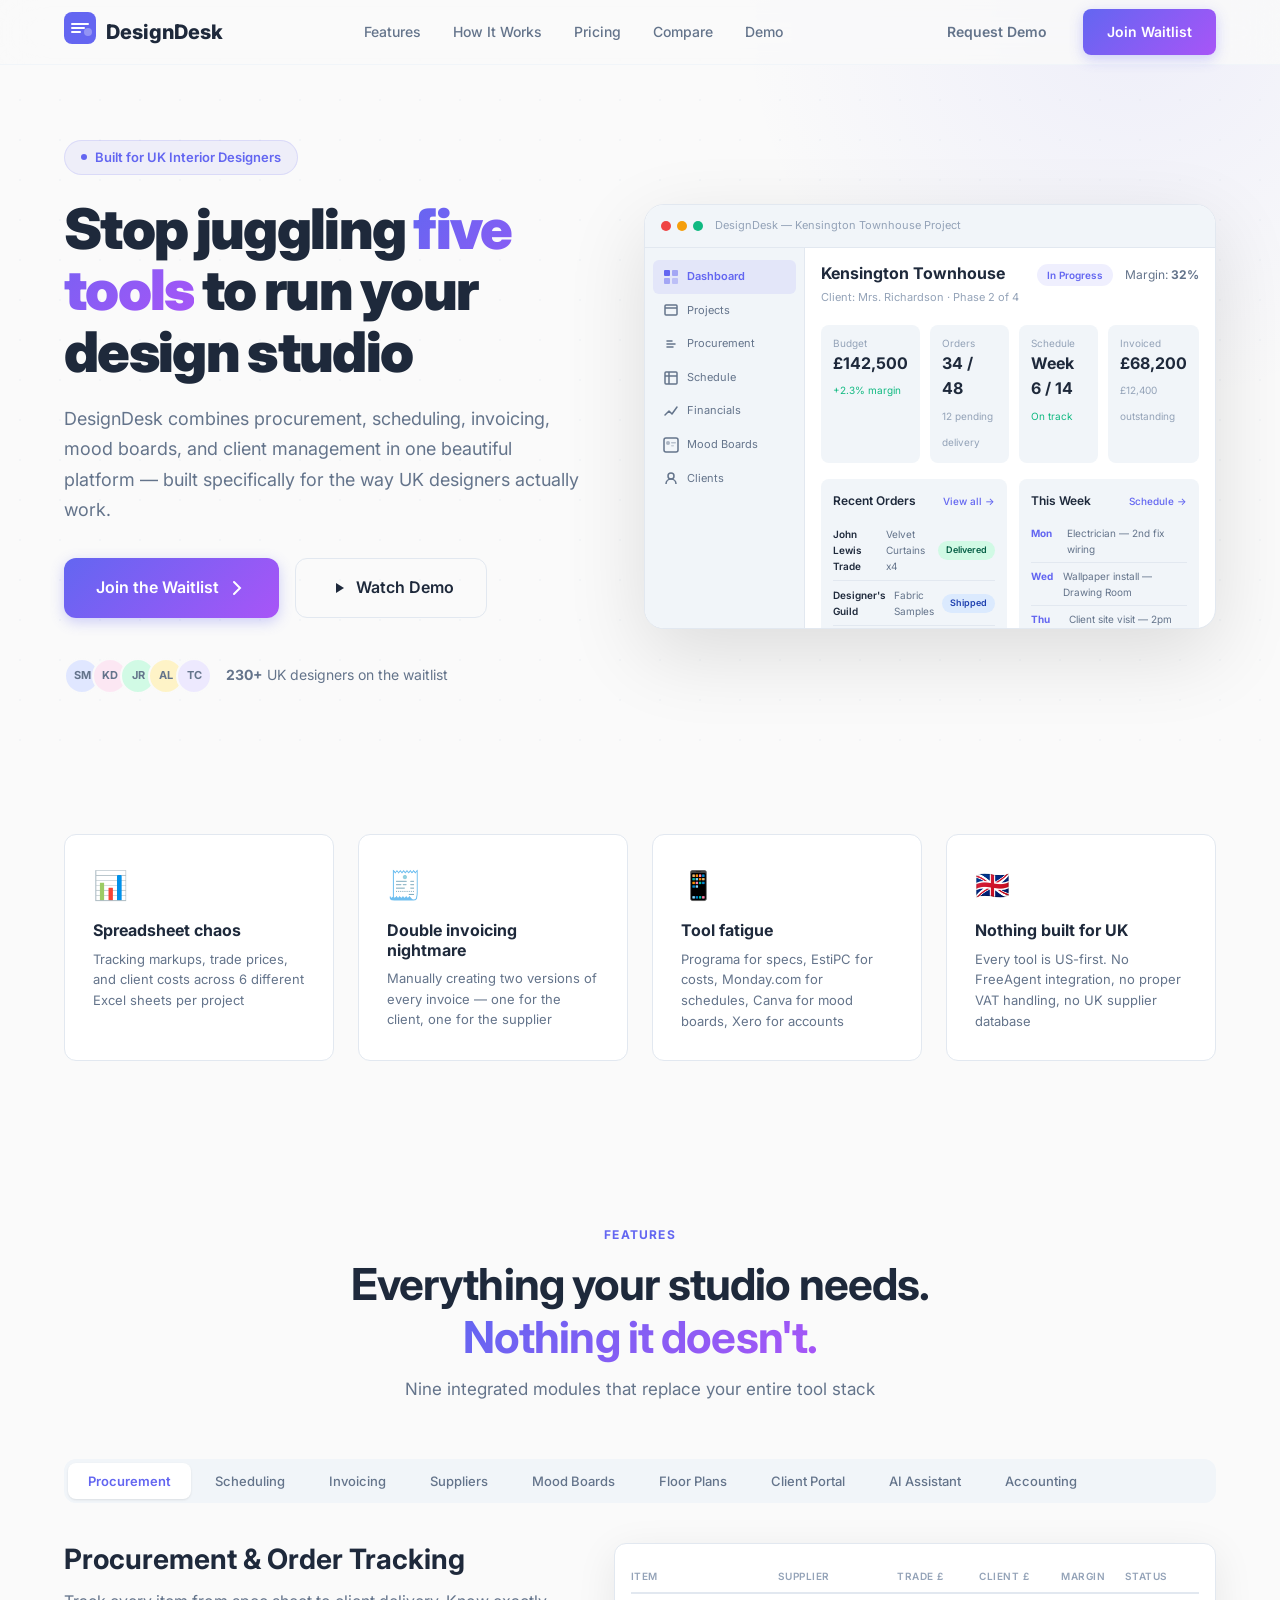
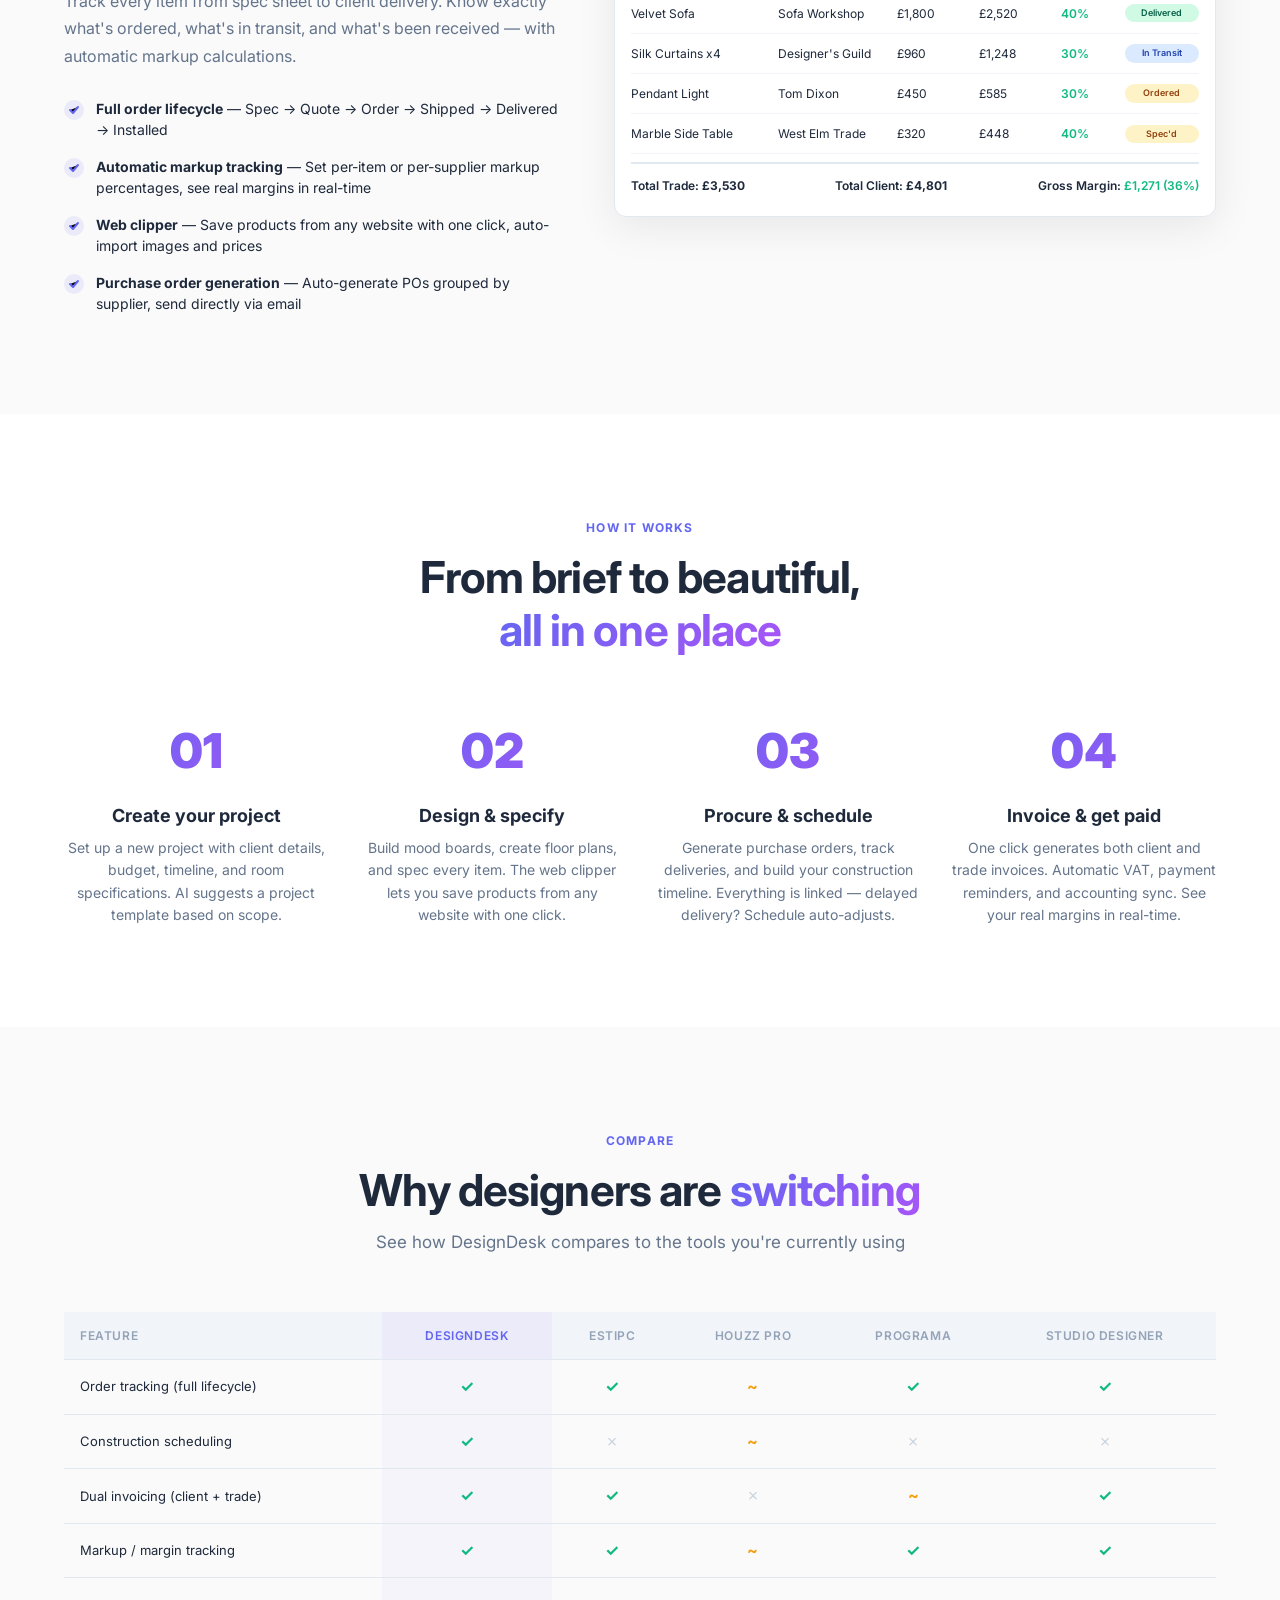
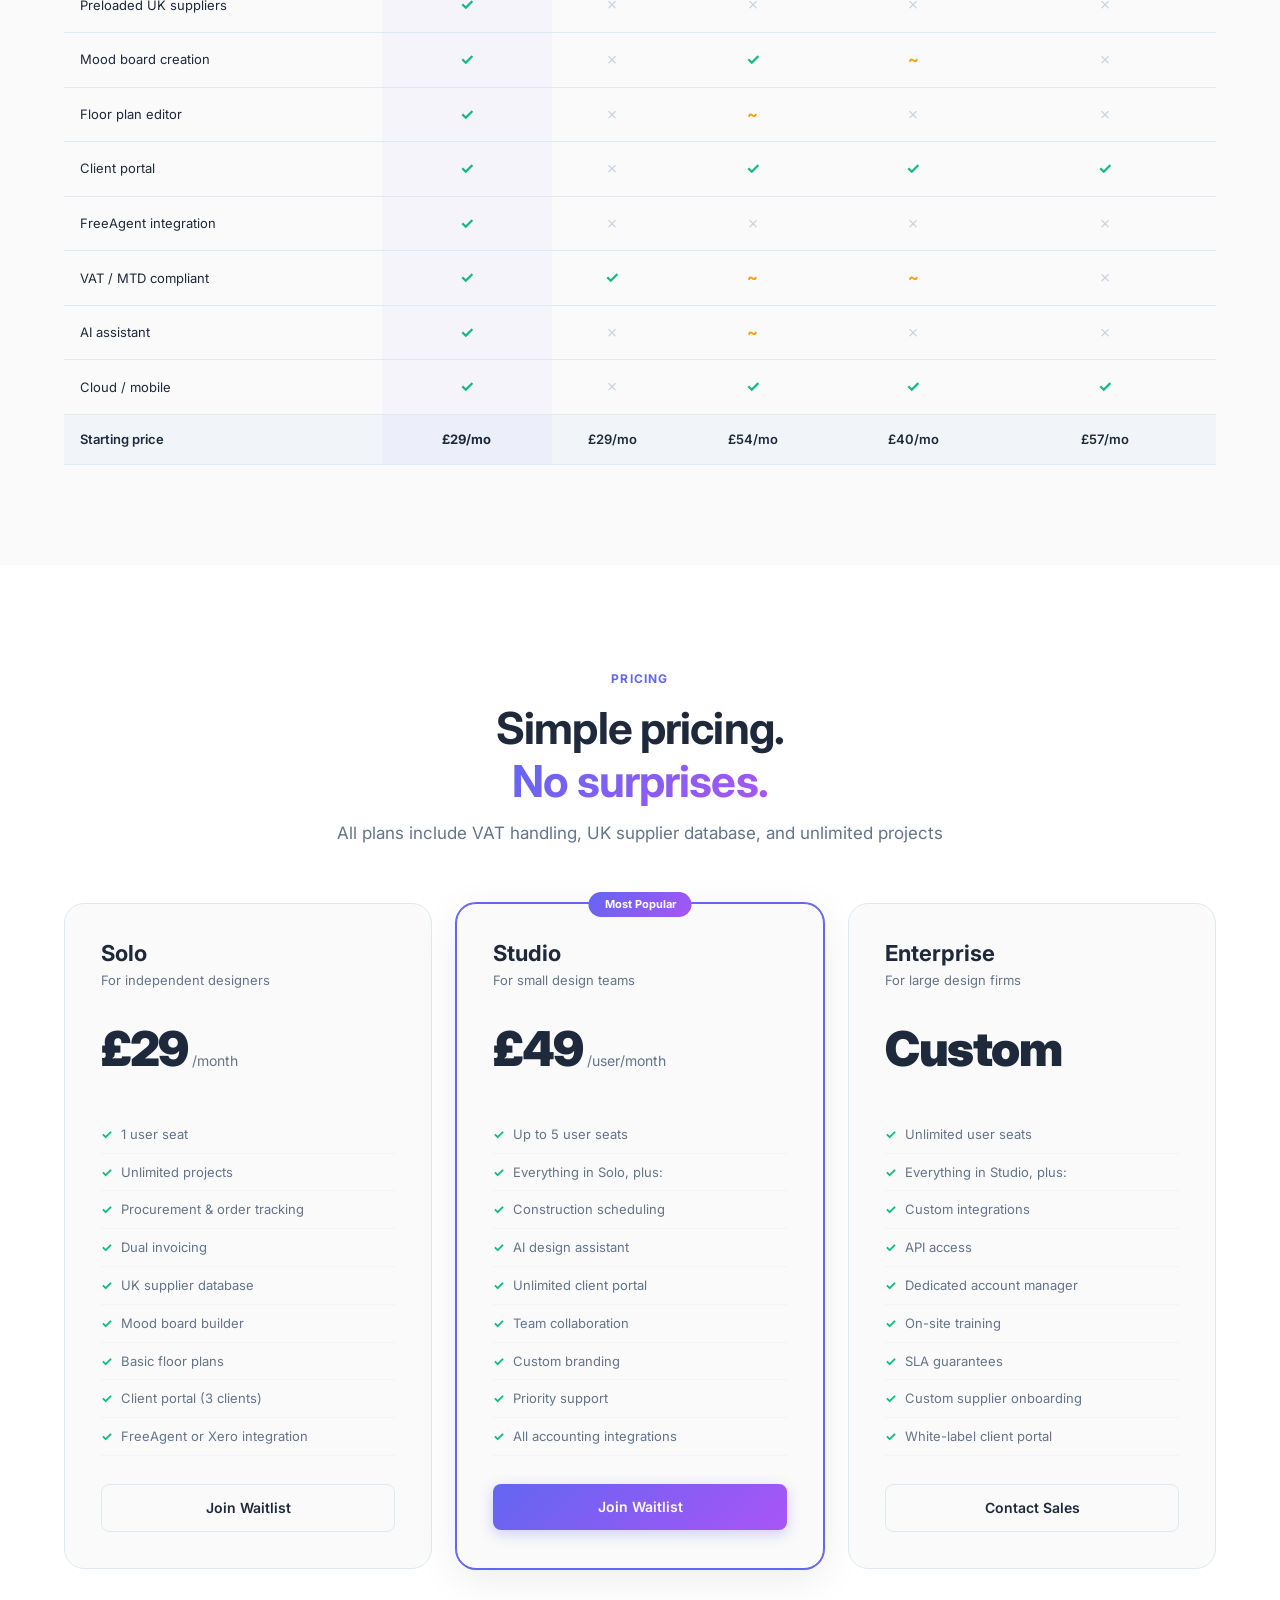
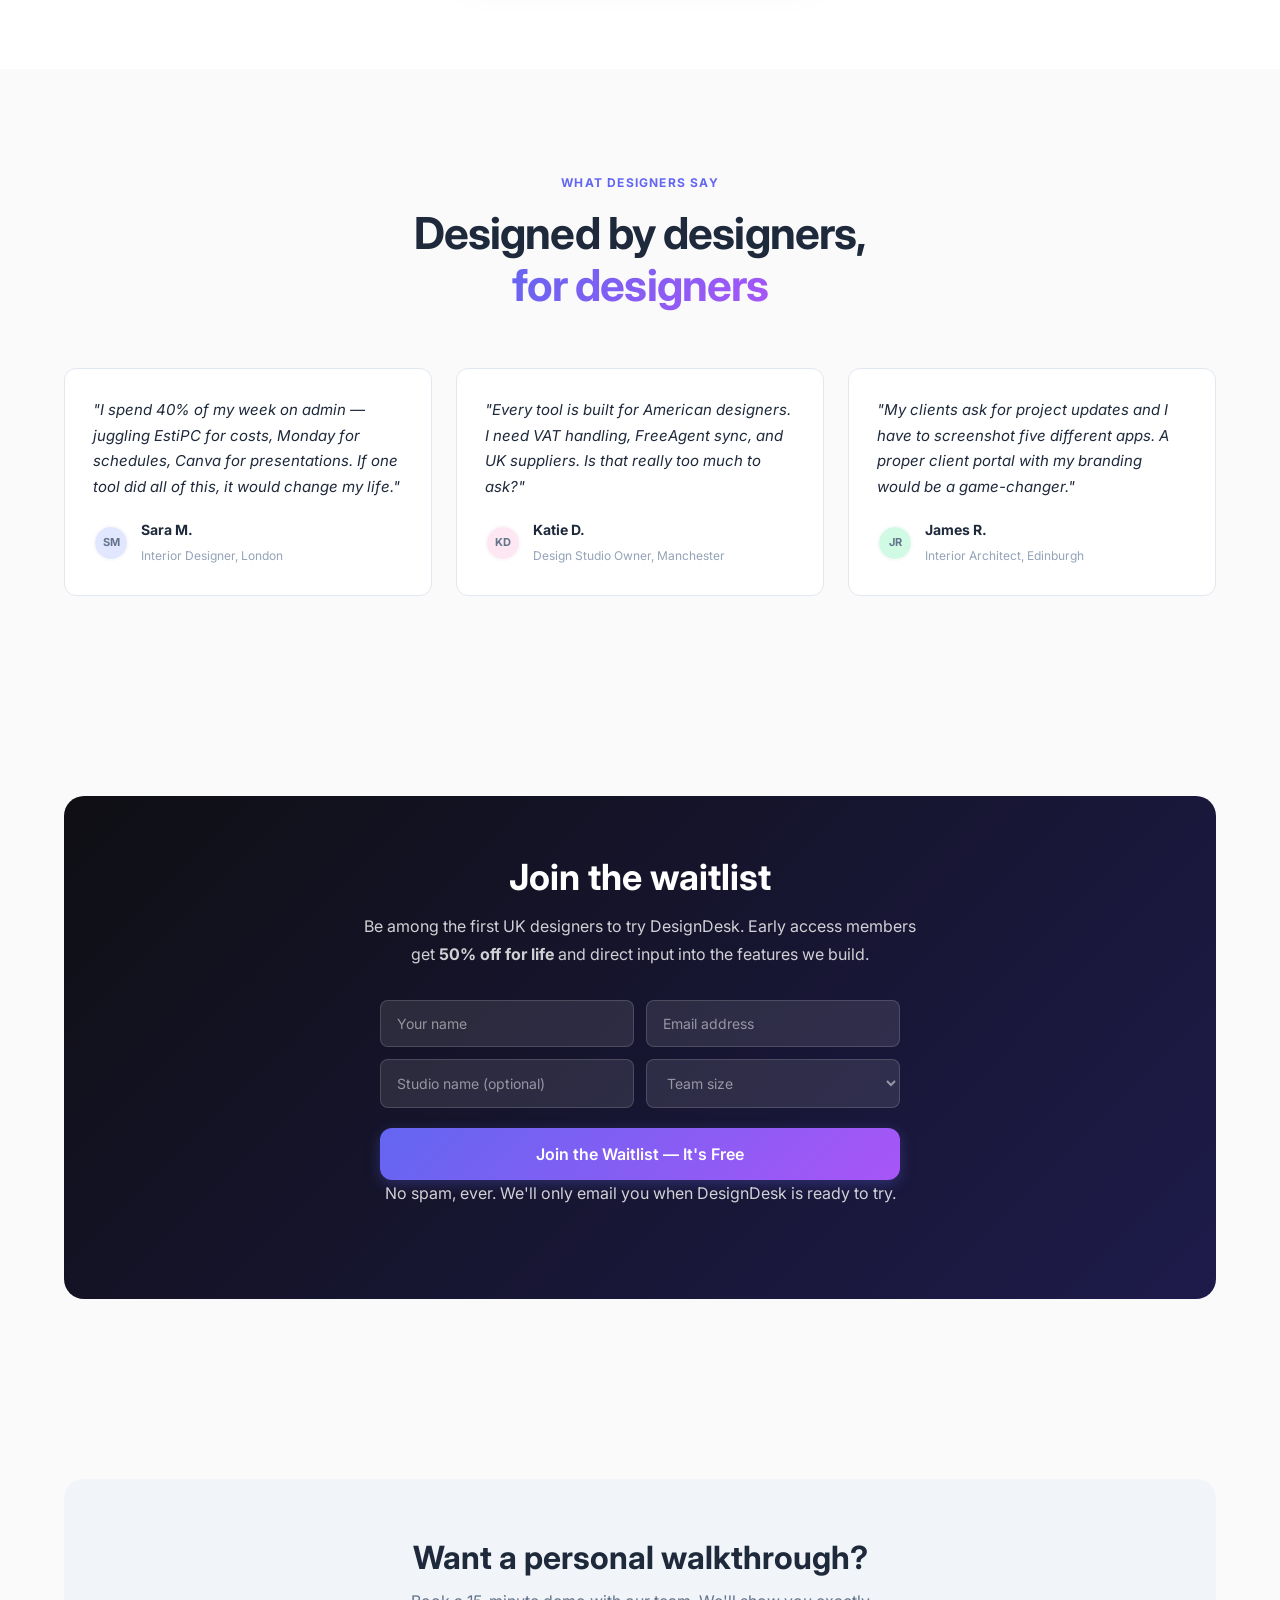
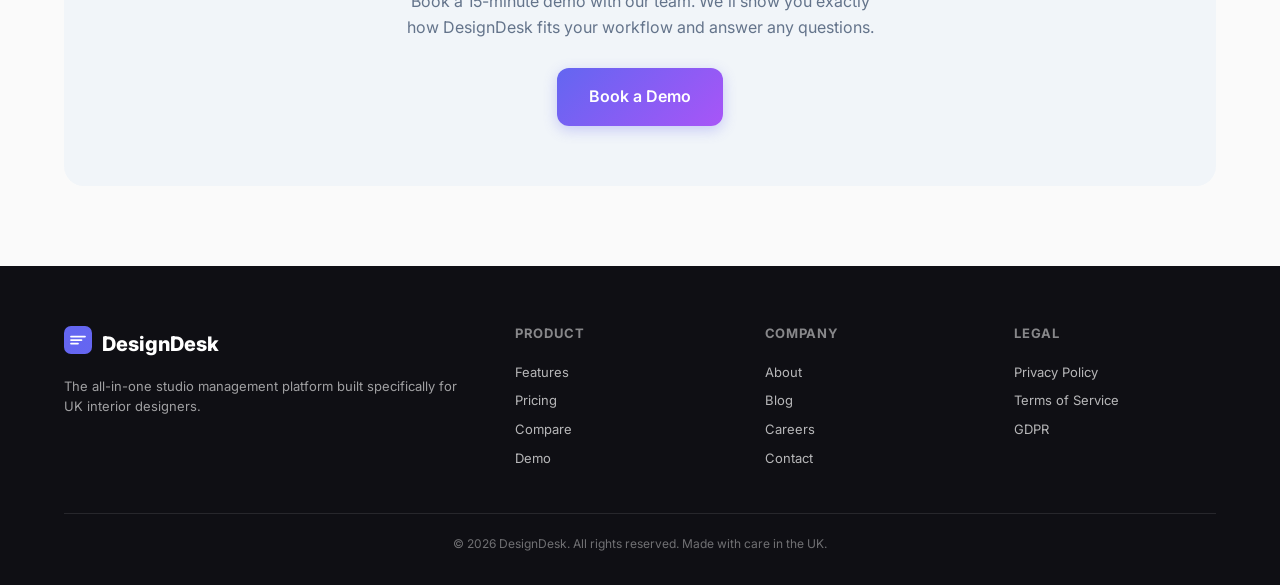
==== index.html @ 25b5c97b "Initial DesignDesk prototype — UK interior design PM SaaS Full landing page with 9 interactive featu" ====
<!DOCTYPE html>
<html lang="en">
<head>
  <meta charset="UTF-8">
  <meta name="viewport" content="width=device-width, initial-scale=1.0">
  <title>DesignDesk — The All-in-One Studio Management Platform for UK Interior Designers</title>
  <link rel="preconnect" href="https://fonts.googleapis.com">
  <link rel="preconnect" href="https://fonts.gstatic.com" crossorigin>
  <link href="https://fonts.googleapis.com/css2?family=Inter:wght@300;400;500;600;700;800;900&family=Playfair+Display:ital,wght@0,400;0,600;0,700;1,400&display=swap" rel="stylesheet">
  <link rel="stylesheet" href="styles.css">
</head>
<body>
  <!-- Navigation -->
  <nav class="nav" id="nav">
    <div class="nav-inner">
      <a href="#" class="logo">
        <div class="logo-icon">
          <svg width="32" height="32" viewBox="0 0 32 32" fill="none">
            <rect width="32" height="32" rx="8" fill="url(#logo-grad)"/>
            <path d="M8 12h16M8 16h12M8 20h8" stroke="white" stroke-width="2" stroke-linecap="round"/>
            <circle cx="24" cy="20" r="4" fill="white" fill-opacity="0.3"/>
            <defs><linearGradient id="logo-grad" x1="0" y1="0" x2="32" y2="32"><stop stop-color="#6366f1"/><stop offset="1" stop-color="#a855f7"/></linearGradient></defs>
          </svg>
        </div>
        <span class="logo-text">DesignDesk</span>
      </a>
      <div class="nav-links" id="nav-links">
        <a href="#features">Features</a>
        <a href="#how-it-works">How It Works</a>
        <a href="#pricing">Pricing</a>
        <a href="#comparison">Compare</a>
        <a href="#demo">Demo</a>
      </div>
      <div class="nav-actions">
        <a href="#demo" class="btn btn-ghost">Request Demo</a>
        <a href="#waitlist" class="btn btn-primary">Join Waitlist</a>
        <button class="mobile-menu" id="mobile-menu" aria-label="Menu">
          <span></span><span></span><span></span>
        </button>
      </div>
    </div>
  </nav>

  <!-- Hero Section -->
  <section class="hero">
    <div class="hero-bg">
      <div class="hero-gradient"></div>
      <div class="hero-grid"></div>
    </div>
    <div class="container">
      <div class="hero-content">
        <div class="hero-badge">
          <span class="badge-dot"></span>
          Built for UK Interior Designers
        </div>
        <h1 class="hero-title">
          Stop juggling <span class="gradient-text">five tools</span> to run your design studio
        </h1>
        <p class="hero-subtitle">
          DesignDesk combines procurement, scheduling, invoicing, mood boards, and client management in one beautiful platform — built specifically for the way UK designers actually work.
        </p>
        <div class="hero-cta">
          <a href="#waitlist" class="btn btn-primary btn-lg">
            Join the Waitlist
            <svg width="20" height="20" viewBox="0 0 20 20" fill="none"><path d="M7 4l6 6-6 6" stroke="currentColor" stroke-width="2" stroke-linecap="round"/></svg>
          </a>
          <a href="#demo" class="btn btn-outline btn-lg">
            <svg width="20" height="20" viewBox="0 0 20 20" fill="none"><polygon points="8,5 16,10 8,15" fill="currentColor"/></svg>
            Watch Demo
          </a>
        </div>
        <div class="hero-social-proof">
          <div class="avatar-stack">
            <div class="avatar" style="background: #e0e7ff;">SM</div>
            <div class="avatar" style="background: #fce7f3;">KD</div>
            <div class="avatar" style="background: #d1fae5;">JR</div>
            <div class="avatar" style="background: #fef3c7;">AL</div>
            <div class="avatar" style="background: #ede9fe;">TC</div>
          </div>
          <p><strong>230+</strong> UK designers on the waitlist</p>
        </div>
      </div>
      <div class="hero-visual">
        <div class="app-preview">
          <div class="app-preview-header">
            <div class="window-dots">
              <span class="dot red"></span>
              <span class="dot yellow"></span>
              <span class="dot green"></span>
            </div>
            <span class="app-preview-title">DesignDesk — Kensington Townhouse Project</span>
          </div>
          <div class="app-preview-body" id="app-dashboard">
            <!-- Interactive dashboard mockup -->
            <div class="dash-sidebar">
              <div class="dash-nav-item active"><svg width="16" height="16" viewBox="0 0 16 16" fill="none"><rect x="1" y="1" width="6" height="6" rx="1" fill="currentColor"/><rect x="9" y="1" width="6" height="6" rx="1" fill="currentColor" opacity=".5"/><rect x="1" y="9" width="6" height="6" rx="1" fill="currentColor" opacity=".5"/><rect x="9" y="9" width="6" height="6" rx="1" fill="currentColor" opacity=".3"/></svg> Dashboard</div>
              <div class="dash-nav-item"><svg width="16" height="16" viewBox="0 0 16 16" fill="none"><rect x="2" y="3" width="12" height="10" rx="1" stroke="currentColor" stroke-width="1.5"/><path d="M2 6h12" stroke="currentColor" stroke-width="1.5"/></svg> Projects</div>
              <div class="dash-nav-item"><svg width="16" height="16" viewBox="0 0 16 16" fill="none"><path d="M4 8h8M4 5h5M4 11h6" stroke="currentColor" stroke-width="1.5" stroke-linecap="round"/></svg> Procurement</div>
              <div class="dash-nav-item"><svg width="16" height="16" viewBox="0 0 16 16" fill="none"><rect x="2" y="2" width="12" height="12" rx="1" stroke="currentColor" stroke-width="1.5"/><path d="M2 6h12M6 2v12" stroke="currentColor" stroke-width="1.5"/></svg> Schedule</div>
              <div class="dash-nav-item"><svg width="16" height="16" viewBox="0 0 16 16" fill="none"><path d="M2 12l4-4 3 3 5-7" stroke="currentColor" stroke-width="1.5" stroke-linecap="round" stroke-linejoin="round"/></svg> Financials</div>
              <div class="dash-nav-item"><svg width="16" height="16" viewBox="0 0 16 16" fill="none"><rect x="1" y="1" width="14" height="14" rx="2" stroke="currentColor" stroke-width="1.5"/><circle cx="5" cy="6" r="2" fill="currentColor" opacity=".5"/><rect x="8" y="5" width="5" height="1.5" rx=".75" fill="currentColor" opacity=".4"/><rect x="8" y="8" width="3" height="1.5" rx=".75" fill="currentColor" opacity=".3"/></svg> Mood Boards</div>
              <div class="dash-nav-item"><svg width="16" height="16" viewBox="0 0 16 16" fill="none"><circle cx="8" cy="6" r="3" stroke="currentColor" stroke-width="1.5"/><path d="M3 14c0-2.8 2.2-5 5-5s5 2.2 5 5" stroke="currentColor" stroke-width="1.5"/></svg> Clients</div>
            </div>
            <div class="dash-main">
              <div class="dash-header">
                <div>
                  <h3 class="dash-title">Kensington Townhouse</h3>
                  <span class="dash-subtitle">Client: Mrs. Richardson · Phase 2 of 4</span>
                </div>
                <div class="dash-header-actions">
                  <span class="status-badge in-progress">In Progress</span>
                  <span class="dash-profit">Margin: <strong>32%</strong></span>
                </div>
              </div>
              <div class="dash-stats">
                <div class="stat-card">
                  <span class="stat-label">Budget</span>
                  <span class="stat-value">£142,500</span>
                  <span class="stat-change positive">+2.3% margin</span>
                </div>
                <div class="stat-card">
                  <span class="stat-label">Orders</span>
                  <span class="stat-value">34 / 48</span>
                  <span class="stat-change">12 pending delivery</span>
                </div>
                <div class="stat-card">
                  <span class="stat-label">Schedule</span>
                  <span class="stat-value">Week 6 / 14</span>
                  <span class="stat-change positive">On track</span>
                </div>
                <div class="stat-card">
                  <span class="stat-label">Invoiced</span>
                  <span class="stat-value">£68,200</span>
                  <span class="stat-change">£12,400 outstanding</span>
                </div>
              </div>
              <div class="dash-grid">
                <div class="dash-card">
                  <div class="dash-card-header">
                    <span>Recent Orders</span>
                    <a href="#" class="dash-card-link">View all →</a>
                  </div>
                  <div class="order-row">
                    <span class="order-supplier">John Lewis Trade</span>
                    <span class="order-item">Velvet Curtains x4</span>
                    <span class="order-status delivered">Delivered</span>
                  </div>
                  <div class="order-row">
                    <span class="order-supplier">Designer's Guild</span>
                    <span class="order-item">Fabric Samples</span>
                    <span class="order-status shipped">Shipped</span>
                  </div>
                  <div class="order-row">
                    <span class="order-supplier">Farrow & Ball</span>
                    <span class="order-item">Estate Emulsion x12</span>
                    <span class="order-status pending">Processing</span>
                  </div>
                </div>
                <div class="dash-card">
                  <div class="dash-card-header">
                    <span>This Week</span>
                    <a href="#" class="dash-card-link">Schedule →</a>
                  </div>
                  <div class="schedule-row">
                    <span class="schedule-day">Mon</span>
                    <span class="schedule-task">Electrician — 2nd fix wiring</span>
                  </div>
                  <div class="schedule-row">
                    <span class="schedule-day">Wed</span>
                    <span class="schedule-task">Wallpaper install — Drawing Room</span>
                  </div>
                  <div class="schedule-row">
                    <span class="schedule-day">Thu</span>
                    <span class="schedule-task">Client site visit — 2pm</span>
                  </div>
                  <div class="schedule-row">
                    <span class="schedule-day">Fri</span>
                    <span class="schedule-task">Curtain fitting — Master Bedroom</span>
                  </div>
                </div>
              </div>
            </div>
          </div>
        </div>
      </div>
    </div>
  </section>

  <!-- Pain Points -->
  <section class="pain-points">
    <div class="container">
      <div class="pain-grid">
        <div class="pain-card">
          <div class="pain-icon">📊</div>
          <h3>Spreadsheet chaos</h3>
          <p>Tracking markups, trade prices, and client costs across 6 different Excel sheets per project</p>
        </div>
        <div class="pain-card">
          <div class="pain-icon">🧾</div>
          <h3>Double invoicing nightmare</h3>
          <p>Manually creating two versions of every invoice — one for the client, one for the supplier</p>
        </div>
        <div class="pain-card">
          <div class="pain-icon">📱</div>
          <h3>Tool fatigue</h3>
          <p>Programa for specs, EstiPC for costs, Monday.com for schedules, Canva for mood boards, Xero for accounts</p>
        </div>
        <div class="pain-card">
          <div class="pain-icon">🇬🇧</div>
          <h3>Nothing built for UK</h3>
          <p>Every tool is US-first. No FreeAgent integration, no proper VAT handling, no UK supplier database</p>
        </div>
      </div>
    </div>
  </section>

  <!-- Features Section -->
  <section class="features" id="features">
    <div class="container">
      <div class="section-header">
        <span class="section-tag">Features</span>
        <h2 class="section-title">Everything your studio needs.<br><span class="gradient-text">Nothing it doesn't.</span></h2>
        <p class="section-subtitle">Nine integrated modules that replace your entire tool stack</p>
      </div>

      <!-- Feature Tabs -->
      <div class="feature-tabs">
        <button class="feature-tab active" data-tab="procurement">Procurement</button>
        <button class="feature-tab" data-tab="scheduling">Scheduling</button>
        <button class="feature-tab" data-tab="invoicing">Invoicing</button>
        <button class="feature-tab" data-tab="suppliers">Suppliers</button>
        <button class="feature-tab" data-tab="moodboards">Mood Boards</button>
        <button class="feature-tab" data-tab="floorplans">Floor Plans</button>
        <button class="feature-tab" data-tab="clients">Client Portal</button>
        <button class="feature-tab" data-tab="ai">AI Assistant</button>
        <button class="feature-tab" data-tab="accounting">Accounting</button>
      </div>

      <!-- Feature Panels -->
      <div class="feature-panels">
        <!-- Procurement -->
        <div class="feature-panel active" data-panel="procurement">
          <div class="feature-panel-content">
            <div class="feature-panel-text">
              <h3>Procurement & Order Tracking</h3>
              <p class="feature-desc">Track every item from spec sheet to client delivery. Know exactly what's ordered, what's in transit, and what's been received — with automatic markup calculations.</p>
              <ul class="feature-list">
                <li>
                  <svg class="check" width="20" height="20" viewBox="0 0 20 20"><circle cx="10" cy="10" r="10" fill="#6366f1" opacity=".1"/><path d="M6 10l3 3 5-6" stroke="#6366f1" stroke-width="2" stroke-linecap="round" stroke-linejoin="round"/></svg>
                  <div><strong>Full order lifecycle</strong> — Spec → Quote → Order → Shipped → Delivered → Installed</div>
                </li>
                <li>
                  <svg class="check" width="20" height="20" viewBox="0 0 20 20"><circle cx="10" cy="10" r="10" fill="#6366f1" opacity=".1"/><path d="M6 10l3 3 5-6" stroke="#6366f1" stroke-width="2" stroke-linecap="round" stroke-linejoin="round"/></svg>
                  <div><strong>Automatic markup tracking</strong> — Set per-item or per-supplier markup percentages, see real margins in real-time</div>
                </li>
                <li>
                  <svg class="check" width="20" height="20" viewBox="0 0 20 20"><circle cx="10" cy="10" r="10" fill="#6366f1" opacity=".1"/><path d="M6 10l3 3 5-6" stroke="#6366f1" stroke-width="2" stroke-linecap="round" stroke-linejoin="round"/></svg>
                  <div><strong>Web clipper</strong> — Save products from any website with one click, auto-import images and prices</div>
                </li>
                <li>
                  <svg class="check" width="20" height="20" viewBox="0 0 20 20"><circle cx="10" cy="10" r="10" fill="#6366f1" opacity=".1"/><path d="M6 10l3 3 5-6" stroke="#6366f1" stroke-width="2" stroke-linecap="round" stroke-linejoin="round"/></svg>
                  <div><strong>Purchase order generation</strong> — Auto-generate POs grouped by supplier, send directly via email</div>
                </li>
              </ul>
            </div>
            <div class="feature-panel-visual">
              <div class="mock-procurement">
                <div class="mock-table-header">
                  <span>Item</span><span>Supplier</span><span>Trade £</span><span>Client £</span><span>Margin</span><span>Status</span>
                </div>
                <div class="mock-table-row">
                  <span>Velvet Sofa</span><span>Sofa Workshop</span><span>£1,800</span><span>£2,520</span><span class="margin-good">40%</span><span class="status-tag delivered">Delivered</span>
                </div>
                <div class="mock-table-row">
                  <span>Silk Curtains x4</span><span>Designer's Guild</span><span>£960</span><span>£1,248</span><span class="margin-good">30%</span><span class="status-tag shipped">In Transit</span>
                </div>
                <div class="mock-table-row">
                  <span>Pendant Light</span><span>Tom Dixon</span><span>£450</span><span>£585</span><span class="margin-good">30%</span><span class="status-tag pending">Ordered</span>
                </div>
                <div class="mock-table-row">
                  <span>Marble Side Table</span><span>West Elm Trade</span><span>£320</span><span>£448</span><span class="margin-good">40%</span><span class="status-tag pending">Spec'd</span>
                </div>
                <div class="mock-summary">
                  <span>Total Trade: <strong>£3,530</strong></span>
                  <span>Total Client: <strong>£4,801</strong></span>
                  <span>Gross Margin: <strong class="margin-good">£1,271 (36%)</strong></span>
                </div>
              </div>
            </div>
          </div>
        </div>

        <!-- Scheduling -->
        <div class="feature-panel" data-panel="scheduling">
          <div class="feature-panel-content">
            <div class="feature-panel-text">
              <h3>Construction & Project Scheduling</h3>
              <p class="feature-desc">Visual timeline management built for interior design projects — not generic Gantt charts. Coordinate contractors, track dependencies, and keep clients informed.</p>
              <ul class="feature-list">
                <li>
                  <svg class="check" width="20" height="20" viewBox="0 0 20 20"><circle cx="10" cy="10" r="10" fill="#6366f1" opacity=".1"/><path d="M6 10l3 3 5-6" stroke="#6366f1" stroke-width="2" stroke-linecap="round" stroke-linejoin="round"/></svg>
                  <div><strong>Phase-based timeline</strong> — Design → Procurement → Construction → Installation → Snagging</div>
                </li>
                <li>
                  <svg class="check" width="20" height="20" viewBox="0 0 20 20"><circle cx="10" cy="10" r="10" fill="#6366f1" opacity=".1"/><path d="M6 10l3 3 5-6" stroke="#6366f1" stroke-width="2" stroke-linecap="round" stroke-linejoin="round"/></svg>
                  <div><strong>Contractor coordination</strong> — Assign trades, share schedules, track availability</div>
                </li>
                <li>
                  <svg class="check" width="20" height="20" viewBox="0 0 20 20"><circle cx="10" cy="10" r="10" fill="#6366f1" opacity=".1"/><path d="M6 10l3 3 5-6" stroke="#6366f1" stroke-width="2" stroke-linecap="round" stroke-linejoin="round"/></svg>
                  <div><strong>Delivery dependencies</strong> — Auto-link procurement items to installation tasks</div>
                </li>
                <li>
                  <svg class="check" width="20" height="20" viewBox="0 0 20 20"><circle cx="10" cy="10" r="10" fill="#6366f1" opacity=".1"/><path d="M6 10l3 3 5-6" stroke="#6366f1" stroke-width="2" stroke-linecap="round" stroke-linejoin="round"/></svg>
                  <div><strong>Client-facing timeline</strong> — Share a clean, branded version with clients (no cost details)</div>
                </li>
              </ul>
            </div>
            <div class="feature-panel-visual">
              <div class="mock-schedule">
                <div class="schedule-header-row">
                  <span class="schedule-phase">Phase</span>
                  <span class="schedule-months">Mar</span>
                  <span class="schedule-months">Apr</span>
                  <span class="schedule-months">May</span>
                  <span class="schedule-months">Jun</span>
                </div>
                <div class="gantt-row">
                  <span class="gantt-label">Demolition</span>
                  <div class="gantt-bar" style="width: 20%; margin-left: 5%; background: #ef4444;"></div>
                </div>
                <div class="gantt-row">
                  <span class="gantt-label">1st Fix Electric</span>
                  <div class="gantt-bar" style="width: 15%; margin-left: 20%; background: #f59e0b;"></div>
                </div>
                <div class="gantt-row">
                  <span class="gantt-label">Plastering</span>
                  <div class="gantt-bar" style="width: 15%; margin-left: 30%; background: #f59e0b;"></div>
                </div>
                <div class="gantt-row">
                  <span class="gantt-label">Painting</span>
                  <div class="gantt-bar" style="width: 20%; margin-left: 40%; background: #6366f1;"></div>
                </div>
                <div class="gantt-row">
                  <span class="gantt-label">Wallpaper</span>
                  <div class="gantt-bar" style="width: 10%; margin-left: 55%; background: #6366f1;"></div>
                </div>
                <div class="gantt-row">
                  <span class="gantt-label">Furniture Install</span>
                  <div class="gantt-bar" style="width: 15%; margin-left: 65%; background: #10b981;"></div>
                </div>
                <div class="gantt-row">
                  <span class="gantt-label">Curtain Fitting</span>
                  <div class="gantt-bar" style="width: 8%; margin-left: 75%; background: #10b981;"></div>
                </div>
                <div class="gantt-row">
                  <span class="gantt-label">Snagging</span>
                  <div class="gantt-bar" style="width: 10%; margin-left: 82%; background: #a855f7;"></div>
                </div>
                <div class="gantt-today" style="left: 42%;"><span>Today</span></div>
              </div>
            </div>
          </div>
        </div>

        <!-- Invoicing -->
        <div class="feature-panel" data-panel="invoicing">
          <div class="feature-panel-content">
            <div class="feature-panel-text">
              <h3>Dual Invoicing & Financial Management</h3>
              <p class="feature-desc">The only platform that truly separates client-facing finances from trade-side costs. Generate both versions from one data source — no manual duplication.</p>
              <ul class="feature-list">
                <li>
                  <svg class="check" width="20" height="20" viewBox="0 0 20 20"><circle cx="10" cy="10" r="10" fill="#6366f1" opacity=".1"/><path d="M6 10l3 3 5-6" stroke="#6366f1" stroke-width="2" stroke-linecap="round" stroke-linejoin="round"/></svg>
                  <div><strong>Client invoices</strong> — Beautiful, branded invoices showing client prices only (markups hidden)</div>
                </li>
                <li>
                  <svg class="check" width="20" height="20" viewBox="0 0 20 20"><circle cx="10" cy="10" r="10" fill="#6366f1" opacity=".1"/><path d="M6 10l3 3 5-6" stroke="#6366f1" stroke-width="2" stroke-linecap="round" stroke-linejoin="round"/></svg>
                  <div><strong>Trade invoices</strong> — Internal view with trade costs, margins, and supplier payment tracking</div>
                </li>
                <li>
                  <svg class="check" width="20" height="20" viewBox="0 0 20 20"><circle cx="10" cy="10" r="10" fill="#6366f1" opacity=".1"/><path d="M6 10l3 3 5-6" stroke="#6366f1" stroke-width="2" stroke-linecap="round" stroke-linejoin="round"/></svg>
                  <div><strong>VAT-ready</strong> — Automatic VAT calculations, CIS deductions, reverse charge handling</div>
                </li>
                <li>
                  <svg class="check" width="20" height="20" viewBox="0 0 20 20"><circle cx="10" cy="10" r="10" fill="#6366f1" opacity=".1"/><path d="M6 10l3 3 5-6" stroke="#6366f1" stroke-width="2" stroke-linecap="round" stroke-linejoin="round"/></svg>
                  <div><strong>Payment tracking</strong> — See who's paid, who's overdue, and send automated reminders</div>
                </li>
              </ul>
            </div>
            <div class="feature-panel-visual">
              <div class="mock-invoices">
                <div class="mock-invoice client">
                  <div class="invoice-header">
                    <span class="invoice-type">Client Invoice</span>
                    <span class="invoice-no">#INV-2026-047</span>
                  </div>
                  <div class="invoice-line"><span>Velvet Sofa</span><span>£2,520</span></div>
                  <div class="invoice-line"><span>Silk Curtains x4</span><span>£1,248</span></div>
                  <div class="invoice-line"><span>Design Fee — Phase 2</span><span>£3,500</span></div>
                  <div class="invoice-total"><span>Total (inc VAT)</span><span>£8,721.60</span></div>
                  <div class="invoice-footer">Beautifully branded · Markup hidden</div>
                </div>
                <div class="mock-invoice trade">
                  <div class="invoice-header">
                    <span class="invoice-type">Trade View</span>
                    <span class="invoice-no">Internal Only</span>
                  </div>
                  <div class="invoice-line"><span>Velvet Sofa</span><span>£1,800 → £2,520 <em class="margin-tag">+40%</em></span></div>
                  <div class="invoice-line"><span>Silk Curtains x4</span><span>£960 → £1,248 <em class="margin-tag">+30%</em></span></div>
                  <div class="invoice-line"><span>Design Fee</span><span>£3,500 <em class="margin-tag">100%</em></span></div>
                  <div class="invoice-total"><span>Gross Margin</span><span class="margin-good">£4,508 (52%)</span></div>
                  <div class="invoice-footer">Trade costs · Margin analysis · Supplier payments</div>
                </div>
              </div>
            </div>
          </div>
        </div>

        <!-- Suppliers -->
        <div class="feature-panel" data-panel="suppliers">
          <div class="feature-panel-content">
            <div class="feature-panel-text">
              <h3>UK Supplier Database</h3>
              <p class="feature-desc">The first interior design platform with a preloaded database of UK trade suppliers. Search, compare, and order directly — no more hunting through bookmarks and email threads.</p>
              <ul class="feature-list">
                <li>
                  <svg class="check" width="20" height="20" viewBox="0 0 20 20"><circle cx="10" cy="10" r="10" fill="#6366f1" opacity=".1"/><path d="M6 10l3 3 5-6" stroke="#6366f1" stroke-width="2" stroke-linecap="round" stroke-linejoin="round"/></svg>
                  <div><strong>2,000+ UK suppliers</strong> — Fabric houses, furniture makers, lighting, tiles, paint, wallpaper, hardware</div>
                </li>
                <li>
                  <svg class="check" width="20" height="20" viewBox="0 0 20 20"><circle cx="10" cy="10" r="10" fill="#6366f1" opacity=".1"/><path d="M6 10l3 3 5-6" stroke="#6366f1" stroke-width="2" stroke-linecap="round" stroke-linejoin="round"/></svg>
                  <div><strong>Trade account management</strong> — Store your trade account numbers, discount tiers, and contacts</div>
                </li>
                <li>
                  <svg class="check" width="20" height="20" viewBox="0 0 20 20"><circle cx="10" cy="10" r="10" fill="#6366f1" opacity=".1"/><path d="M6 10l3 3 5-6" stroke="#6366f1" stroke-width="2" stroke-linecap="round" stroke-linejoin="round"/></svg>
                  <div><strong>Quick reorder</strong> — One-click reorder from previous projects, with price history tracking</div>
                </li>
                <li>
                  <svg class="check" width="20" height="20" viewBox="0 0 20 20"><circle cx="10" cy="10" r="10" fill="#6366f1" opacity=".1"/><path d="M6 10l3 3 5-6" stroke="#6366f1" stroke-width="2" stroke-linecap="round" stroke-linejoin="round"/></svg>
                  <div><strong>Community ratings</strong> — See reviews from other UK designers on delivery times and quality</div>
                </li>
              </ul>
            </div>
            <div class="feature-panel-visual">
              <div class="mock-suppliers">
                <div class="supplier-search">
                  <svg width="16" height="16" viewBox="0 0 16 16" fill="none"><circle cx="7" cy="7" r="5" stroke="#94a3b8" stroke-width="1.5"/><path d="M11 11l3 3" stroke="#94a3b8" stroke-width="1.5" stroke-linecap="round"/></svg>
                  <span>Search suppliers: "velvet fabric"</span>
                </div>
                <div class="supplier-card">
                  <div class="supplier-name">Designer's Guild<span class="supplier-tag">Trade Account</span></div>
                  <div class="supplier-meta">Fabric & Wallpaper · London · Lead time: 5-7 days</div>
                  <div class="supplier-rating">★★★★★ <span>4.8 (124 reviews)</span></div>
                </div>
                <div class="supplier-card">
                  <div class="supplier-name">GP & J Baker<span class="supplier-tag new">New</span></div>
                  <div class="supplier-meta">Fabric & Trimmings · Chelsea · Lead time: 7-10 days</div>
                  <div class="supplier-rating">★★★★☆ <span>4.5 (89 reviews)</span></div>
                </div>
                <div class="supplier-card">
                  <div class="supplier-name">Zoffany</div>
                  <div class="supplier-meta">Fabric, Wallpaper & Paint · London · Lead time: 5-14 days</div>
                  <div class="supplier-rating">★★★★★ <span>4.7 (201 reviews)</span></div>
                </div>
              </div>
            </div>
          </div>
        </div>

        <!-- Mood Boards -->
        <div class="feature-panel" data-panel="moodboards">
          <div class="feature-panel-content">
            <div class="feature-panel-text">
              <h3>Mood Board & Visual Presentations</h3>
              <p class="feature-desc">Create stunning mood boards and client presentations without leaving the platform. Drag products directly from your spec sheet — prices and suppliers link automatically.</p>
              <ul class="feature-list">
                <li>
                  <svg class="check" width="20" height="20" viewBox="0 0 20 20"><circle cx="10" cy="10" r="10" fill="#6366f1" opacity=".1"/><path d="M6 10l3 3 5-6" stroke="#6366f1" stroke-width="2" stroke-linecap="round" stroke-linejoin="round"/></svg>
                  <div><strong>Drag-and-drop builder</strong> — Freeform canvas with auto-layout options</div>
                </li>
                <li>
                  <svg class="check" width="20" height="20" viewBox="0 0 20 20"><circle cx="10" cy="10" r="10" fill="#6366f1" opacity=".1"/><path d="M6 10l3 3 5-6" stroke="#6366f1" stroke-width="2" stroke-linecap="round" stroke-linejoin="round"/></svg>
                  <div><strong>Connected to procurement</strong> — Items on mood boards auto-link to specs and orders</div>
                </li>
                <li>
                  <svg class="check" width="20" height="20" viewBox="0 0 20 20"><circle cx="10" cy="10" r="10" fill="#6366f1" opacity=".1"/><path d="M6 10l3 3 5-6" stroke="#6366f1" stroke-width="2" stroke-linecap="round" stroke-linejoin="round"/></svg>
                  <div><strong>Client presentations</strong> — One-click export to PDF or share via client portal</div>
                </li>
                <li>
                  <svg class="check" width="20" height="20" viewBox="0 0 20 20"><circle cx="10" cy="10" r="10" fill="#6366f1" opacity=".1"/><path d="M6 10l3 3 5-6" stroke="#6366f1" stroke-width="2" stroke-linecap="round" stroke-linejoin="round"/></svg>
                  <div><strong>Background remover</strong> — AI-powered cutouts for product images</div>
                </li>
              </ul>
            </div>
            <div class="feature-panel-visual">
              <div class="mock-moodboard">
                <div class="moodboard-canvas">
                  <div class="mb-item" style="top:5%;left:5%;width:45%;height:50%;background:linear-gradient(135deg,#d4a574,#c4956a);">
                    <span class="mb-label">Velvet Sofa — £2,520</span>
                  </div>
                  <div class="mb-item" style="top:5%;left:53%;width:22%;height:25%;background:linear-gradient(135deg,#8b7355,#6b5945);">
                    <span class="mb-label">Pendant</span>
                  </div>
                  <div class="mb-item" style="top:5%;left:78%;width:18%;height:25%;background:linear-gradient(135deg,#c9b8a8,#b5a498);">
                    <span class="mb-label">Paint</span>
                  </div>
                  <div class="mb-item" style="top:33%;left:53%;width:43%;height:22%;background:linear-gradient(135deg,#7c6f64,#5d524a);">
                    <span class="mb-label">Curtain Fabric — Designer's Guild</span>
                  </div>
                  <div class="mb-item" style="top:58%;left:5%;width:30%;height:38%;background:linear-gradient(135deg,#e8ddd3,#d5c8bc);">
                    <span class="mb-label">Marble Table</span>
                  </div>
                  <div class="mb-item" style="top:58%;left:38%;width:25%;height:38%;background:linear-gradient(135deg,#9b8b7a,#8a7a69);">
                    <span class="mb-label">Wallpaper</span>
                  </div>
                  <div class="mb-item" style="top:58%;left:66%;width:30%;height:38%;background:linear-gradient(135deg,#b8a898,#a09080);">
                    <span class="mb-label">Rug — £1,850</span>
                  </div>
                </div>
                <div class="moodboard-toolbar">
                  <span>Drawing Room — Kensington Townhouse</span>
                  <div class="mb-actions">
                    <span class="mb-action">Share</span>
                    <span class="mb-action">Export PDF</span>
                  </div>
                </div>
              </div>
            </div>
          </div>
        </div>

        <!-- Floor Plans -->
        <div class="feature-panel" data-panel="floorplans">
          <div class="feature-panel-content">
            <div class="feature-panel-text">
              <h3>Floor Plans & Space Planning</h3>
              <p class="feature-desc">Create basic floor plans and furniture layouts without expensive CAD software. Perfect for initial concepts and client approvals — not meant to replace AutoCAD for construction drawings.</p>
              <ul class="feature-list">
                <li>
                  <svg class="check" width="20" height="20" viewBox="0 0 20 20"><circle cx="10" cy="10" r="10" fill="#6366f1" opacity=".1"/><path d="M6 10l3 3 5-6" stroke="#6366f1" stroke-width="2" stroke-linecap="round" stroke-linejoin="round"/></svg>
                  <div><strong>2D floor plan editor</strong> — Draw walls, doors, windows with snap-to-grid precision</div>
                </li>
                <li>
                  <svg class="check" width="20" height="20" viewBox="0 0 20 20"><circle cx="10" cy="10" r="10" fill="#6366f1" opacity=".1"/><path d="M6 10l3 3 5-6" stroke="#6366f1" stroke-width="2" stroke-linecap="round" stroke-linejoin="round"/></svg>
                  <div><strong>Furniture library</strong> — Drag scaled furniture pieces onto your plans</div>
                </li>
                <li>
                  <svg class="check" width="20" height="20" viewBox="0 0 20 20"><circle cx="10" cy="10" r="10" fill="#6366f1" opacity=".1"/><path d="M6 10l3 3 5-6" stroke="#6366f1" stroke-width="2" stroke-linecap="round" stroke-linejoin="round"/></svg>
                  <div><strong>Room measurements</strong> — Auto-calculate room dimensions and square footage</div>
                </li>
                <li>
                  <svg class="check" width="20" height="20" viewBox="0 0 20 20"><circle cx="10" cy="10" r="10" fill="#6366f1" opacity=".1"/><path d="M6 10l3 3 5-6" stroke="#6366f1" stroke-width="2" stroke-linecap="round" stroke-linejoin="round"/></svg>
                  <div><strong>Client shareable</strong> — Export as PDF or share interactive version via client portal</div>
                </li>
              </ul>
            </div>
            <div class="feature-panel-visual">
              <div class="mock-floorplan">
                <svg viewBox="0 0 400 300" class="floorplan-svg">
                  <!-- Walls -->
                  <rect x="20" y="20" width="360" height="260" fill="none" stroke="#1e293b" stroke-width="4"/>
                  <line x1="200" y1="20" x2="200" y2="180" stroke="#1e293b" stroke-width="3"/>
                  <line x1="20" y1="180" x2="280" y2="180" stroke="#1e293b" stroke-width="3"/>
                  <!-- Door arcs -->
                  <path d="M200 160 Q220 160 220 180" fill="none" stroke="#6366f1" stroke-width="1.5" stroke-dasharray="4"/>
                  <path d="M160 180 Q160 200 180 200" fill="none" stroke="#6366f1" stroke-width="1.5" stroke-dasharray="4"/>
                  <!-- Windows -->
                  <line x1="60" y1="20" x2="130" y2="20" stroke="#38bdf8" stroke-width="5"/>
                  <line x1="250" y1="20" x2="340" y2="20" stroke="#38bdf8" stroke-width="5"/>
                  <!-- Furniture -->
                  <rect x="45" y="55" width="80" height="45" rx="6" fill="#6366f1" opacity=".15" stroke="#6366f1" stroke-width="1.5"/>
                  <text x="85" y="82" text-anchor="middle" fill="#6366f1" font-size="10" font-family="Inter">Sofa</text>
                  <rect x="55" y="115" width="50" height="35" rx="4" fill="#a855f7" opacity=".12" stroke="#a855f7" stroke-width="1.5"/>
                  <text x="80" y="137" text-anchor="middle" fill="#a855f7" font-size="9" font-family="Inter">Coffee Table</text>
                  <rect x="235" y="50" width="110" height="60" rx="4" fill="#10b981" opacity=".12" stroke="#10b981" stroke-width="1.5"/>
                  <text x="290" y="85" text-anchor="middle" fill="#10b981" font-size="10" font-family="Inter">Dining Table</text>
                  <rect x="50" y="210" width="70" height="50" rx="4" fill="#f59e0b" opacity=".12" stroke="#f59e0b" stroke-width="1.5"/>
                  <text x="85" y="240" text-anchor="middle" fill="#f59e0b" font-size="10" font-family="Inter">Desk</text>
                  <!-- Dimensions -->
                  <text x="110" y="15" text-anchor="middle" fill="#64748b" font-size="9" font-family="Inter">4.2m</text>
                  <text x="14" y="150" text-anchor="middle" fill="#64748b" font-size="9" font-family="Inter" transform="rotate(-90 14 150)">3.8m</text>
                  <!-- Room labels -->
                  <text x="85" y="42" text-anchor="middle" fill="#334155" font-size="11" font-weight="600" font-family="Inter">Living Room</text>
                  <text x="290" y="42" text-anchor="middle" fill="#334155" font-size="11" font-weight="600" font-family="Inter">Dining Room</text>
                  <text x="100" y="200" text-anchor="middle" fill="#334155" font-size="11" font-weight="600" font-family="Inter">Home Office</text>
                </svg>
              </div>
            </div>
          </div>
        </div>

        <!-- Clients -->
        <div class="feature-panel" data-panel="clients">
          <div class="feature-panel-content">
            <div class="feature-panel-text">
              <h3>Client Portal & Communication</h3>
              <p class="feature-desc">Give your clients a branded, professional window into their project. They see what you want them to see — schedules, mood boards, invoices — without the trade details.</p>
              <ul class="feature-list">
                <li>
                  <svg class="check" width="20" height="20" viewBox="0 0 20 20"><circle cx="10" cy="10" r="10" fill="#6366f1" opacity=".1"/><path d="M6 10l3 3 5-6" stroke="#6366f1" stroke-width="2" stroke-linecap="round" stroke-linejoin="round"/></svg>
                  <div><strong>Branded portal</strong> — Your logo, your colours, your domain</div>
                </li>
                <li>
                  <svg class="check" width="20" height="20" viewBox="0 0 20 20"><circle cx="10" cy="10" r="10" fill="#6366f1" opacity=".1"/><path d="M6 10l3 3 5-6" stroke="#6366f1" stroke-width="2" stroke-linecap="round" stroke-linejoin="round"/></svg>
                  <div><strong>Approval workflows</strong> — Clients approve mood boards, specs, and invoices in-app</div>
                </li>
                <li>
                  <svg class="check" width="20" height="20" viewBox="0 0 20 20"><circle cx="10" cy="10" r="10" fill="#6366f1" opacity=".1"/><path d="M6 10l3 3 5-6" stroke="#6366f1" stroke-width="2" stroke-linecap="round" stroke-linejoin="round"/></svg>
                  <div><strong>Online payments</strong> — Accept payments via Stripe, bank transfer, or standing order</div>
                </li>
                <li>
                  <svg class="check" width="20" height="20" viewBox="0 0 20 20"><circle cx="10" cy="10" r="10" fill="#6366f1" opacity=".1"/><path d="M6 10l3 3 5-6" stroke="#6366f1" stroke-width="2" stroke-linecap="round" stroke-linejoin="round"/></svg>
                  <div><strong>Messaging & docs</strong> — Centralized communication thread, shared documents, progress photos</div>
                </li>
              </ul>
            </div>
            <div class="feature-panel-visual">
              <div class="mock-client-portal">
                <div class="portal-header">
                  <span class="portal-logo">Sara Mansoor Interiors</span>
                  <span class="portal-client">Welcome, Mrs. Richardson</span>
                </div>
                <div class="portal-nav">
                  <span class="portal-tab active">Overview</span>
                  <span class="portal-tab">Mood Boards</span>
                  <span class="portal-tab">Schedule</span>
                  <span class="portal-tab">Invoices</span>
                  <span class="portal-tab">Messages</span>
                </div>
                <div class="portal-content">
                  <div class="portal-card">
                    <h4>Project Progress</h4>
                    <div class="progress-bar"><div class="progress-fill" style="width: 42%"></div></div>
                    <span class="progress-label">Phase 2 of 4 — Construction</span>
                  </div>
                  <div class="portal-card">
                    <h4>Pending Approvals <span class="badge-count">2</span></h4>
                    <div class="approval-item">Drawing Room Mood Board <button class="approve-btn">Review</button></div>
                    <div class="approval-item">Invoice #047 — £8,721.60 <button class="approve-btn">Pay</button></div>
                  </div>
                  <div class="portal-card">
                    <h4>Next Milestone</h4>
                    <p class="milestone-text">Wallpaper installation — 15 Mar 2026</p>
                  </div>
                </div>
              </div>
            </div>
          </div>
        </div>

        <!-- AI -->
        <div class="feature-panel" data-panel="ai">
          <div class="feature-panel-content">
            <div class="feature-panel-text">
              <h3>AI-Powered Design Assistant</h3>
              <p class="feature-desc">Your intelligent studio assistant that learns your style, predicts project needs, and automates the tedious work — so you can focus on designing.</p>
              <ul class="feature-list">
                <li>
                  <svg class="check" width="20" height="20" viewBox="0 0 20 20"><circle cx="10" cy="10" r="10" fill="#6366f1" opacity=".1"/><path d="M6 10l3 3 5-6" stroke="#6366f1" stroke-width="2" stroke-linecap="round" stroke-linejoin="round"/></svg>
                  <div><strong>Smart supplier matching</strong> — AI suggests the best supplier based on your project specs, budget, and past orders</div>
                </li>
                <li>
                  <svg class="check" width="20" height="20" viewBox="0 0 20 20"><circle cx="10" cy="10" r="10" fill="#6366f1" opacity=".1"/><path d="M6 10l3 3 5-6" stroke="#6366f1" stroke-width="2" stroke-linecap="round" stroke-linejoin="round"/></svg>
                  <div><strong>Auto-spec from mood boards</strong> — Drop a mood board and AI generates an initial spec sheet with suggested products</div>
                </li>
                <li>
                  <svg class="check" width="20" height="20" viewBox="0 0 20 20"><circle cx="10" cy="10" r="10" fill="#6366f1" opacity=".1"/><path d="M6 10l3 3 5-6" stroke="#6366f1" stroke-width="2" stroke-linecap="round" stroke-linejoin="round"/></svg>
                  <div><strong>Predictive scheduling</strong> — AI estimates timelines based on your historical project data</div>
                </li>
                <li>
                  <svg class="check" width="20" height="20" viewBox="0 0 20 20"><circle cx="10" cy="10" r="10" fill="#6366f1" opacity=".1"/><path d="M6 10l3 3 5-6" stroke="#6366f1" stroke-width="2" stroke-linecap="round" stroke-linejoin="round"/></svg>
                  <div><strong>Document generation</strong> — Auto-create proposals, contracts, and project briefs from templates</div>
                </li>
              </ul>
            </div>
            <div class="feature-panel-visual">
              <div class="mock-ai">
                <div class="ai-chat">
                  <div class="ai-msg user">I need velvet fabric for the master bedroom curtains, budget around £60/m, something that matches the Farrow & Ball Hague Blue walls</div>
                  <div class="ai-msg assistant">
                    <div class="ai-avatar">AI</div>
                    <div class="ai-text">
                      Based on your colour palette and budget, here are my top picks:
                      <div class="ai-suggestion">
                        <strong>1. Designer's Guild — Varese Velvet</strong><br>
                        £58/m · Deep navy · Your trade account gets 15% off → £49.30/m<br>
                        <em>Previously used in Hampstead Garden project — client loved it</em>
                      </div>
                      <div class="ai-suggestion">
                        <strong>2. Zoffany — Curzon Velvet</strong><br>
                        £62/m · Midnight teal · Lead time: 7 days<br>
                        <em>Complements Hague Blue beautifully — rich but not competing</em>
                      </div>
                      Shall I add either to your spec sheet and generate a quote?
                    </div>
                  </div>
                </div>
              </div>
            </div>
          </div>
        </div>

        <!-- Accounting -->
        <div class="feature-panel" data-panel="accounting">
          <div class="feature-panel-content">
            <div class="feature-panel-text">
              <h3>UK Accounting Integrations</h3>
              <p class="feature-desc">First-class integration with the tools UK businesses actually use. Not just a QuickBooks afterthought — proper, deep integrations with FreeAgent, Xero, and Sage.</p>
              <ul class="feature-list">
                <li>
                  <svg class="check" width="20" height="20" viewBox="0 0 20 20"><circle cx="10" cy="10" r="10" fill="#6366f1" opacity=".1"/><path d="M6 10l3 3 5-6" stroke="#6366f1" stroke-width="2" stroke-linecap="round" stroke-linejoin="round"/></svg>
                  <div><strong>FreeAgent</strong> — Auto-sync invoices, expenses, bank reconciliation (first in any design tool!)</div>
                </li>
                <li>
                  <svg class="check" width="20" height="20" viewBox="0 0 20 20"><circle cx="10" cy="10" r="10" fill="#6366f1" opacity=".1"/><path d="M6 10l3 3 5-6" stroke="#6366f1" stroke-width="2" stroke-linecap="round" stroke-linejoin="round"/></svg>
                  <div><strong>Xero</strong> — Two-way sync with automatic invoice matching and payment tracking</div>
                </li>
                <li>
                  <svg class="check" width="20" height="20" viewBox="0 0 20 20"><circle cx="10" cy="10" r="10" fill="#6366f1" opacity=".1"/><path d="M6 10l3 3 5-6" stroke="#6366f1" stroke-width="2" stroke-linecap="round" stroke-linejoin="round"/></svg>
                  <div><strong>VAT & MTD</strong> — Making Tax Digital compliant, automatic VAT returns preparation</div>
                </li>
                <li>
                  <svg class="check" width="20" height="20" viewBox="0 0 20 20"><circle cx="10" cy="10" r="10" fill="#6366f1" opacity=".1"/><path d="M6 10l3 3 5-6" stroke="#6366f1" stroke-width="2" stroke-linecap="round" stroke-linejoin="round"/></svg>
                  <div><strong>Sage</strong> — Export-ready reports in Sage-compatible formats</div>
                </li>
              </ul>
            </div>
            <div class="feature-panel-visual">
              <div class="mock-accounting">
                <div class="accounting-integrations">
                  <div class="integration-card connected">
                    <div class="integration-logo">FA</div>
                    <div class="integration-info">
                      <strong>FreeAgent</strong>
                      <span class="integration-status connected">Connected</span>
                    </div>
                    <span class="integration-sync">Last sync: 2 min ago</span>
                  </div>
                  <div class="integration-card connected">
                    <div class="integration-logo xero">X</div>
                    <div class="integration-info">
                      <strong>Xero</strong>
                      <span class="integration-status connected">Connected</span>
                    </div>
                    <span class="integration-sync">Last sync: 5 min ago</span>
                  </div>
                  <div class="integration-card">
                    <div class="integration-logo sage">S</div>
                    <div class="integration-info">
                      <strong>Sage</strong>
                      <span class="integration-status">Available</span>
                    </div>
                    <span class="integration-sync">Connect →</span>
                  </div>
                  <div class="integration-card">
                    <div class="integration-logo qb">QB</div>
                    <div class="integration-info">
                      <strong>QuickBooks</strong>
                      <span class="integration-status">Available</span>
                    </div>
                    <span class="integration-sync">Connect →</span>
                  </div>
                </div>
                <div class="vat-summary">
                  <h4>VAT Summary — Q1 2026</h4>
                  <div class="vat-line"><span>Output VAT (sales)</span><span>£14,820</span></div>
                  <div class="vat-line"><span>Input VAT (purchases)</span><span>£8,640</span></div>
                  <div class="vat-line total"><span>VAT payable</span><span>£6,180</span></div>
                  <span class="vat-status">MTD Ready — Submit to HMRC →</span>
                </div>
              </div>
            </div>
          </div>
        </div>
      </div>
    </div>
  </section>

  <!-- How It Works -->
  <section class="how-it-works" id="how-it-works">
    <div class="container">
      <div class="section-header">
        <span class="section-tag">How It Works</span>
        <h2 class="section-title">From brief to beautiful,<br><span class="gradient-text">all in one place</span></h2>
      </div>
      <div class="steps">
        <div class="step">
          <div class="step-number">01</div>
          <h3>Create your project</h3>
          <p>Set up a new project with client details, budget, timeline, and room specifications. AI suggests a project template based on scope.</p>
        </div>
        <div class="step">
          <div class="step-number">02</div>
          <h3>Design & specify</h3>
          <p>Build mood boards, create floor plans, and spec every item. The web clipper lets you save products from any website with one click.</p>
        </div>
        <div class="step">
          <div class="step-number">03</div>
          <h3>Procure & schedule</h3>
          <p>Generate purchase orders, track deliveries, and build your construction timeline. Everything is linked — delayed delivery? Schedule auto-adjusts.</p>
        </div>
        <div class="step">
          <div class="step-number">04</div>
          <h3>Invoice & get paid</h3>
          <p>One click generates both client and trade invoices. Automatic VAT, payment reminders, and accounting sync. See your real margins in real-time.</p>
        </div>
      </div>
    </div>
  </section>

  <!-- Comparison Table -->
  <section class="comparison" id="comparison">
    <div class="container">
      <div class="section-header">
        <span class="section-tag">Compare</span>
        <h2 class="section-title">Why designers are <span class="gradient-text">switching</span></h2>
        <p class="section-subtitle">See how DesignDesk compares to the tools you're currently using</p>
      </div>
      <div class="comparison-table-wrapper">
        <table class="comparison-table">
          <thead>
            <tr>
              <th>Feature</th>
              <th class="highlight">DesignDesk</th>
              <th>EstiPC</th>
              <th>Houzz Pro</th>
              <th>Programa</th>
              <th>Studio Designer</th>
            </tr>
          </thead>
          <tbody>
            <tr>
              <td>Order tracking (full lifecycle)</td>
              <td class="highlight"><span class="check-mark">✓</span></td>
              <td><span class="check-mark">✓</span></td>
              <td><span class="partial">~</span></td>
              <td><span class="check-mark">✓</span></td>
              <td><span class="check-mark">✓</span></td>
            </tr>
            <tr>
              <td>Construction scheduling</td>
              <td class="highlight"><span class="check-mark">✓</span></td>
              <td><span class="x-mark">✗</span></td>
              <td><span class="partial">~</span></td>
              <td><span class="x-mark">✗</span></td>
              <td><span class="x-mark">✗</span></td>
            </tr>
            <tr>
              <td>Dual invoicing (client + trade)</td>
              <td class="highlight"><span class="check-mark">✓</span></td>
              <td><span class="check-mark">✓</span></td>
              <td><span class="x-mark">✗</span></td>
              <td><span class="partial">~</span></td>
              <td><span class="check-mark">✓</span></td>
            </tr>
            <tr>
              <td>Markup / margin tracking</td>
              <td class="highlight"><span class="check-mark">✓</span></td>
              <td><span class="check-mark">✓</span></td>
              <td><span class="partial">~</span></td>
              <td><span class="check-mark">✓</span></td>
              <td><span class="check-mark">✓</span></td>
            </tr>
            <tr>
              <td>Preloaded UK suppliers</td>
              <td class="highlight"><span class="check-mark">✓</span></td>
              <td><span class="x-mark">✗</span></td>
              <td><span class="x-mark">✗</span></td>
              <td><span class="x-mark">✗</span></td>
              <td><span class="x-mark">✗</span></td>
            </tr>
            <tr>
              <td>Mood board creation</td>
              <td class="highlight"><span class="check-mark">✓</span></td>
              <td><span class="x-mark">✗</span></td>
              <td><span class="check-mark">✓</span></td>
              <td><span class="partial">~</span></td>
              <td><span class="x-mark">✗</span></td>
            </tr>
            <tr>
              <td>Floor plan editor</td>
              <td class="highlight"><span class="check-mark">✓</span></td>
              <td><span class="x-mark">✗</span></td>
              <td><span class="partial">~</span></td>
              <td><span class="x-mark">✗</span></td>
              <td><span class="x-mark">✗</span></td>
            </tr>
            <tr>
              <td>Client portal</td>
              <td class="highlight"><span class="check-mark">✓</span></td>
              <td><span class="x-mark">✗</span></td>
              <td><span class="check-mark">✓</span></td>
              <td><span class="check-mark">✓</span></td>
              <td><span class="check-mark">✓</span></td>
            </tr>
            <tr>
              <td>FreeAgent integration</td>
              <td class="highlight"><span class="check-mark">✓</span></td>
              <td><span class="x-mark">✗</span></td>
              <td><span class="x-mark">✗</span></td>
              <td><span class="x-mark">✗</span></td>
              <td><span class="x-mark">✗</span></td>
            </tr>
            <tr>
              <td>VAT / MTD compliant</td>
              <td class="highlight"><span class="check-mark">✓</span></td>
              <td><span class="check-mark">✓</span></td>
              <td><span class="partial">~</span></td>
              <td><span class="partial">~</span></td>
              <td><span class="x-mark">✗</span></td>
            </tr>
            <tr>
              <td>AI assistant</td>
              <td class="highlight"><span class="check-mark">✓</span></td>
              <td><span class="x-mark">✗</span></td>
              <td><span class="partial">~</span></td>
              <td><span class="x-mark">✗</span></td>
              <td><span class="x-mark">✗</span></td>
            </tr>
            <tr>
              <td>Cloud / mobile</td>
              <td class="highlight"><span class="check-mark">✓</span></td>
              <td><span class="x-mark">✗</span></td>
              <td><span class="check-mark">✓</span></td>
              <td><span class="check-mark">✓</span></td>
              <td><span class="check-mark">✓</span></td>
            </tr>
            <tr class="price-row">
              <td>Starting price</td>
              <td class="highlight"><strong>£29/mo</strong></td>
              <td>£29/mo</td>
              <td>£54/mo</td>
              <td>£40/mo</td>
              <td>£57/mo</td>
            </tr>
          </tbody>
        </table>
      </div>
    </div>
  </section>

  <!-- Pricing -->
  <section class="pricing" id="pricing">
    <div class="container">
      <div class="section-header">
        <span class="section-tag">Pricing</span>
        <h2 class="section-title">Simple pricing.<br><span class="gradient-text">No surprises.</span></h2>
        <p class="section-subtitle">All plans include VAT handling, UK supplier database, and unlimited projects</p>
      </div>
      <div class="pricing-grid">
        <div class="pricing-card">
          <div class="pricing-header">
            <h3>Solo</h3>
            <p class="pricing-desc">For independent designers</p>
          </div>
          <div class="pricing-price">
            <span class="price-amount">£29</span>
            <span class="price-period">/month</span>
          </div>
          <ul class="pricing-features">
            <li>1 user seat</li>
            <li>Unlimited projects</li>
            <li>Procurement & order tracking</li>
            <li>Dual invoicing</li>
            <li>UK supplier database</li>
            <li>Mood board builder</li>
            <li>Basic floor plans</li>
            <li>Client portal (3 clients)</li>
            <li>FreeAgent or Xero integration</li>
          </ul>
          <a href="#waitlist" class="btn btn-outline btn-block">Join Waitlist</a>
        </div>
        <div class="pricing-card popular">
          <div class="popular-badge">Most Popular</div>
          <div class="pricing-header">
            <h3>Studio</h3>
            <p class="pricing-desc">For small design teams</p>
          </div>
          <div class="pricing-price">
            <span class="price-amount">£49</span>
            <span class="price-period">/user/month</span>
          </div>
          <ul class="pricing-features">
            <li>Up to 5 user seats</li>
            <li>Everything in Solo, plus:</li>
            <li>Construction scheduling</li>
            <li>AI design assistant</li>
            <li>Unlimited client portal</li>
            <li>Team collaboration</li>
            <li>Custom branding</li>
            <li>Priority support</li>
            <li>All accounting integrations</li>
          </ul>
          <a href="#waitlist" class="btn btn-primary btn-block">Join Waitlist</a>
        </div>
        <div class="pricing-card">
          <div class="pricing-header">
            <h3>Enterprise</h3>
            <p class="pricing-desc">For large design firms</p>
          </div>
          <div class="pricing-price">
            <span class="price-amount">Custom</span>
            <span class="price-period">&nbsp;</span>
          </div>
          <ul class="pricing-features">
            <li>Unlimited user seats</li>
            <li>Everything in Studio, plus:</li>
            <li>Custom integrations</li>
            <li>API access</li>
            <li>Dedicated account manager</li>
            <li>On-site training</li>
            <li>SLA guarantees</li>
            <li>Custom supplier onboarding</li>
            <li>White-label client portal</li>
          </ul>
          <a href="#demo" class="btn btn-outline btn-block">Contact Sales</a>
        </div>
      </div>
    </div>
  </section>

  <!-- Testimonials / Social Proof -->
  <section class="testimonials">
    <div class="container">
      <div class="section-header">
        <span class="section-tag">What Designers Say</span>
        <h2 class="section-title">Designed by designers,<br><span class="gradient-text">for designers</span></h2>
      </div>
      <div class="testimonial-grid">
        <div class="testimonial-card">
          <p>"I spend 40% of my week on admin — juggling EstiPC for costs, Monday for schedules, Canva for presentations. If one tool did all of this, it would change my life."</p>
          <div class="testimonial-author">
            <div class="avatar" style="background: #e0e7ff;">SM</div>
            <div>
              <strong>Sara M.</strong>
              <span>Interior Designer, London</span>
            </div>
          </div>
        </div>
        <div class="testimonial-card">
          <p>"Every tool is built for American designers. I need VAT handling, FreeAgent sync, and UK suppliers. Is that really too much to ask?"</p>
          <div class="testimonial-author">
            <div class="avatar" style="background: #fce7f3;">KD</div>
            <div>
              <strong>Katie D.</strong>
              <span>Design Studio Owner, Manchester</span>
            </div>
          </div>
        </div>
        <div class="testimonial-card">
          <p>"My clients ask for project updates and I have to screenshot five different apps. A proper client portal with my branding would be a game-changer."</p>
          <div class="testimonial-author">
            <div class="avatar" style="background: #d1fae5;">JR</div>
            <div>
              <strong>James R.</strong>
              <span>Interior Architect, Edinburgh</span>
            </div>
          </div>
        </div>
      </div>
    </div>
  </section>

  <!-- Waitlist / CTA -->
  <section class="waitlist" id="waitlist">
    <div class="container">
      <div class="waitlist-card">
        <h2>Join the waitlist</h2>
        <p>Be among the first UK designers to try DesignDesk. Early access members get <strong>50% off for life</strong> and direct input into the features we build.</p>
        <form class="waitlist-form" id="waitlist-form">
          <div class="form-row">
            <input type="text" placeholder="Your name" required>
            <input type="email" placeholder="Email address" required>
          </div>
          <div class="form-row">
            <input type="text" placeholder="Studio name (optional)">
            <select>
              <option value="">Team size</option>
              <option>Just me</option>
              <option>2-5</option>
              <option>6-10</option>
              <option>10+</option>
            </select>
          </div>
          <button type="submit" class="btn btn-primary btn-lg btn-block">Join the Waitlist — It's Free</button>
          <p class="form-note">No spam, ever. We'll only email you when DesignDesk is ready to try.</p>
        </form>
      </div>
    </div>
  </section>

  <!-- Demo Section -->
  <section class="demo" id="demo">
    <div class="container">
      <div class="demo-content">
        <h2>Want a personal walkthrough?</h2>
        <p>Book a 15-minute demo with our team. We'll show you exactly how DesignDesk fits your workflow and answer any questions.</p>
        <a href="#" class="btn btn-primary btn-lg">Book a Demo</a>
      </div>
    </div>
  </section>

  <!-- Footer -->
  <footer class="footer">
    <div class="container">
      <div class="footer-grid">
        <div class="footer-brand">
          <a href="#" class="logo">
            <div class="logo-icon">
              <svg width="28" height="28" viewBox="0 0 32 32" fill="none">
                <rect width="32" height="32" rx="8" fill="url(#logo-grad2)"/>
                <path d="M8 12h16M8 16h12M8 20h8" stroke="white" stroke-width="2" stroke-linecap="round"/>
                <defs><linearGradient id="logo-grad2" x1="0" y1="0" x2="32" y2="32"><stop stop-color="#6366f1"/><stop offset="1" stop-color="#a855f7"/></linearGradient></defs>
              </svg>
            </div>
            <span class="logo-text">DesignDesk</span>
          </a>
          <p>The all-in-one studio management platform built specifically for UK interior designers.</p>
        </div>
        <div class="footer-links">
          <h4>Product</h4>
          <a href="#features">Features</a>
          <a href="#pricing">Pricing</a>
          <a href="#comparison">Compare</a>
          <a href="#demo">Demo</a>
        </div>
        <div class="footer-links">
          <h4>Company</h4>
          <a href="#">About</a>
          <a href="#">Blog</a>
          <a href="#">Careers</a>
          <a href="#">Contact</a>
        </div>
        <div class="footer-links">
          <h4>Legal</h4>
          <a href="#">Privacy Policy</a>
          <a href="#">Terms of Service</a>
          <a href="#">GDPR</a>
        </div>
      </div>
      <div class="footer-bottom">
        <p>&copy; 2026 DesignDesk. All rights reserved. Made with care in the UK.</p>
      </div>
    </div>
  </footer>

  <script src="script.js"></script>
</body>
</html>
---- styles.css ----
/* DesignDesk — Styles */

:root {
  --primary: #6366f1;
  --primary-light: #818cf8;
  --primary-dark: #4f46e5;
  --accent: #a855f7;
  --bg: #fafafa;
  --bg-dark: #0f0f14;
  --surface: #ffffff;
  --surface-dark: #18181b;
  --text: #1e293b;
  --text-secondary: #64748b;
  --text-muted: #94a3b8;
  --border: #e2e8f0;
  --border-light: #f1f5f9;
  --success: #10b981;
  --warning: #f59e0b;
  --error: #ef4444;
  --radius: 12px;
  --radius-lg: 20px;
  --radius-sm: 8px;
  --shadow: 0 1px 3px rgba(0,0,0,.06), 0 1px 2px rgba(0,0,0,.04);
  --shadow-lg: 0 10px 40px rgba(0,0,0,.08);
  --shadow-xl: 0 25px 80px rgba(0,0,0,.12);
}

*, *::before, *::after { margin: 0; padding: 0; box-sizing: border-box; }

html { scroll-behavior: smooth; }

body {
  font-family: 'Inter', -apple-system, sans-serif;
  color: var(--text);
  background: var(--bg);
  line-height: 1.6;
  -webkit-font-smoothing: antialiased;
}

.container { max-width: 1200px; margin: 0 auto; padding: 0 24px; }

/* Typography */
h1, h2, h3, h4 { line-height: 1.2; font-weight: 700; }
.gradient-text {
  background: linear-gradient(135deg, var(--primary), var(--accent));
  -webkit-background-clip: text;
  -webkit-text-fill-color: transparent;
  background-clip: text;
}

/* Buttons */
.btn {
  display: inline-flex;
  align-items: center;
  gap: 8px;
  padding: 12px 24px;
  border-radius: var(--radius-sm);
  font-weight: 600;
  font-size: 14px;
  text-decoration: none;
  transition: all .2s;
  cursor: pointer;
  border: none;
  font-family: inherit;
}
.btn-primary {
  background: linear-gradient(135deg, var(--primary), var(--accent));
  color: white;
  box-shadow: 0 4px 14px rgba(99,102,241,.3);
}
.btn-primary:hover { box-shadow: 0 6px 20px rgba(99,102,241,.4); transform: translateY(-1px); }
.btn-outline {
  background: transparent;
  color: var(--text);
  border: 1.5px solid var(--border);
}
.btn-outline:hover { border-color: var(--primary); color: var(--primary); }
.btn-ghost { background: transparent; color: var(--text-secondary); }
.btn-ghost:hover { color: var(--primary); }
.btn-lg { padding: 16px 32px; font-size: 16px; border-radius: var(--radius); }
.btn-block { width: 100%; justify-content: center; }

/* Navigation */
.nav {
  position: fixed;
  top: 0;
  left: 0;
  right: 0;
  z-index: 100;
  background: rgba(250,250,250,.85);
  backdrop-filter: blur(20px);
  border-bottom: 1px solid var(--border-light);
  transition: all .3s;
}
.nav.scrolled { box-shadow: var(--shadow); }
.nav-inner {
  display: flex;
  align-items: center;
  justify-content: space-between;
  max-width: 1200px;
  margin: 0 auto;
  padding: 0 24px;
  height: 64px;
}
.logo { display: flex; align-items: center; gap: 10px; text-decoration: none; }
.logo-text { font-weight: 800; font-size: 20px; color: var(--text); }
.nav-links { display: flex; gap: 32px; }
.nav-links a {
  text-decoration: none;
  color: var(--text-secondary);
  font-size: 14px;
  font-weight: 500;
  transition: color .2s;
}
.nav-links a:hover { color: var(--primary); }
.nav-actions { display: flex; align-items: center; gap: 12px; }
.mobile-menu { display: none; background: none; border: none; cursor: pointer; padding: 8px; }
.mobile-menu span { display: block; width: 20px; height: 2px; background: var(--text); margin: 4px 0; transition: all .3s; }

/* Hero */
.hero {
  position: relative;
  padding: 140px 0 80px;
  overflow: hidden;
}
.hero-bg {
  position: absolute;
  inset: 0;
  z-index: 0;
}
.hero-gradient {
  position: absolute;
  top: -50%;
  right: -20%;
  width: 800px;
  height: 800px;
  background: radial-gradient(circle, rgba(99,102,241,.08) 0%, transparent 70%);
  border-radius: 50%;
}
.hero-grid {
  position: absolute;
  inset: 0;
  background-image: radial-gradient(circle, var(--border) 1px, transparent 1px);
  background-size: 40px 40px;
  opacity: .3;
}
.hero .container {
  position: relative;
  z-index: 1;
  display: grid;
  grid-template-columns: 1fr 1.1fr;
  gap: 60px;
  align-items: center;
}
.hero-badge {
  display: inline-flex;
  align-items: center;
  gap: 8px;
  padding: 6px 16px;
  background: rgba(99,102,241,.08);
  border: 1px solid rgba(99,102,241,.15);
  border-radius: 100px;
  font-size: 13px;
  font-weight: 600;
  color: var(--primary);
  margin-bottom: 24px;
}
.badge-dot {
  width: 6px;
  height: 6px;
  background: var(--primary);
  border-radius: 50%;
  animation: pulse 2s ease infinite;
}
@keyframes pulse { 0%, 100% { opacity: 1; } 50% { opacity: .4; } }
.hero-title {
  font-size: clamp(36px, 5vw, 56px);
  font-weight: 900;
  letter-spacing: -.03em;
  margin-bottom: 20px;
  line-height: 1.1;
}
.hero-subtitle {
  font-size: 18px;
  color: var(--text-secondary);
  max-width: 520px;
  margin-bottom: 32px;
  line-height: 1.7;
}
.hero-cta { display: flex; gap: 16px; margin-bottom: 40px; }
.hero-social-proof { display: flex; align-items: center; gap: 14px; }
.avatar-stack { display: flex; }
.avatar {
  width: 36px;
  height: 36px;
  border-radius: 50%;
  display: flex;
  align-items: center;
  justify-content: center;
  font-size: 11px;
  font-weight: 700;
  color: var(--text-secondary);
  border: 2px solid var(--bg);
  margin-left: -8px;
}
.avatar:first-child { margin-left: 0; }
.hero-social-proof p { font-size: 14px; color: var(--text-secondary); }

/* App Preview */
.app-preview {
  background: var(--surface);
  border-radius: var(--radius-lg);
  box-shadow: var(--shadow-xl);
  overflow: hidden;
  border: 1px solid var(--border);
}
.app-preview-header {
  display: flex;
  align-items: center;
  gap: 12px;
  padding: 12px 16px;
  background: var(--border-light);
  border-bottom: 1px solid var(--border);
}
.window-dots { display: flex; gap: 6px; }
.dot { width: 10px; height: 10px; border-radius: 50%; }
.dot.red { background: #ef4444; }
.dot.yellow { background: #f59e0b; }
.dot.green { background: #10b981; }
.app-preview-title { font-size: 11px; color: var(--text-muted); }
.app-preview-body { display: flex; height: 380px; overflow: hidden; }

/* Dashboard Sidebar */
.dash-sidebar {
  width: 160px;
  flex-shrink: 0;
  padding: 12px 8px;
  border-right: 1px solid var(--border);
  background: var(--border-light);
}
.dash-nav-item {
  display: flex;
  align-items: center;
  gap: 8px;
  padding: 8px 10px;
  font-size: 11px;
  color: var(--text-secondary);
  border-radius: 6px;
  cursor: pointer;
  transition: all .15s;
}
.dash-nav-item:hover { background: rgba(99,102,241,.05); color: var(--text); }
.dash-nav-item.active { background: rgba(99,102,241,.1); color: var(--primary); font-weight: 600; }

/* Dashboard Main */
.dash-main { flex: 1; padding: 16px; overflow: hidden; }
.dash-header { display: flex; justify-content: space-between; align-items: flex-start; margin-bottom: 16px; }
.dash-title { font-size: 16px; font-weight: 700; }
.dash-subtitle { font-size: 11px; color: var(--text-muted); }
.dash-header-actions { display: flex; align-items: center; gap: 12px; }
.status-badge {
  font-size: 10px;
  font-weight: 600;
  padding: 3px 10px;
  border-radius: 100px;
}
.status-badge.in-progress { background: rgba(99,102,241,.1); color: var(--primary); }
.dash-profit { font-size: 12px; color: var(--text-secondary); }

/* Stats */
.dash-stats { display: grid; grid-template-columns: repeat(4, 1fr); gap: 10px; margin-bottom: 16px; }
.stat-card {
  background: var(--border-light);
  padding: 10px 12px;
  border-radius: var(--radius-sm);
}
.stat-label { font-size: 10px; color: var(--text-muted); display: block; }
.stat-value { font-size: 16px; font-weight: 700; display: block; }
.stat-change { font-size: 10px; color: var(--text-muted); }
.stat-change.positive { color: var(--success); }

/* Dashboard Cards */
.dash-grid { display: grid; grid-template-columns: 1fr 1fr; gap: 12px; }
.dash-card {
  background: var(--border-light);
  border-radius: var(--radius-sm);
  padding: 12px;
}
.dash-card-header {
  display: flex;
  justify-content: space-between;
  align-items: center;
  font-size: 12px;
  font-weight: 600;
  margin-bottom: 10px;
}
.dash-card-link { font-size: 10px; color: var(--primary); text-decoration: none; font-weight: 500; }

/* Orders */
.order-row {
  display: grid;
  grid-template-columns: 1fr 1fr auto;
  gap: 8px;
  padding: 6px 0;
  font-size: 10px;
  border-bottom: 1px solid var(--border);
  align-items: center;
}
.order-row:last-child { border: none; }
.order-supplier { font-weight: 600; }
.order-item { color: var(--text-secondary); }
.order-status {
  font-size: 9px;
  font-weight: 600;
  padding: 2px 8px;
  border-radius: 100px;
}
.order-status.delivered { background: #d1fae5; color: #065f46; }
.order-status.shipped { background: #dbeafe; color: #1e40af; }
.order-status.pending { background: #fef3c7; color: #92400e; }

/* Schedule */
.schedule-row {
  display: flex;
  gap: 10px;
  padding: 5px 0;
  font-size: 10px;
  border-bottom: 1px solid var(--border);
}
.schedule-row:last-child { border: none; }
.schedule-day { font-weight: 700; color: var(--primary); width: 28px; }
.schedule-task { color: var(--text-secondary); }

/* Pain Points */
.pain-points { padding: 60px 0; }
.pain-grid { display: grid; grid-template-columns: repeat(4, 1fr); gap: 24px; }
.pain-card {
  padding: 28px;
  background: var(--surface);
  border: 1px solid var(--border);
  border-radius: var(--radius);
  transition: all .2s;
}
.pain-card:hover { box-shadow: var(--shadow-lg); transform: translateY(-2px); }
.pain-icon { font-size: 28px; margin-bottom: 14px; }
.pain-card h3 { font-size: 16px; margin-bottom: 8px; }
.pain-card p { font-size: 13px; color: var(--text-secondary); line-height: 1.6; }

/* Section Headers */
.section-header { text-align: center; margin-bottom: 56px; }
.section-tag {
  display: inline-block;
  font-size: 12px;
  font-weight: 700;
  text-transform: uppercase;
  letter-spacing: .1em;
  color: var(--primary);
  margin-bottom: 14px;
}
.section-title { font-size: clamp(28px, 4vw, 44px); letter-spacing: -.02em; }
.section-subtitle { font-size: 17px; color: var(--text-secondary); margin-top: 12px; }

/* Features */
.features { padding: 100px 0; }

/* Feature Tabs */
.feature-tabs {
  display: flex;
  gap: 4px;
  padding: 4px;
  background: var(--border-light);
  border-radius: var(--radius);
  margin-bottom: 40px;
  overflow-x: auto;
  -webkit-overflow-scrolling: touch;
}
.feature-tab {
  padding: 10px 20px;
  border: none;
  background: none;
  font-family: inherit;
  font-size: 13px;
  font-weight: 500;
  color: var(--text-secondary);
  border-radius: var(--radius-sm);
  cursor: pointer;
  white-space: nowrap;
  transition: all .2s;
}
.feature-tab:hover { color: var(--text); }
.feature-tab.active {
  background: var(--surface);
  color: var(--primary);
  font-weight: 600;
  box-shadow: var(--shadow);
}

/* Feature Panels */
.feature-panel { display: none; }
.feature-panel.active { display: block; animation: fadeIn .3s ease; }
@keyframes fadeIn { from { opacity: 0; transform: translateY(8px); } to { opacity: 1; transform: translateY(0); } }
.feature-panel-content {
  display: grid;
  grid-template-columns: 1fr 1.2fr;
  gap: 48px;
  align-items: start;
}
.feature-panel-text h3 { font-size: 28px; margin-bottom: 12px; }
.feature-desc { color: var(--text-secondary); margin-bottom: 28px; line-height: 1.7; }
.feature-list { list-style: none; display: flex; flex-direction: column; gap: 16px; }
.feature-list li { display: flex; gap: 12px; align-items: flex-start; font-size: 14px; line-height: 1.5; }
.feature-list li .check { flex-shrink: 0; margin-top: 2px; }

/* Mock UIs */
.feature-panel-visual {
  background: var(--surface);
  border: 1px solid var(--border);
  border-radius: var(--radius);
  overflow: hidden;
  box-shadow: var(--shadow-lg);
}

/* Mock Procurement */
.mock-procurement { padding: 16px; font-size: 12px; }
.mock-table-header {
  display: grid;
  grid-template-columns: 1.5fr 1.2fr 0.8fr 0.8fr 0.6fr 0.8fr;
  gap: 8px;
  padding: 8px 0;
  border-bottom: 2px solid var(--border);
  font-weight: 600;
  color: var(--text-muted);
  font-size: 10px;
  text-transform: uppercase;
  letter-spacing: .05em;
}
.mock-table-row {
  display: grid;
  grid-template-columns: 1.5fr 1.2fr 0.8fr 0.8fr 0.6fr 0.8fr;
  gap: 8px;
  padding: 10px 0;
  border-bottom: 1px solid var(--border-light);
  align-items: center;
}
.margin-good { color: var(--success); font-weight: 600; }
.status-tag {
  font-size: 9px;
  font-weight: 600;
  padding: 2px 8px;
  border-radius: 100px;
  text-align: center;
}
.status-tag.delivered { background: #d1fae5; color: #065f46; }
.status-tag.shipped { background: #dbeafe; color: #1e40af; }
.status-tag.pending { background: #fef3c7; color: #92400e; }
.mock-summary {
  display: flex;
  justify-content: space-between;
  padding: 12px 0 4px;
  margin-top: 8px;
  border-top: 2px solid var(--border);
  font-size: 12px;
  font-weight: 600;
}

/* Mock Schedule */
.mock-schedule { padding: 20px; position: relative; }
.schedule-header-row {
  display: grid;
  grid-template-columns: 120px repeat(4, 1fr);
  font-size: 11px;
  font-weight: 600;
  color: var(--text-muted);
  padding-bottom: 12px;
  border-bottom: 1px solid var(--border);
}
.gantt-row {
  display: grid;
  grid-template-columns: 120px 1fr;
  align-items: center;
  padding: 6px 0;
}
.gantt-label { font-size: 11px; font-weight: 500; }
.gantt-bar {
  height: 20px;
  border-radius: 4px;
  opacity: .8;
}
.gantt-today {
  position: absolute;
  top: 42px;
  bottom: 10px;
  width: 2px;
  background: var(--primary);
}
.gantt-today span {
  position: absolute;
  top: -16px;
  left: -14px;
  font-size: 8px;
  font-weight: 700;
  color: var(--primary);
}

/* Mock Invoices */
.mock-invoices { display: grid; grid-template-columns: 1fr 1fr; gap: 0; }
.mock-invoice { padding: 20px; font-size: 12px; }
.mock-invoice.client { background: var(--surface); }
.mock-invoice.trade { background: var(--border-light); }
.invoice-header { display: flex; justify-content: space-between; margin-bottom: 16px; }
.invoice-type { font-weight: 700; font-size: 14px; }
.invoice-no { color: var(--text-muted); font-size: 11px; }
.invoice-line { display: flex; justify-content: space-between; padding: 6px 0; border-bottom: 1px solid var(--border); }
.invoice-total {
  display: flex;
  justify-content: space-between;
  padding: 10px 0 6px;
  font-weight: 700;
  border-top: 2px solid var(--text);
  margin-top: 4px;
}
.invoice-footer { font-size: 10px; color: var(--text-muted); margin-top: 12px; font-style: italic; }
.margin-tag { color: var(--success); font-style: normal; font-weight: 600; font-size: 10px; }

/* Mock Suppliers */
.mock-suppliers { padding: 20px; }
.supplier-search {
  display: flex;
  align-items: center;
  gap: 8px;
  padding: 10px 14px;
  background: var(--border-light);
  border-radius: var(--radius-sm);
  font-size: 12px;
  color: var(--text-muted);
  margin-bottom: 16px;
}
.supplier-card {
  padding: 14px;
  border: 1px solid var(--border);
  border-radius: var(--radius-sm);
  margin-bottom: 10px;
  transition: all .2s;
}
.supplier-card:hover { border-color: var(--primary); box-shadow: var(--shadow); }
.supplier-name { font-weight: 600; font-size: 13px; display: flex; align-items: center; gap: 8px; }
.supplier-tag {
  font-size: 9px;
  padding: 2px 8px;
  border-radius: 100px;
  background: rgba(99,102,241,.1);
  color: var(--primary);
  font-weight: 600;
}
.supplier-tag.new { background: rgba(16,185,129,.1); color: var(--success); }
.supplier-meta { font-size: 11px; color: var(--text-muted); margin-top: 4px; }
.supplier-rating { font-size: 11px; color: #f59e0b; margin-top: 6px; }
.supplier-rating span { color: var(--text-muted); }

/* Mock Mood Board */
.mock-moodboard { }
.moodboard-canvas {
  position: relative;
  height: 320px;
  background: #f8f6f3;
  overflow: hidden;
}
.mb-item {
  position: absolute;
  border-radius: 6px;
  display: flex;
  align-items: flex-end;
  padding: 8px;
  transition: all .2s;
  cursor: pointer;
}
.mb-item:hover { transform: scale(1.02); box-shadow: 0 8px 24px rgba(0,0,0,.15); z-index: 2; }
.mb-label {
  font-size: 9px;
  color: white;
  font-weight: 600;
  text-shadow: 0 1px 3px rgba(0,0,0,.4);
}
.moodboard-toolbar {
  display: flex;
  justify-content: space-between;
  align-items: center;
  padding: 10px 16px;
  border-top: 1px solid var(--border);
  font-size: 11px;
  font-weight: 500;
}
.mb-actions { display: flex; gap: 12px; }
.mb-action { color: var(--primary); font-weight: 600; cursor: pointer; font-size: 11px; }

/* Mock Floor Plan */
.mock-floorplan { padding: 16px; background: #fafaf8; }
.floorplan-svg { width: 100%; height: auto; }

/* Mock Client Portal */
.mock-client-portal { font-size: 12px; }
.portal-header {
  display: flex;
  justify-content: space-between;
  align-items: center;
  padding: 12px 16px;
  background: linear-gradient(135deg, #1e293b, #334155);
  color: white;
}
.portal-logo { font-family: 'Playfair Display', serif; font-weight: 600; font-size: 14px; }
.portal-client { font-size: 11px; opacity: .8; }
.portal-nav { display: flex; gap: 0; border-bottom: 1px solid var(--border); }
.portal-tab {
  padding: 10px 16px;
  font-size: 11px;
  font-weight: 500;
  color: var(--text-secondary);
  cursor: pointer;
}
.portal-tab.active { color: var(--primary); border-bottom: 2px solid var(--primary); }
.portal-content { padding: 16px; }
.portal-card { background: var(--border-light); border-radius: var(--radius-sm); padding: 14px; margin-bottom: 10px; }
.portal-card h4 { font-size: 12px; margin-bottom: 8px; display: flex; align-items: center; gap: 8px; }
.badge-count {
  font-size: 10px;
  background: var(--primary);
  color: white;
  padding: 1px 7px;
  border-radius: 100px;
}
.progress-bar { height: 6px; background: var(--border); border-radius: 100px; overflow: hidden; }
.progress-fill { height: 100%; background: linear-gradient(90deg, var(--primary), var(--accent)); border-radius: 100px; }
.progress-label { font-size: 10px; color: var(--text-muted); margin-top: 4px; display: block; }
.approval-item {
  display: flex;
  justify-content: space-between;
  align-items: center;
  padding: 6px 0;
  font-size: 11px;
  border-bottom: 1px solid var(--border);
}
.approval-item:last-child { border: none; }
.approve-btn {
  padding: 3px 12px;
  background: var(--primary);
  color: white;
  border: none;
  border-radius: 4px;
  font-size: 10px;
  font-weight: 600;
  cursor: pointer;
}
.milestone-text { font-size: 13px; font-weight: 600; color: var(--text); }

/* Mock AI */
.mock-ai { padding: 20px; }
.ai-chat { display: flex; flex-direction: column; gap: 14px; }
.ai-msg { max-width: 100%; }
.ai-msg.user {
  background: var(--border-light);
  padding: 12px 16px;
  border-radius: 12px 12px 4px 12px;
  font-size: 12px;
  line-height: 1.5;
  align-self: flex-end;
}
.ai-msg.assistant {
  display: flex;
  gap: 10px;
}
.ai-avatar {
  width: 28px;
  height: 28px;
  background: linear-gradient(135deg, var(--primary), var(--accent));
  border-radius: 8px;
  display: flex;
  align-items: center;
  justify-content: center;
  color: white;
  font-size: 10px;
  font-weight: 800;
  flex-shrink: 0;
}
.ai-text { font-size: 12px; line-height: 1.5; }
.ai-suggestion {
  background: var(--border-light);
  padding: 10px 14px;
  border-radius: var(--radius-sm);
  margin: 8px 0;
  border-left: 3px solid var(--primary);
  font-size: 11px;
}
.ai-suggestion em { color: var(--text-muted); font-size: 10px; }

/* Mock Accounting */
.mock-accounting { padding: 20px; }
.accounting-integrations { display: grid; grid-template-columns: 1fr 1fr; gap: 10px; margin-bottom: 16px; }
.integration-card {
  display: flex;
  align-items: center;
  gap: 10px;
  padding: 12px;
  border: 1px solid var(--border);
  border-radius: var(--radius-sm);
}
.integration-card.connected { border-color: var(--success); background: rgba(16,185,129,.03); }
.integration-logo {
  width: 36px;
  height: 36px;
  background: #0f8045;
  border-radius: 8px;
  display: flex;
  align-items: center;
  justify-content: center;
  color: white;
  font-weight: 800;
  font-size: 12px;
}
.integration-logo.xero { background: #13B5EA; }
.integration-logo.sage { background: #00D639; }
.integration-logo.qb { background: #2CA01C; }
.integration-info { flex: 1; }
.integration-info strong { font-size: 12px; display: block; }
.integration-status { font-size: 10px; color: var(--text-muted); }
.integration-status.connected { color: var(--success); }
.integration-sync { font-size: 10px; color: var(--text-muted); }
.vat-summary { background: var(--border-light); border-radius: var(--radius-sm); padding: 16px; }
.vat-summary h4 { font-size: 13px; margin-bottom: 10px; }
.vat-line { display: flex; justify-content: space-between; padding: 5px 0; font-size: 12px; border-bottom: 1px solid var(--border); }
.vat-line.total { font-weight: 700; border-top: 2px solid var(--text); border-bottom: none; padding-top: 8px; }
.vat-status { display: block; margin-top: 8px; font-size: 10px; color: var(--success); font-weight: 600; }

/* How It Works */
.how-it-works { padding: 100px 0; background: var(--surface); }
.steps { display: grid; grid-template-columns: repeat(4, 1fr); gap: 32px; }
.step { text-align: center; }
.step-number {
  font-size: 48px;
  font-weight: 900;
  background: linear-gradient(135deg, var(--primary), var(--accent));
  -webkit-background-clip: text;
  -webkit-text-fill-color: transparent;
  background-clip: text;
  margin-bottom: 16px;
}
.step h3 { font-size: 18px; margin-bottom: 10px; }
.step p { font-size: 14px; color: var(--text-secondary); line-height: 1.6; }

/* Comparison */
.comparison { padding: 100px 0; }
.comparison-table-wrapper { overflow-x: auto; }
.comparison-table {
  width: 100%;
  border-collapse: collapse;
  font-size: 13px;
}
.comparison-table th, .comparison-table td {
  padding: 14px 16px;
  text-align: center;
  border-bottom: 1px solid var(--border);
}
.comparison-table th {
  font-size: 12px;
  font-weight: 600;
  text-transform: uppercase;
  letter-spacing: .05em;
  color: var(--text-muted);
  background: var(--border-light);
}
.comparison-table th:first-child, .comparison-table td:first-child { text-align: left; }
.comparison-table th.highlight, .comparison-table td.highlight {
  background: rgba(99,102,241,.04);
}
.comparison-table th.highlight { background: rgba(99,102,241,.1); color: var(--primary); }
.check-mark { color: var(--success); font-weight: 700; font-size: 16px; }
.x-mark { color: #cbd5e1; font-size: 16px; }
.partial { color: var(--warning); font-weight: 700; font-size: 16px; }
.price-row { font-weight: 600; background: var(--border-light); }

/* Pricing */
.pricing { padding: 100px 0; background: var(--surface); }
.pricing-grid { display: grid; grid-template-columns: repeat(3, 1fr); gap: 24px; }
.pricing-card {
  background: var(--bg);
  border: 1px solid var(--border);
  border-radius: var(--radius-lg);
  padding: 36px;
  position: relative;
  transition: all .2s;
}
.pricing-card:hover { box-shadow: var(--shadow-lg); transform: translateY(-4px); }
.pricing-card.popular {
  border-color: var(--primary);
  box-shadow: 0 0 0 1px var(--primary), var(--shadow-lg);
}
.popular-badge {
  position: absolute;
  top: -12px;
  left: 50%;
  transform: translateX(-50%);
  background: linear-gradient(135deg, var(--primary), var(--accent));
  color: white;
  padding: 4px 16px;
  border-radius: 100px;
  font-size: 11px;
  font-weight: 700;
}
.pricing-header { margin-bottom: 20px; }
.pricing-header h3 { font-size: 22px; }
.pricing-desc { font-size: 13px; color: var(--text-secondary); margin-top: 4px; }
.pricing-price { margin-bottom: 28px; }
.price-amount { font-size: 48px; font-weight: 900; letter-spacing: -.03em; }
.price-period { font-size: 14px; color: var(--text-secondary); }
.pricing-features { list-style: none; margin-bottom: 28px; }
.pricing-features li {
  padding: 8px 0;
  font-size: 13px;
  color: var(--text-secondary);
  border-bottom: 1px solid var(--border-light);
  padding-left: 20px;
  position: relative;
}
.pricing-features li::before {
  content: '✓';
  position: absolute;
  left: 0;
  color: var(--success);
  font-weight: 700;
}

/* Testimonials */
.testimonials { padding: 100px 0; }
.testimonial-grid { display: grid; grid-template-columns: repeat(3, 1fr); gap: 24px; }
.testimonial-card {
  background: var(--surface);
  border: 1px solid var(--border);
  border-radius: var(--radius);
  padding: 28px;
}
.testimonial-card p {
  font-size: 15px;
  line-height: 1.7;
  color: var(--text);
  font-style: italic;
  margin-bottom: 20px;
}
.testimonial-author { display: flex; align-items: center; gap: 12px; }
.testimonial-author strong { display: block; font-size: 14px; }
.testimonial-author span { font-size: 12px; color: var(--text-muted); }

/* Waitlist */
.waitlist { padding: 100px 0; }
.waitlist-card {
  background: linear-gradient(135deg, var(--bg-dark), #1e1b4b);
  border-radius: var(--radius-lg);
  padding: 60px;
  text-align: center;
  color: white;
}
.waitlist-card h2 { font-size: 36px; margin-bottom: 14px; }
.waitlist-card p { font-size: 16px; opacity: .8; max-width: 560px; margin: 0 auto 32px; line-height: 1.7; }
.waitlist-form { max-width: 520px; margin: 0 auto; }
.form-row { display: grid; grid-template-columns: 1fr 1fr; gap: 12px; margin-bottom: 12px; }
.waitlist-form input, .waitlist-form select {
  padding: 14px 16px;
  background: rgba(255,255,255,.1);
  border: 1px solid rgba(255,255,255,.15);
  border-radius: var(--radius-sm);
  color: white;
  font-family: inherit;
  font-size: 14px;
  width: 100%;
}
.waitlist-form input::placeholder, .waitlist-form select { color: rgba(255,255,255,.5); }
.waitlist-form select option { color: var(--text); background: var(--surface); }
.waitlist-form .btn { margin-top: 8px; }
.form-note { font-size: 12px; opacity: .5; margin-top: 12px; }

/* Demo */
.demo { padding: 80px 0; }
.demo-content {
  text-align: center;
  background: var(--border-light);
  border-radius: var(--radius-lg);
  padding: 60px;
}
.demo-content h2 { font-size: 32px; margin-bottom: 12px; }
.demo-content p { font-size: 16px; color: var(--text-secondary); margin-bottom: 28px; max-width: 480px; margin-left: auto; margin-right: auto; }

/* Footer */
.footer { padding: 60px 0 32px; background: var(--bg-dark); color: white; }
.footer-grid { display: grid; grid-template-columns: 2fr 1fr 1fr 1fr; gap: 48px; margin-bottom: 40px; }
.footer-brand p { font-size: 13px; opacity: .6; margin-top: 14px; line-height: 1.6; }
.footer-brand .logo-text { color: white; }
.footer-links h4 { font-size: 13px; font-weight: 700; margin-bottom: 16px; opacity: .5; text-transform: uppercase; letter-spacing: .05em; }
.footer-links a { display: block; font-size: 13px; color: rgba(255,255,255,.7); text-decoration: none; padding: 4px 0; transition: color .2s; }
.footer-links a:hover { color: white; }
.footer-bottom { border-top: 1px solid rgba(255,255,255,.1); padding-top: 20px; text-align: center; }
.footer-bottom p { font-size: 12px; opacity: .4; }

/* Responsive */
@media (max-width: 1024px) {
  .hero .container { grid-template-columns: 1fr; }
  .hero-visual { display: none; }
  .pain-grid { grid-template-columns: repeat(2, 1fr); }
  .feature-panel-content { grid-template-columns: 1fr; }
  .steps { grid-template-columns: repeat(2, 1fr); }
  .pricing-grid { grid-template-columns: 1fr; max-width: 420px; margin: 0 auto; }
  .testimonial-grid { grid-template-columns: 1fr; }
  .footer-grid { grid-template-columns: 1fr 1fr; }
}
@media (max-width: 768px) {
  .nav-links { display: none; }
  .mobile-menu { display: block; }
  .nav-links.open {
    display: flex;
    flex-direction: column;
    position: absolute;
    top: 64px;
    left: 0;
    right: 0;
    background: var(--surface);
    padding: 24px;
    border-bottom: 1px solid var(--border);
    box-shadow: var(--shadow-lg);
  }
  .hero { padding: 100px 0 60px; }
  .hero-cta { flex-direction: column; }
  .pain-grid { grid-template-columns: 1fr; }
  .feature-tabs { gap: 0; }
  .comparison-table { font-size: 11px; }
  .comparison-table th, .comparison-table td { padding: 10px 8px; }
  .steps { grid-template-columns: 1fr; }
  .waitlist-card { padding: 36px 24px; }
  .form-row { grid-template-columns: 1fr; }
  .footer-grid { grid-template-columns: 1fr; gap: 32px; }
}
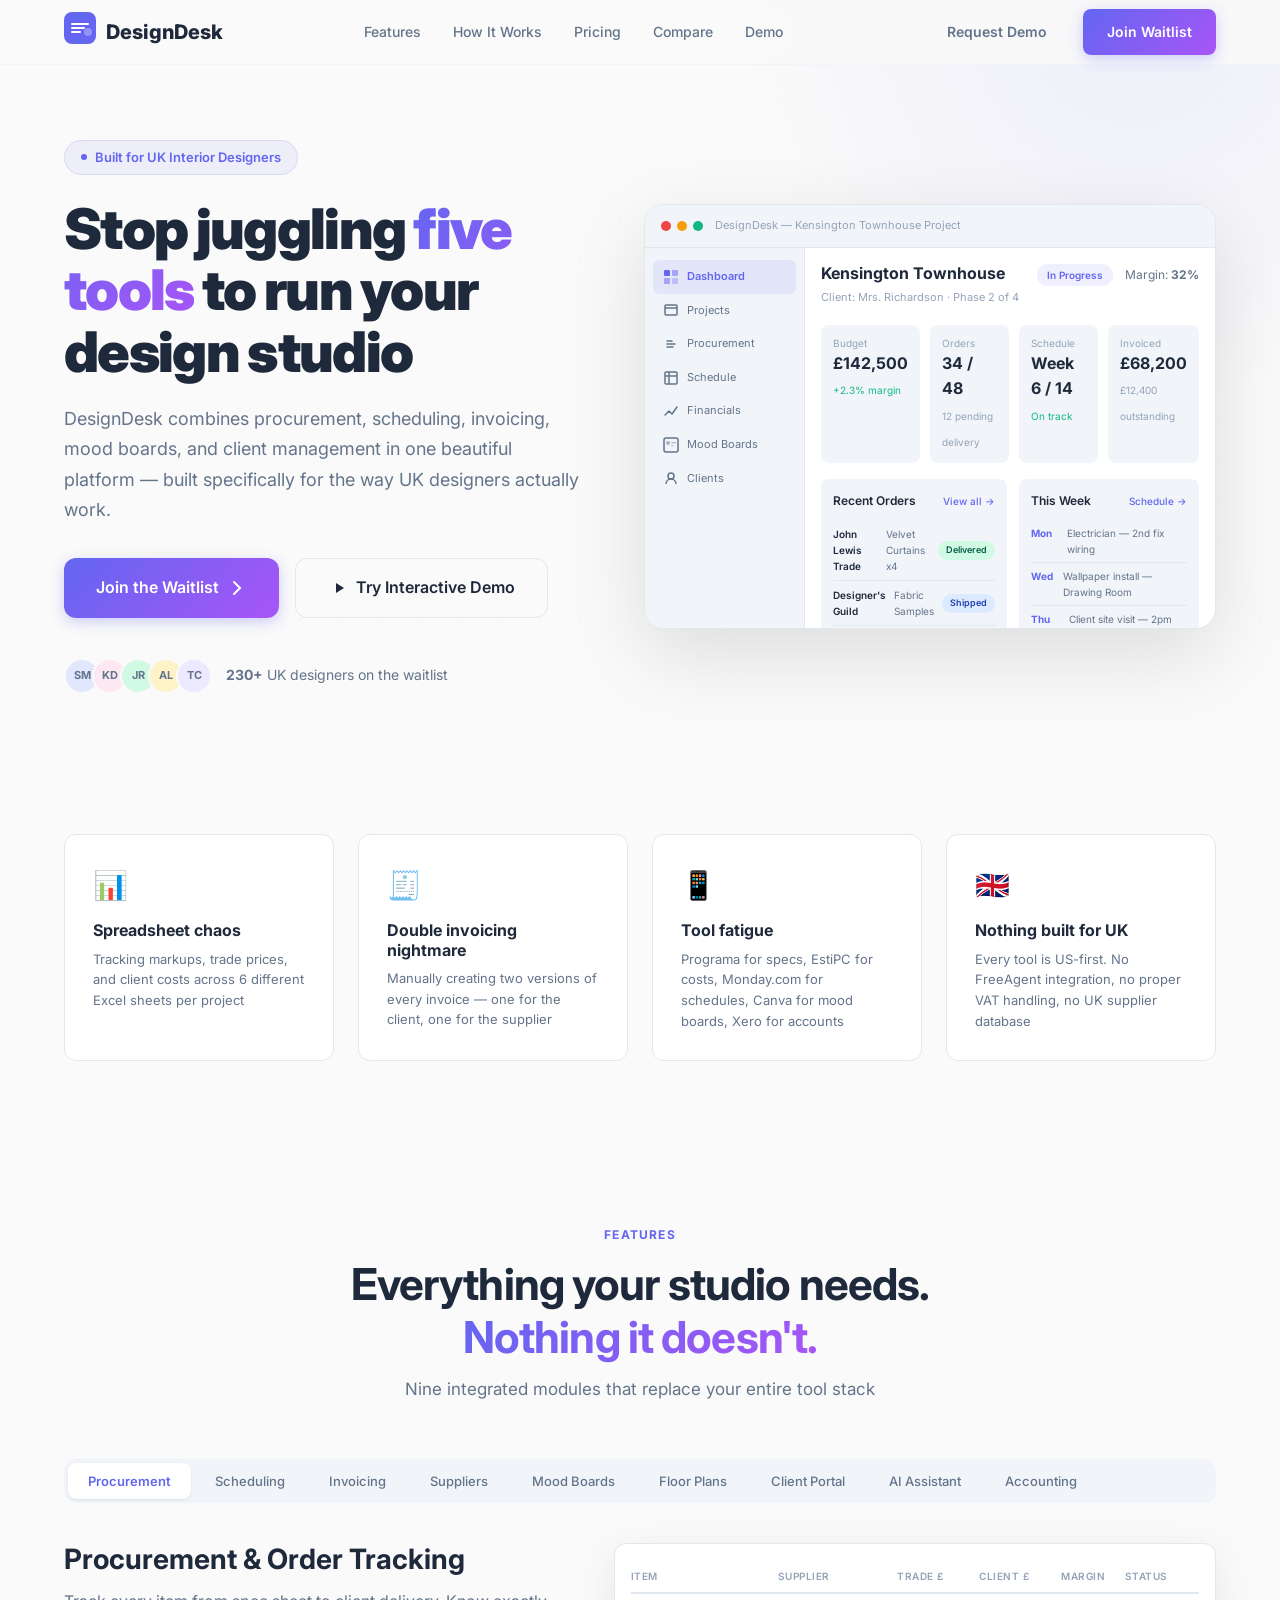
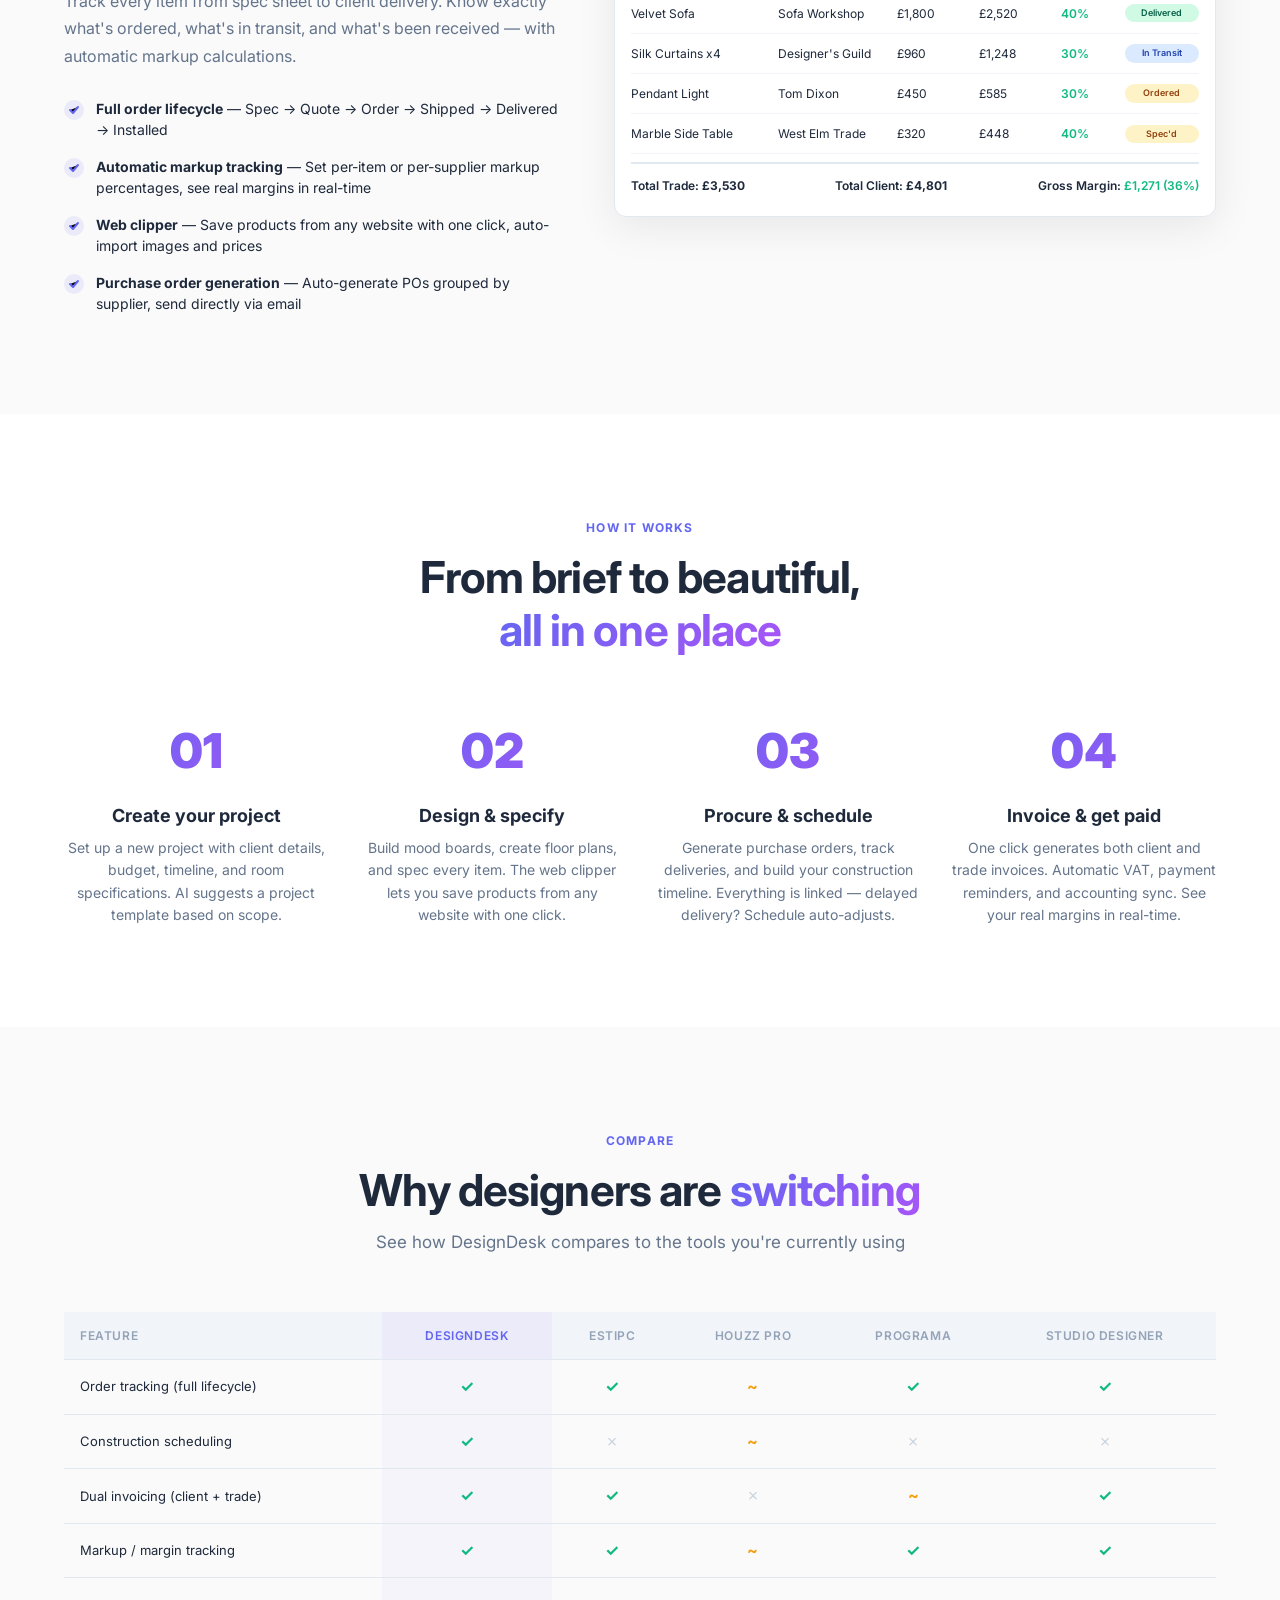
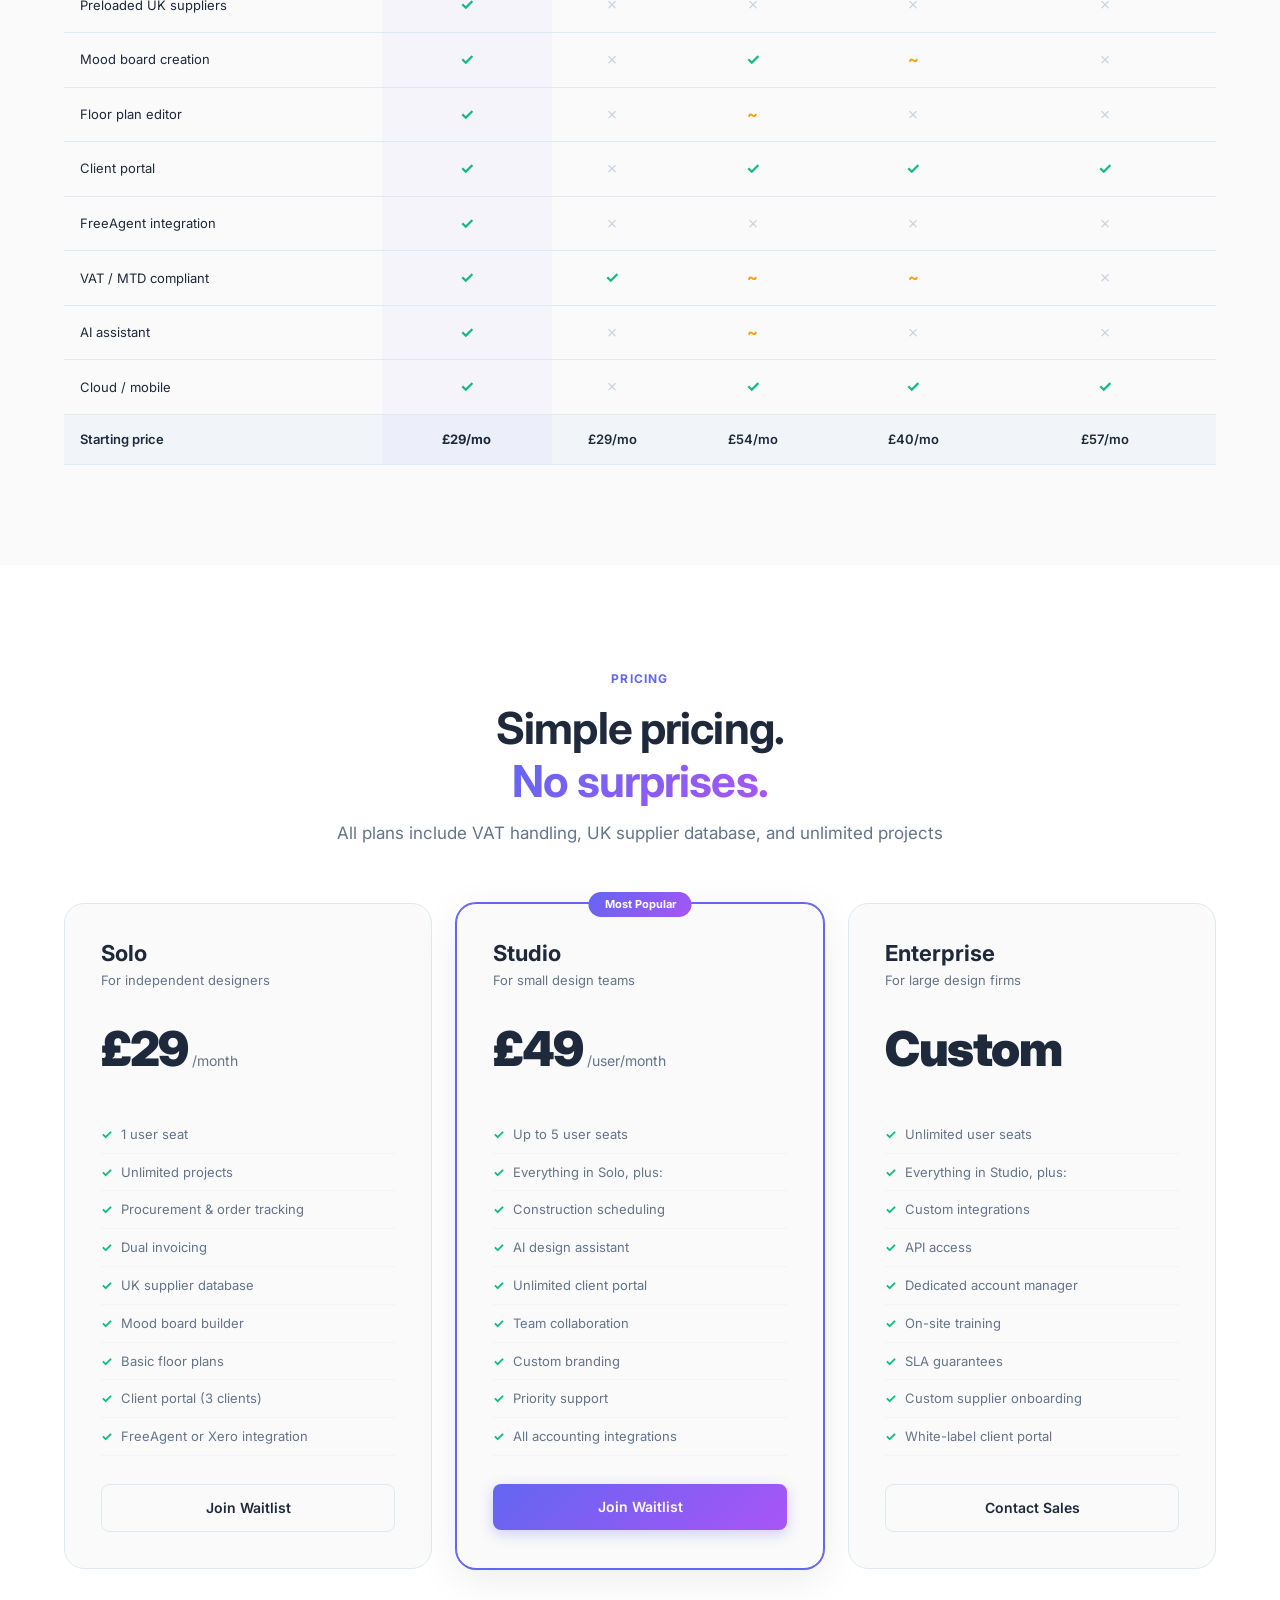
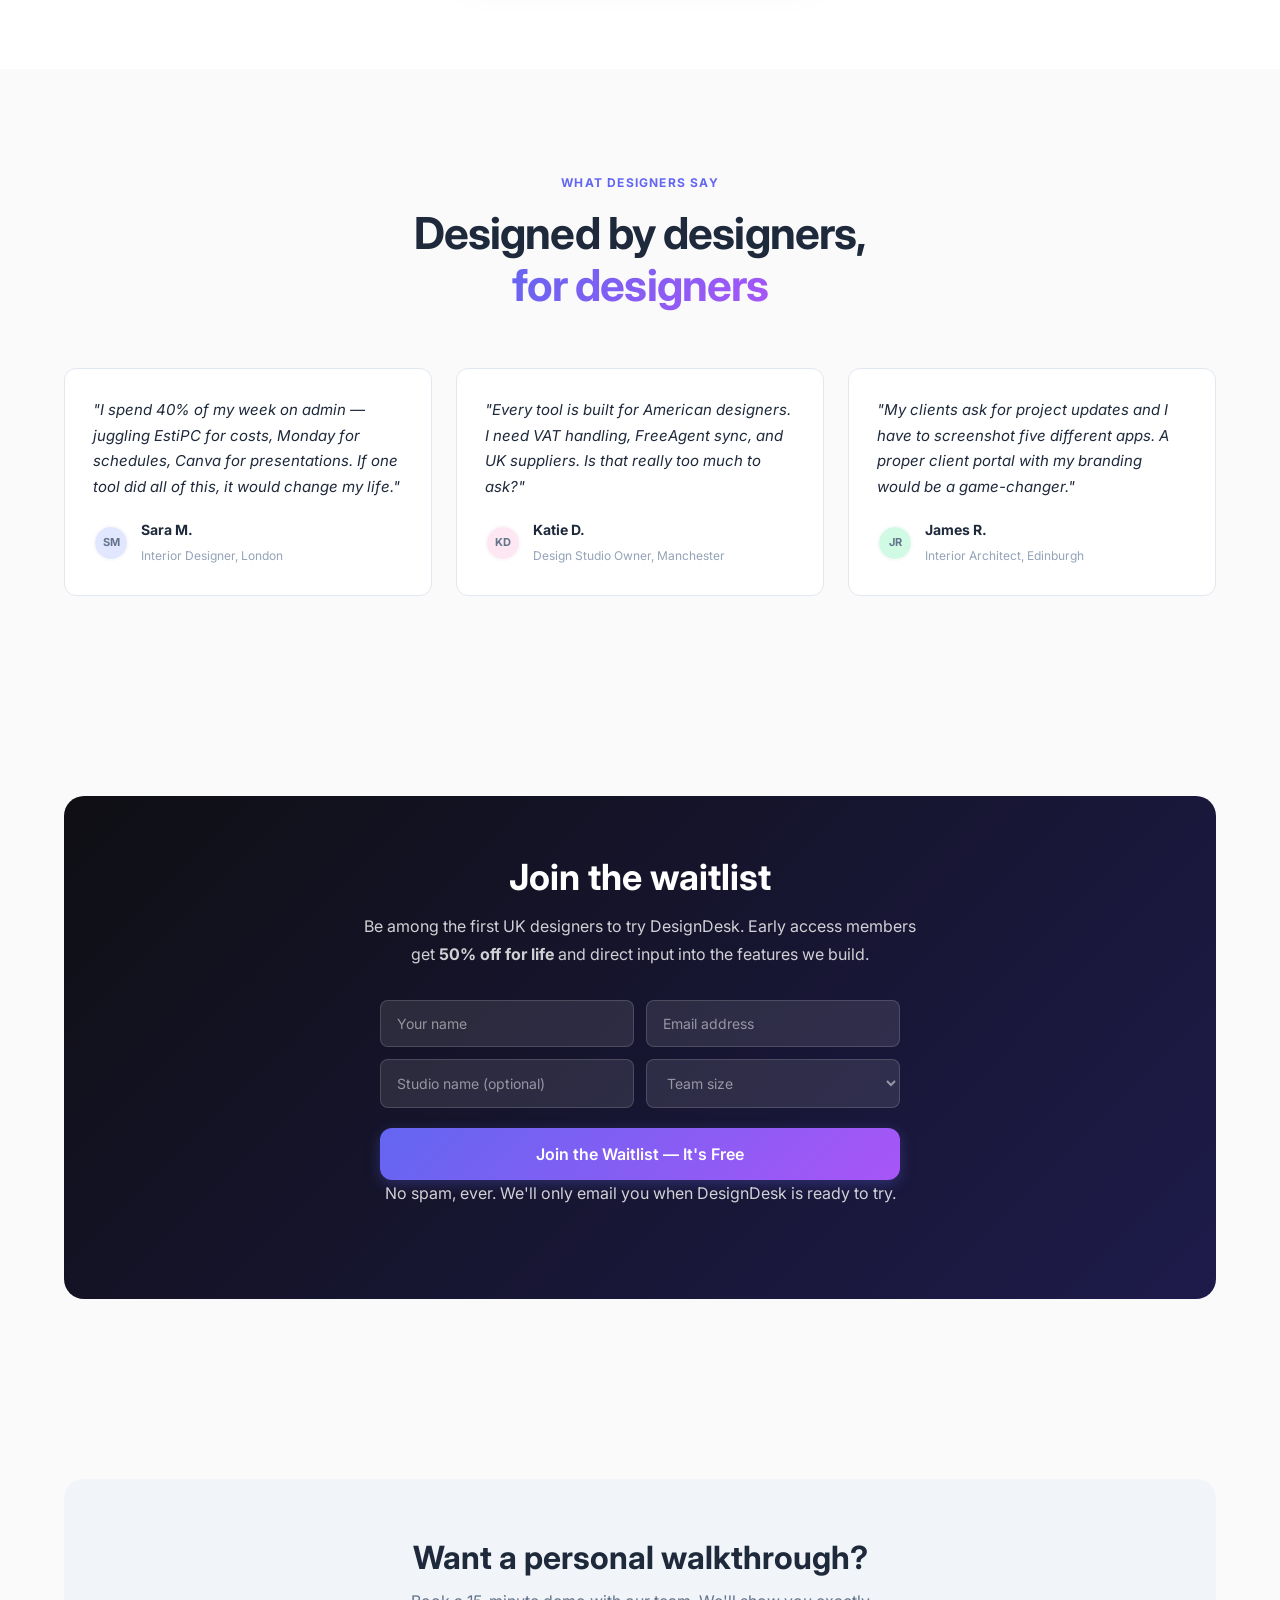
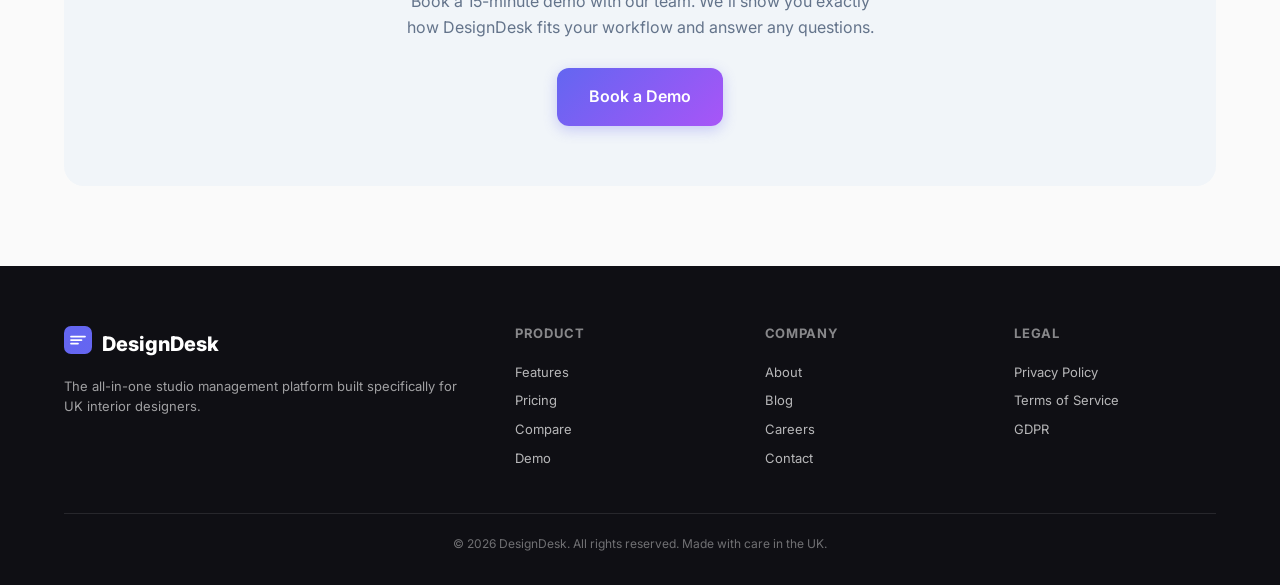
==== commit d7a916a4: "Add fully interactive DesignDesk demo SPA — 11 working modules Complete interactive demo alongside t" ====
--- a/index.html
+++ b/index.html
@@ -64,9 +64,9 @@
             Join the Waitlist
             <svg width="20" height="20" viewBox="0 0 20 20" fill="none"><path d="M7 4l6 6-6 6" stroke="currentColor" stroke-width="2" stroke-linecap="round"/></svg>
           </a>
-          <a href="#demo" class="btn btn-outline btn-lg">
+          <a href="app.html" class="btn btn-outline btn-lg">
             <svg width="20" height="20" viewBox="0 0 20 20" fill="none"><polygon points="8,5 16,10 8,15" fill="currentColor"/></svg>
-            Watch Demo
+            Try Interactive Demo
           </a>
         </div>
         <div class="hero-social-proof">
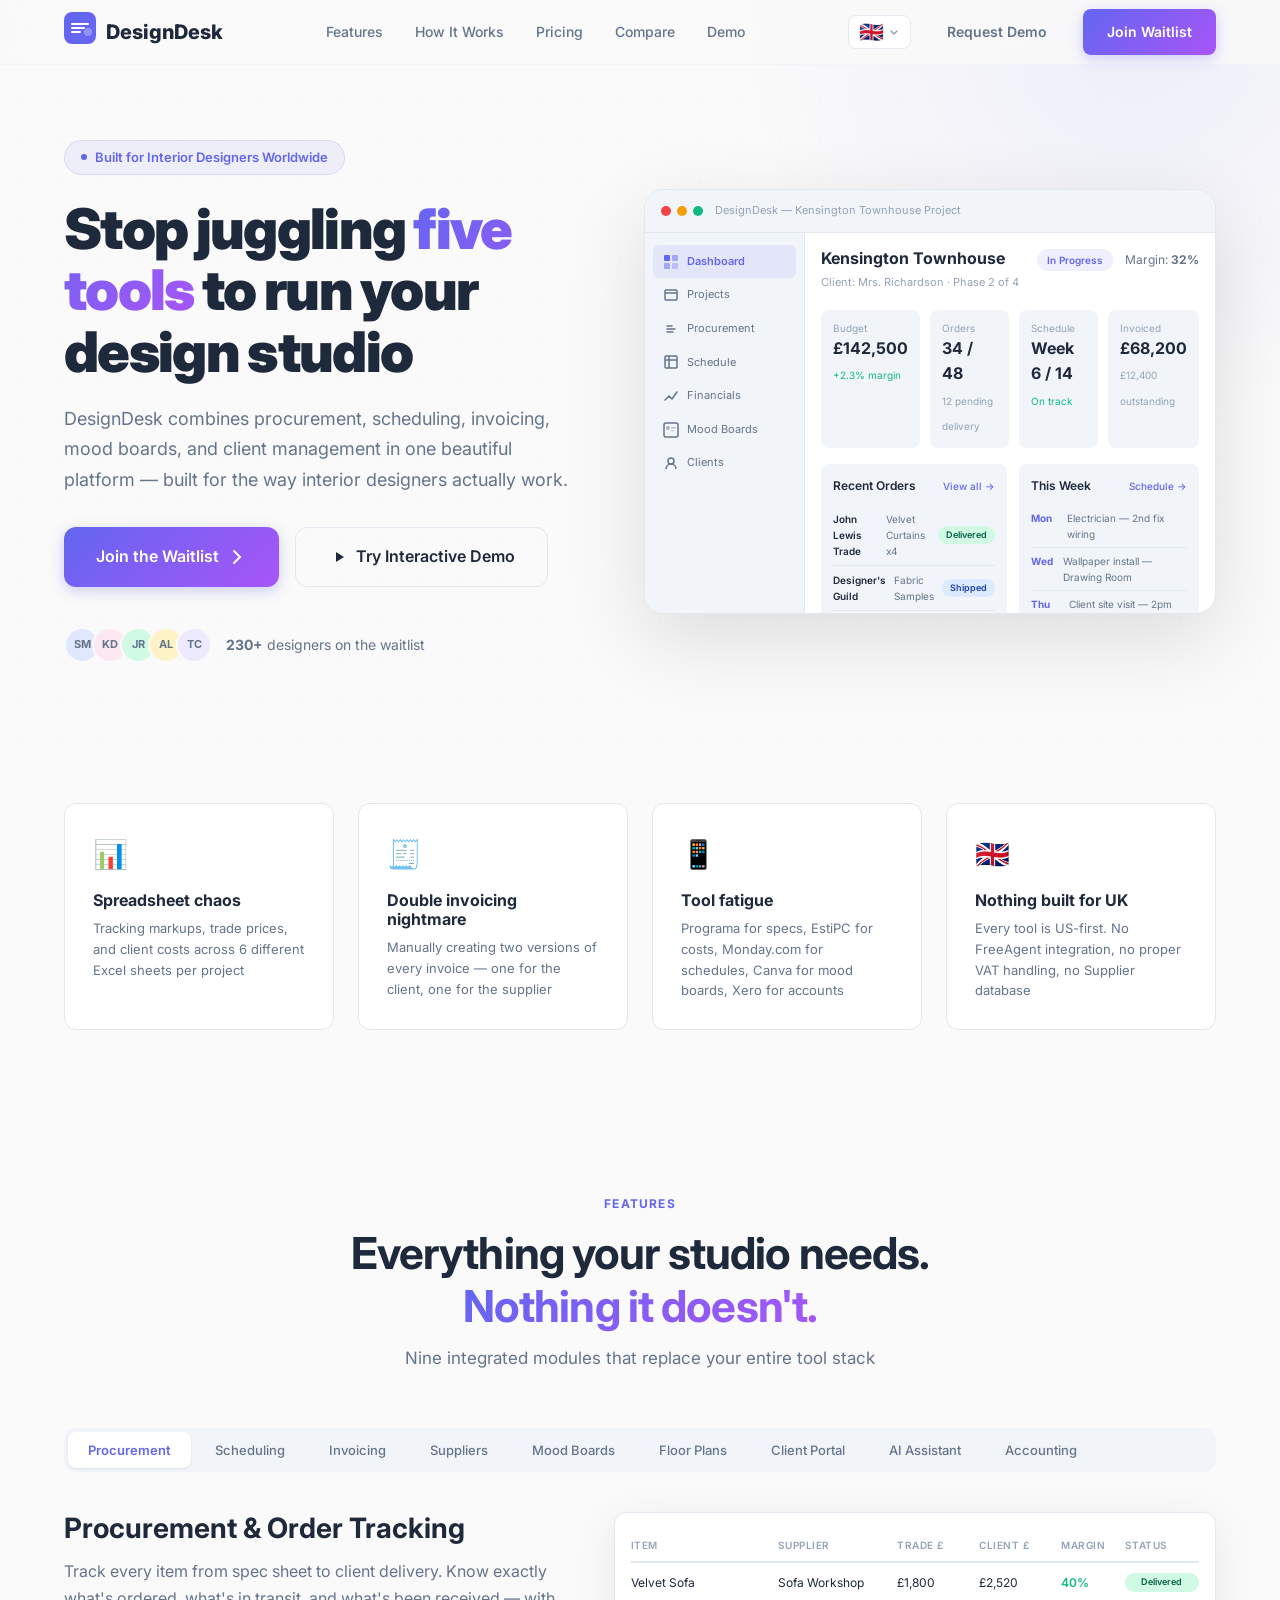
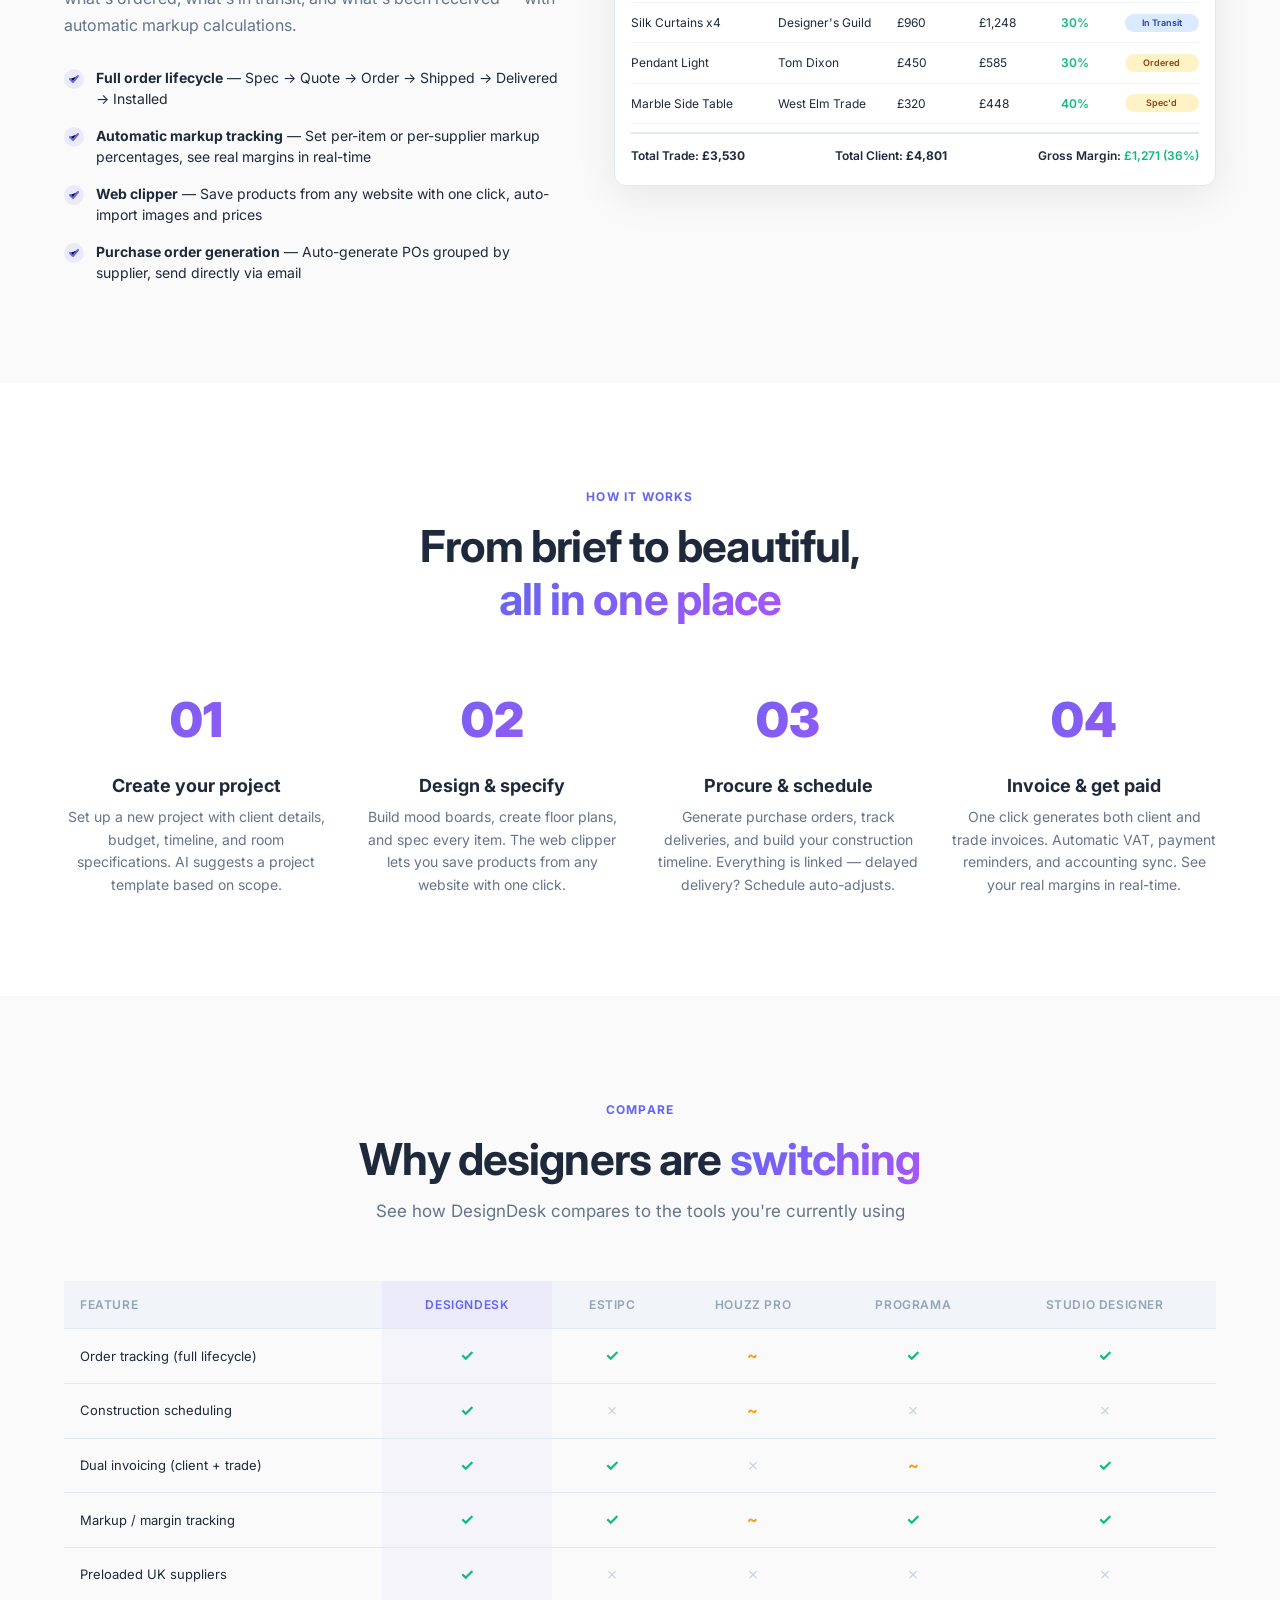
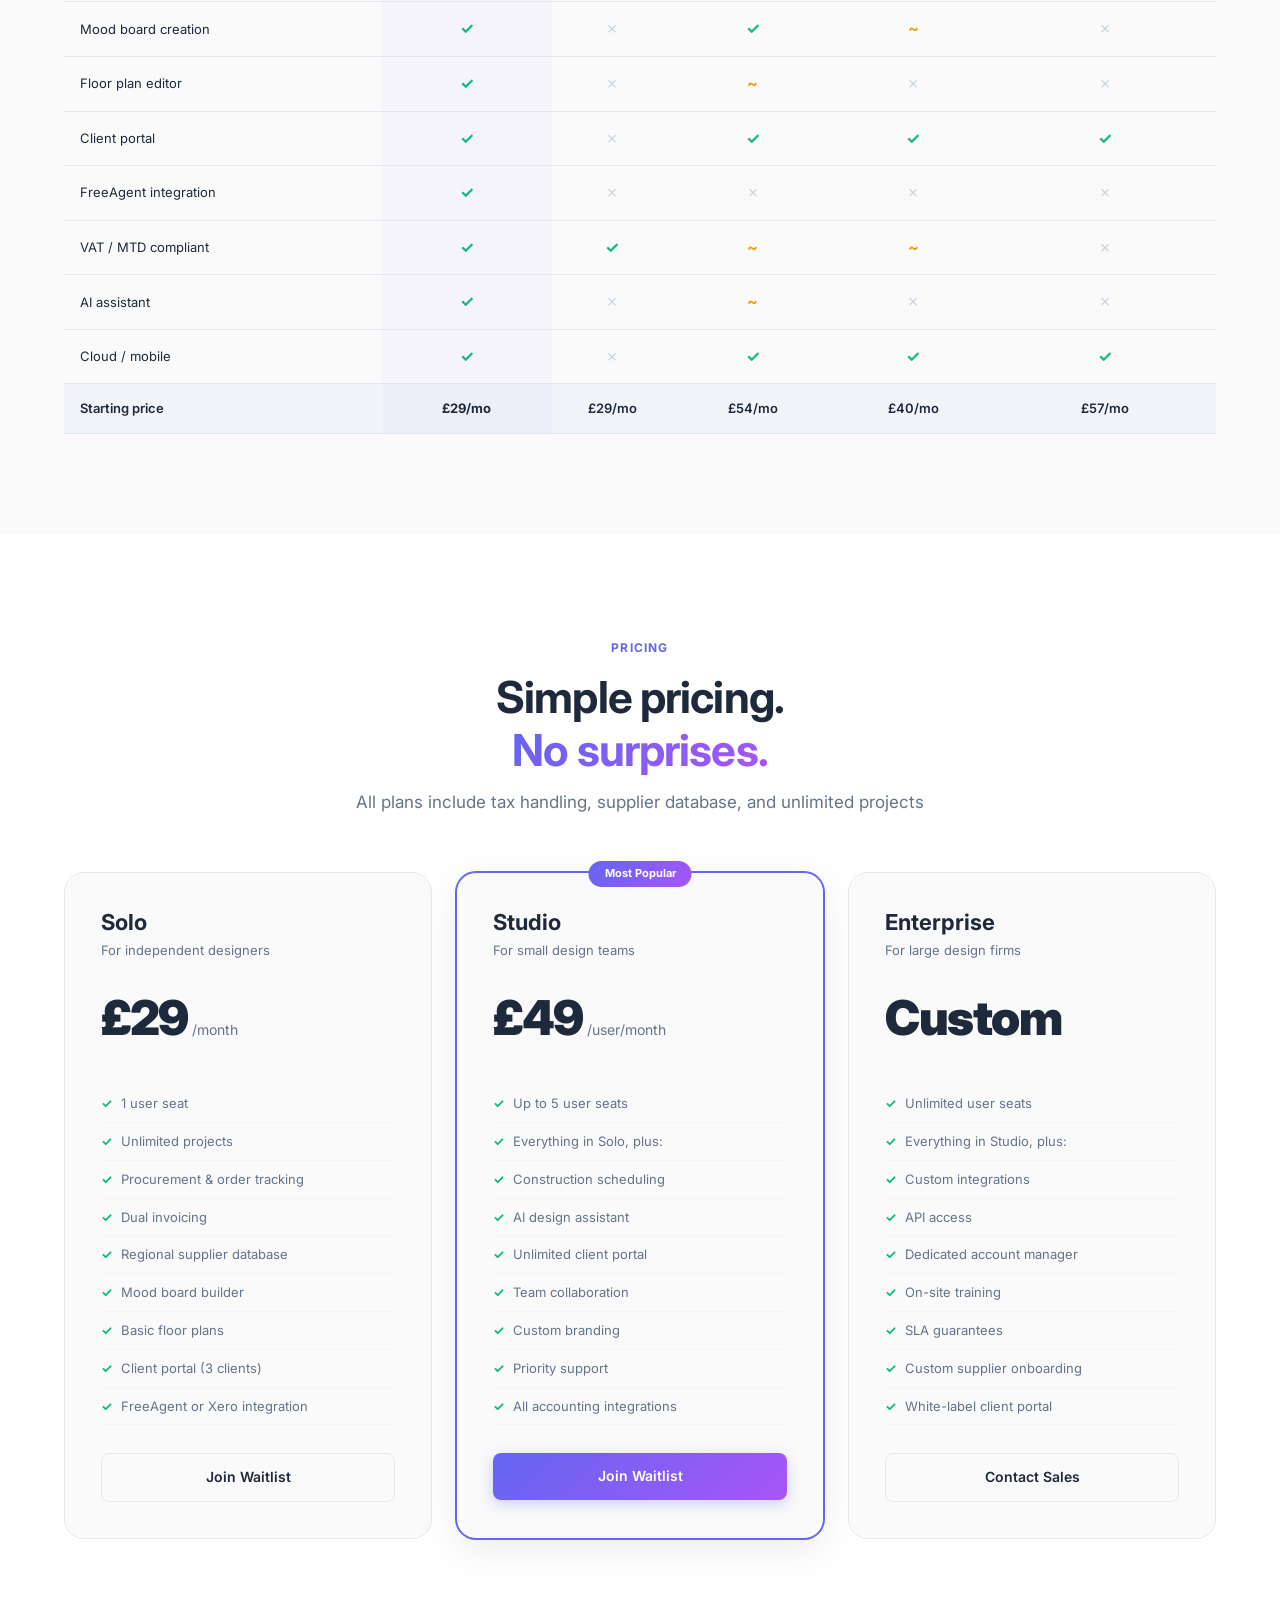
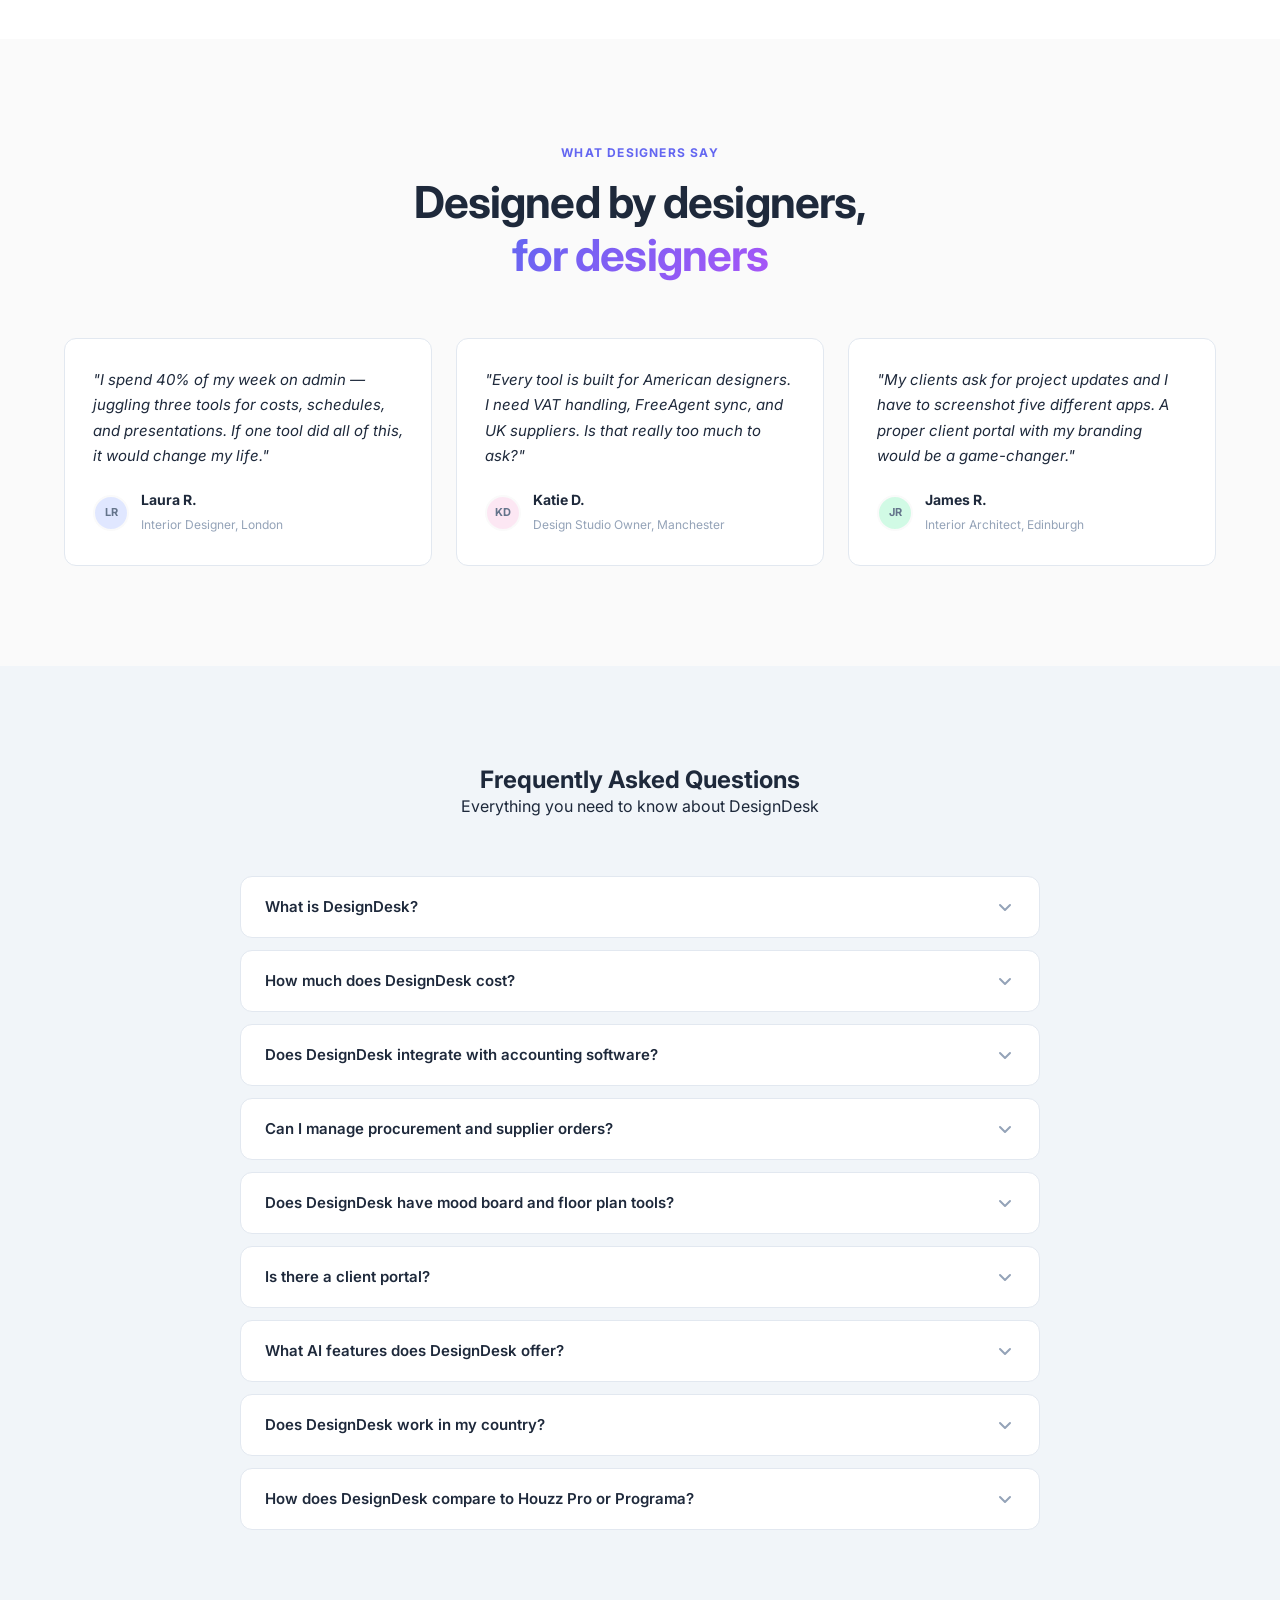
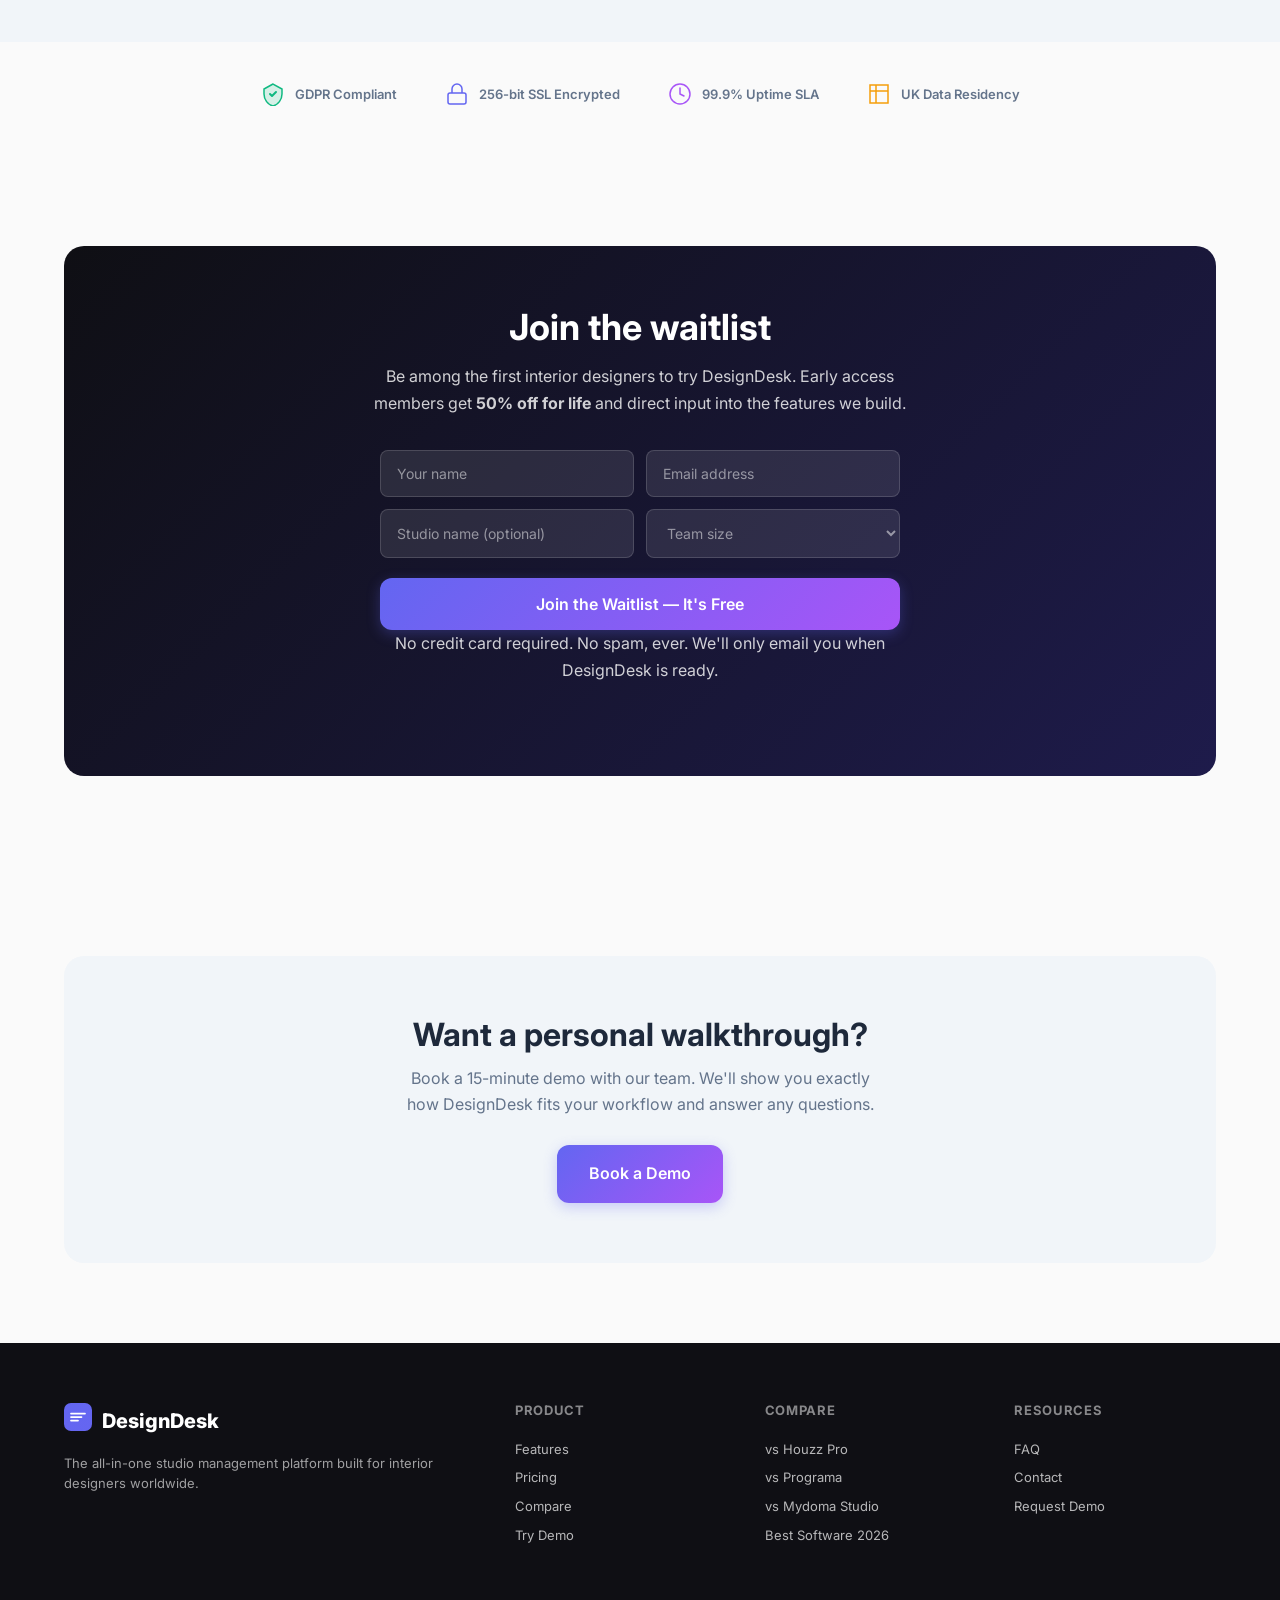
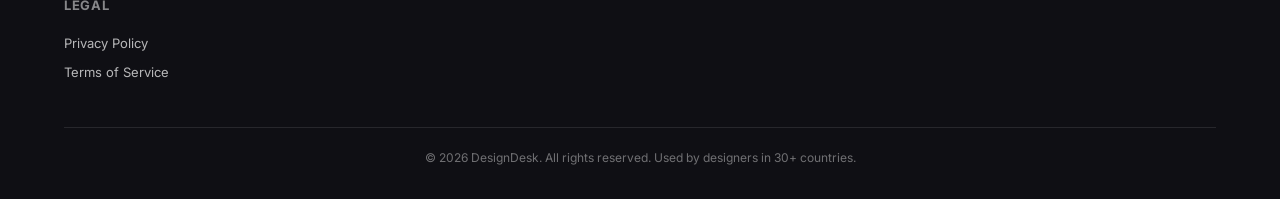
==== commit cfdbeb60: "SEO overhaul + global market + comparison pages + FAQ + country selector - Full SEO foundation: meta" ====
--- a/index.html
+++ b/index.html
@@ -3,7 +3,210 @@
 <head>
   <meta charset="UTF-8">
   <meta name="viewport" content="width=device-width, initial-scale=1.0">
-  <title>DesignDesk — The All-in-One Studio Management Platform for UK Interior Designers</title>
+  <title>DesignDesk — Interior Design Project Management Software | All-in-One Studio Platform</title>
+  <meta name="description" content="DesignDesk is the all-in-one project management platform for interior designers. Procurement tracking, Gantt scheduling, invoicing, mood boards, floor plans, AI assistant, and client portals. Used by designers in 30+ countries. Start free.">
+  <meta name="keywords" content="interior design project management, design studio software, procurement tracking, interior design invoicing, mood board tool, floor plan editor, client portal, interior design software">
+  <link rel="canonical" href="https://ms170888.github.io/DesignDesk/">
+
+  <!-- Open Graph -->
+  <meta property="og:type" content="website">
+  <meta property="og:site_name" content="DesignDesk">
+  <meta property="og:title" content="DesignDesk — Interior Design Project Management Software">
+  <meta property="og:description" content="All-in-one studio management for interior designers. Procurement, scheduling, invoicing, mood boards, floor plans, AI assistant, and client portals in one platform.">
+  <meta property="og:url" content="https://ms170888.github.io/DesignDesk/">
+  <meta property="og:image" content="https://ms170888.github.io/DesignDesk/og-image.png">
+  <meta property="og:image:width" content="1200">
+  <meta property="og:image:height" content="630">
+  <meta property="og:locale" content="en_GB">
+
+  <!-- Twitter Card -->
+  <meta name="twitter:card" content="summary_large_image">
+  <meta name="twitter:title" content="DesignDesk — Interior Design Project Management Software">
+  <meta name="twitter:description" content="All-in-one studio management for interior designers. Procurement, scheduling, invoicing, mood boards, and AI assistant.">
+  <meta name="twitter:image" content="https://ms170888.github.io/DesignDesk/og-image.png">
+
+  <!-- Favicon -->
+  <link rel="icon" type="image/svg+xml" href="data:image/svg+xml,%3Csvg xmlns='http://www.w3.org/2000/svg' viewBox='0 0 32 32'%3E%3Cdefs%3E%3ClinearGradient id='g' x1='0' y1='0' x2='1' y2='1'%3E%3Cstop offset='0%25' stop-color='%236366f1'/%3E%3Cstop offset='100%25' stop-color='%23a855f7'/%3E%3C/linearGradient%3E%3C/defs%3E%3Crect width='32' height='32' rx='8' fill='url(%23g)'/%3E%3Cpath d='M8 12h16M8 16h12M8 20h8' stroke='white' stroke-width='2' stroke-linecap='round'/%3E%3C/svg%3E">
+  <link rel="apple-touch-icon" href="data:image/svg+xml,%3Csvg xmlns='http://www.w3.org/2000/svg' viewBox='0 0 180 180'%3E%3Cdefs%3E%3ClinearGradient id='g' x1='0' y1='0' x2='1' y2='1'%3E%3Cstop offset='0%25' stop-color='%236366f1'/%3E%3Cstop offset='100%25' stop-color='%23a855f7'/%3E%3C/linearGradient%3E%3C/defs%3E%3Crect width='180' height='180' rx='40' fill='url(%23g)'/%3E%3Cpath d='M45 68h90M45 90h68M45 112h45' stroke='white' stroke-width='10' stroke-linecap='round'/%3E%3C/svg%3E">
+  <meta name="theme-color" content="#6366f1">
+
+  <!-- Schema.org Structured Data -->
+  <script type="application/ld+json">
+  {
+    "@context": "https://schema.org",
+    "@type": "SoftwareApplication",
+    "name": "DesignDesk",
+    "applicationCategory": "BusinessApplication",
+    "applicationSubCategory": "Project Management",
+    "operatingSystem": "Web",
+    "description": "All-in-one project management platform for interior designers. Procurement tracking, Gantt scheduling, invoicing, mood boards, floor plans, AI assistant, and client portals.",
+    "url": "https://ms170888.github.io/DesignDesk/",
+    "offers": [
+      {
+        "@type": "Offer",
+        "name": "Free Trial",
+        "price": "0.00",
+        "priceCurrency": "GBP",
+        "description": "1 project, dashboard, basic procurement"
+      },
+      {
+        "@type": "Offer",
+        "name": "Starter",
+        "price": "29.00",
+        "priceCurrency": "GBP",
+        "priceSpecification": {
+          "@type": "UnitPriceSpecification",
+          "price": "29.00",
+          "priceCurrency": "GBP",
+          "billingDuration": "P1M"
+        },
+        "description": "3 projects, scheduling, invoicing, supplier management"
+      },
+      {
+        "@type": "Offer",
+        "name": "Studio",
+        "price": "79.00",
+        "priceCurrency": "GBP",
+        "priceSpecification": {
+          "@type": "UnitPriceSpecification",
+          "price": "79.00",
+          "priceCurrency": "GBP",
+          "billingDuration": "P1M"
+        },
+        "description": "10 projects, mood boards, floor plans, AI assistant, client portal, 3 users"
+      },
+      {
+        "@type": "Offer",
+        "name": "Enterprise",
+        "price": "149.00",
+        "priceCurrency": "GBP",
+        "priceSpecification": {
+          "@type": "UnitPriceSpecification",
+          "price": "149.00",
+          "priceCurrency": "GBP",
+          "billingDuration": "P1M"
+        },
+        "description": "Unlimited projects, SSO, API access, custom branding, dedicated support"
+      }
+    ],
+    "featureList": [
+      "Procurement Tracking",
+      "Gantt Chart Scheduling",
+      "Client & Trade Invoicing",
+      "UK Supplier Database",
+      "Mood Board Editor",
+      "Floor Plan Editor",
+      "AI Design Assistant",
+      "Client Portal",
+      "Team Collaboration",
+      "FreeAgent & Xero Integration",
+      "Automated Presentations",
+      "Product Web Clipper"
+    ],
+    "screenshot": "https://ms170888.github.io/DesignDesk/og-image.png",
+    "creator": {
+      "@type": "Organization",
+      "name": "DesignDesk",
+      "url": "https://ms170888.github.io/DesignDesk/"
+    }
+  }
+  </script>
+  <script type="application/ld+json">
+  {
+    "@context": "https://schema.org",
+    "@type": "Organization",
+    "name": "DesignDesk",
+    "url": "https://ms170888.github.io/DesignDesk/",
+    "logo": "https://ms170888.github.io/DesignDesk/og-image.png",
+    "description": "All-in-one studio management platform for interior designers",
+    "contactPoint": {
+      "@type": "ContactPoint",
+      "contactType": "sales",
+      "email": "hello@designdesk.app"
+    }
+  }
+  </script>
+  <script type="application/ld+json">
+  {
+    "@context": "https://schema.org",
+    "@type": "FAQPage",
+    "mainEntity": [
+      {
+        "@type": "Question",
+        "name": "What is DesignDesk?",
+        "acceptedAnswer": {
+          "@type": "Answer",
+          "text": "DesignDesk is an all-in-one project management platform built specifically for interior designers. It combines procurement tracking, Gantt scheduling, client & trade invoicing, mood boards, floor plans, an AI design assistant, and client portals in one unified platform."
+        }
+      },
+      {
+        "@type": "Question",
+        "name": "How much does DesignDesk cost?",
+        "acceptedAnswer": {
+          "@type": "Answer",
+          "text": "DesignDesk offers a free trial with 1 project. Paid plans start at \u00a329/month for Starter (solo designers), \u00a379/month for Studio (growing teams), and \u00a3149/month for Enterprise (agencies). Annual billing saves 20%."
+        }
+      },
+      {
+        "@type": "Question",
+        "name": "Does DesignDesk integrate with accounting software?",
+        "acceptedAnswer": {
+          "@type": "Answer",
+          "text": "Yes. DesignDesk integrates with FreeAgent and Xero for two-way invoice syncing, making it the first interior design platform with FreeAgent integration. QuickBooks integration is also planned."
+        }
+      },
+      {
+        "@type": "Question",
+        "name": "Can I manage procurement and supplier orders?",
+        "acceptedAnswer": {
+          "@type": "Answer",
+          "text": "Yes. DesignDesk includes full procurement tracking with order management, supplier database (preloaded with 200+ UK suppliers), automatic margin calculations, and purchase order generation."
+        }
+      },
+      {
+        "@type": "Question",
+        "name": "Does DesignDesk have mood board and floor plan tools?",
+        "acceptedAnswer": {
+          "@type": "Answer",
+          "text": "Yes. The Studio plan and above includes a drag-and-drop mood board editor and an interactive floor plan editor with furniture placement, measurements, and room layouts."
+        }
+      },
+      {
+        "@type": "Question",
+        "name": "Is there a client portal?",
+        "acceptedAnswer": {
+          "@type": "Answer",
+          "text": "Yes. DesignDesk includes a branded client portal where your clients can view project progress, approve selections, review invoices, and communicate with your team — all without needing their own account."
+        }
+      },
+      {
+        "@type": "Question",
+        "name": "What AI features does DesignDesk offer?",
+        "acceptedAnswer": {
+          "@type": "Answer",
+          "text": "DesignDesk includes an AI Design Assistant that can suggest products from supplier catalogues based on mood board styles, generate client presentations, draft project proposals, and provide intelligent scheduling recommendations."
+        }
+      },
+      {
+        "@type": "Question",
+        "name": "Does DesignDesk work in my country?",
+        "acceptedAnswer": {
+          "@type": "Answer",
+          "text": "Yes. DesignDesk works globally with multi-currency support, international supplier databases, and integrations with Xero, FreeAgent, and QuickBooks. Select your country from the flag menu to see region-specific features, suppliers, and tax settings."
+        }
+      },
+      {
+        "@type": "Question",
+        "name": "How does DesignDesk compare to Houzz Pro or Programa?",
+        "acceptedAnswer": {
+          "@type": "Answer",
+          "text": "Unlike Houzz Pro (\u00a3149/mo) which focuses on lead generation, or Programa (\u00a359/user/mo) which lacks design tools, DesignDesk combines professional design tools (mood boards, floor plans, AI) with serious business management (invoicing, procurement, scheduling) at a more competitive price point."
+        }
+      }
+    ]
+  }
+  </script>
+
   <link rel="preconnect" href="https://fonts.googleapis.com">
   <link rel="preconnect" href="https://fonts.gstatic.com" crossorigin>
   <link href="https://fonts.googleapis.com/css2?family=Inter:wght@300;400;500;600;700;800;900&family=Playfair+Display:ital,wght@0,400;0,600;0,700;1,400&display=swap" rel="stylesheet">
@@ -32,6 +235,24 @@
         <a href="#demo">Demo</a>
       </div>
       <div class="nav-actions">
+        <div class="country-selector" id="country-selector">
+          <button class="country-btn" id="country-btn" aria-label="Select country" title="Select your country">
+            <span class="country-flag" id="country-flag">&#127468;&#127463;</span>
+            <svg width="12" height="12" viewBox="0 0 12 12" fill="none"><path d="M3 5l3 3 3-3" stroke="currentColor" stroke-width="1.5" stroke-linecap="round"/></svg>
+          </button>
+          <div class="country-dropdown" id="country-dropdown">
+            <button class="country-option" data-country="gb" data-flag="&#127468;&#127463;" data-currency="GBP" data-symbol="&pound;">&#127468;&#127463; United Kingdom</button>
+            <button class="country-option" data-country="us" data-flag="&#127482;&#127480;" data-currency="USD" data-symbol="$">&#127482;&#127480; United States</button>
+            <button class="country-option" data-country="ca" data-flag="&#127464;&#127462;" data-currency="CAD" data-symbol="CA$">&#127464;&#127462; Canada</button>
+            <button class="country-option" data-country="au" data-flag="&#127462;&#127482;" data-currency="AUD" data-symbol="A$">&#127462;&#127482; Australia</button>
+            <button class="country-option" data-country="eu" data-flag="&#127466;&#127482;" data-currency="EUR" data-symbol="&euro;">&#127466;&#127482; Europe</button>
+            <button class="country-option" data-country="ae" data-flag="&#127462;&#127466;" data-currency="AED" data-symbol="AED">&#127462;&#127466; UAE</button>
+            <button class="country-option" data-country="sg" data-flag="&#127480;&#127468;" data-currency="SGD" data-symbol="S$">&#127480;&#127468; Singapore</button>
+            <button class="country-option" data-country="in" data-flag="&#127470;&#127475;" data-currency="INR" data-symbol="&#8377;">&#127470;&#127475; India</button>
+            <button class="country-option" data-country="za" data-flag="&#127487;&#127462;" data-currency="ZAR" data-symbol="R">&#127487;&#127462; South Africa</button>
+            <button class="country-option" data-country="nz" data-flag="&#127475;&#127487;" data-currency="NZD" data-symbol="NZ$">&#127475;&#127487; New Zealand</button>
+          </div>
+        </div>
         <a href="#demo" class="btn btn-ghost">Request Demo</a>
         <a href="#waitlist" class="btn btn-primary">Join Waitlist</a>
         <button class="mobile-menu" id="mobile-menu" aria-label="Menu">
@@ -51,13 +272,13 @@
       <div class="hero-content">
         <div class="hero-badge">
           <span class="badge-dot"></span>
-          Built for UK Interior Designers
+          Built for Interior Designers Worldwide
         </div>
         <h1 class="hero-title">
           Stop juggling <span class="gradient-text">five tools</span> to run your design studio
         </h1>
         <p class="hero-subtitle">
-          DesignDesk combines procurement, scheduling, invoicing, mood boards, and client management in one beautiful platform — built specifically for the way UK designers actually work.
+          DesignDesk combines procurement, scheduling, invoicing, mood boards, and client management in one beautiful platform — built for the way interior designers actually work.
         </p>
         <div class="hero-cta">
           <a href="#waitlist" class="btn btn-primary btn-lg">
@@ -77,7 +298,7 @@
             <div class="avatar" style="background: #fef3c7;">AL</div>
             <div class="avatar" style="background: #ede9fe;">TC</div>
           </div>
-          <p><strong>230+</strong> UK designers on the waitlist</p>
+          <p><strong>230+</strong> designers on the waitlist</p>
         </div>
       </div>
       <div class="hero-visual">
@@ -208,7 +429,7 @@
         <div class="pain-card">
           <div class="pain-icon">🇬🇧</div>
           <h3>Nothing built for UK</h3>
-          <p>Every tool is US-first. No FreeAgent integration, no proper VAT handling, no UK supplier database</p>
+          <p>Every tool is US-first. No FreeAgent integration, no proper VAT handling, no Supplier database</p>
         </div>
       </div>
     </div>
@@ -437,7 +658,7 @@
                 </li>
                 <li>
                   <svg class="check" width="20" height="20" viewBox="0 0 20 20"><circle cx="10" cy="10" r="10" fill="#6366f1" opacity=".1"/><path d="M6 10l3 3 5-6" stroke="#6366f1" stroke-width="2" stroke-linecap="round" stroke-linejoin="round"/></svg>
-                  <div><strong>Community ratings</strong> — See reviews from other UK designers on delivery times and quality</div>
+                  <div><strong>Community ratings</strong> — See reviews from other designers on delivery times and quality</div>
                 </li>
               </ul>
             </div>
@@ -617,7 +838,7 @@
             <div class="feature-panel-visual">
               <div class="mock-client-portal">
                 <div class="portal-header">
-                  <span class="portal-logo">Sara Mansoor Interiors</span>
+                  <span class="portal-logo">Your Studio Name</span>
                   <span class="portal-client">Welcome, Mrs. Richardson</span>
                 </div>
                 <div class="portal-nav">
@@ -945,7 +1166,7 @@
       <div class="section-header">
         <span class="section-tag">Pricing</span>
         <h2 class="section-title">Simple pricing.<br><span class="gradient-text">No surprises.</span></h2>
-        <p class="section-subtitle">All plans include VAT handling, UK supplier database, and unlimited projects</p>
+        <p class="section-subtitle">All plans include tax handling, supplier database, and unlimited projects</p>
       </div>
       <div class="pricing-grid">
         <div class="pricing-card">
@@ -954,7 +1175,7 @@
             <p class="pricing-desc">For independent designers</p>
           </div>
           <div class="pricing-price">
-            <span class="price-amount">£29</span>
+            <span class="price-amount" data-gbp="29">&pound;29</span>
             <span class="price-period">/month</span>
           </div>
           <ul class="pricing-features">
@@ -962,7 +1183,7 @@
             <li>Unlimited projects</li>
             <li>Procurement & order tracking</li>
             <li>Dual invoicing</li>
-            <li>UK supplier database</li>
+            <li>Regional supplier database</li>
             <li>Mood board builder</li>
             <li>Basic floor plans</li>
             <li>Client portal (3 clients)</li>
@@ -977,7 +1198,7 @@
             <p class="pricing-desc">For small design teams</p>
           </div>
           <div class="pricing-price">
-            <span class="price-amount">£49</span>
+            <span class="price-amount" data-gbp="49">&pound;49</span>
             <span class="price-period">/user/month</span>
           </div>
           <ul class="pricing-features">
@@ -1028,11 +1249,11 @@
       </div>
       <div class="testimonial-grid">
         <div class="testimonial-card">
-          <p>"I spend 40% of my week on admin — juggling EstiPC for costs, Monday for schedules, Canva for presentations. If one tool did all of this, it would change my life."</p>
+          <p>"I spend 40% of my week on admin — juggling three tools for costs, schedules, and presentations. If one tool did all of this, it would change my life."</p>
           <div class="testimonial-author">
-            <div class="avatar" style="background: #e0e7ff;">SM</div>
+            <div class="avatar" style="background: #e0e7ff;">LR</div>
             <div>
-              <strong>Sara M.</strong>
+              <strong>Laura R.</strong>
               <span>Interior Designer, London</span>
             </div>
           </div>
@@ -1062,28 +1283,148 @@
   </section>
 
   <!-- Waitlist / CTA -->
+  <!-- FAQ Section -->
+  <section class="faq" id="faq">
+    <div class="container">
+      <div class="section-header">
+        <h2>Frequently Asked Questions</h2>
+        <p>Everything you need to know about DesignDesk</p>
+      </div>
+      <div class="faq-grid">
+        <div class="faq-item">
+          <button class="faq-question" aria-expanded="false">
+            <span>What is DesignDesk?</span>
+            <svg class="faq-chevron" width="20" height="20" viewBox="0 0 20 20" fill="none"><path d="M5 8l5 5 5-5" stroke="currentColor" stroke-width="2" stroke-linecap="round" stroke-linejoin="round"/></svg>
+          </button>
+          <div class="faq-answer">
+            <p>DesignDesk is an all-in-one project management platform built specifically for interior designers. It combines procurement tracking, Gantt scheduling, client & trade invoicing, mood boards, floor plans, an AI design assistant, and client portals in one unified platform.</p>
+          </div>
+        </div>
+        <div class="faq-item">
+          <button class="faq-question" aria-expanded="false">
+            <span>How much does DesignDesk cost?</span>
+            <svg class="faq-chevron" width="20" height="20" viewBox="0 0 20 20" fill="none"><path d="M5 8l5 5 5-5" stroke="currentColor" stroke-width="2" stroke-linecap="round" stroke-linejoin="round"/></svg>
+          </button>
+          <div class="faq-answer">
+            <p>DesignDesk offers a free trial with 1 project. Paid plans start at &pound;29/month for Starter (solo designers), &pound;79/month for Studio (growing teams), and &pound;149/month for Enterprise (agencies). Annual billing saves 20%. No credit card required to start.</p>
+          </div>
+        </div>
+        <div class="faq-item">
+          <button class="faq-question" aria-expanded="false">
+            <span>Does DesignDesk integrate with accounting software?</span>
+            <svg class="faq-chevron" width="20" height="20" viewBox="0 0 20 20" fill="none"><path d="M5 8l5 5 5-5" stroke="currentColor" stroke-width="2" stroke-linecap="round" stroke-linejoin="round"/></svg>
+          </button>
+          <div class="faq-answer">
+            <p>Yes. DesignDesk integrates with FreeAgent and Xero for two-way invoice syncing, making it the first interior design platform with FreeAgent integration. QuickBooks integration is also planned.</p>
+          </div>
+        </div>
+        <div class="faq-item">
+          <button class="faq-question" aria-expanded="false">
+            <span>Can I manage procurement and supplier orders?</span>
+            <svg class="faq-chevron" width="20" height="20" viewBox="0 0 20 20" fill="none"><path d="M5 8l5 5 5-5" stroke="currentColor" stroke-width="2" stroke-linecap="round" stroke-linejoin="round"/></svg>
+          </button>
+          <div class="faq-answer">
+            <p>Yes. DesignDesk includes full procurement tracking with order management, supplier database (preloaded with 200+ UK suppliers), automatic margin calculations, and purchase order generation.</p>
+          </div>
+        </div>
+        <div class="faq-item">
+          <button class="faq-question" aria-expanded="false">
+            <span>Does DesignDesk have mood board and floor plan tools?</span>
+            <svg class="faq-chevron" width="20" height="20" viewBox="0 0 20 20" fill="none"><path d="M5 8l5 5 5-5" stroke="currentColor" stroke-width="2" stroke-linecap="round" stroke-linejoin="round"/></svg>
+          </button>
+          <div class="faq-answer">
+            <p>Yes. The Studio plan and above includes a drag-and-drop mood board editor and an interactive floor plan editor with furniture placement, measurements, and room layouts.</p>
+          </div>
+        </div>
+        <div class="faq-item">
+          <button class="faq-question" aria-expanded="false">
+            <span>Is there a client portal?</span>
+            <svg class="faq-chevron" width="20" height="20" viewBox="0 0 20 20" fill="none"><path d="M5 8l5 5 5-5" stroke="currentColor" stroke-width="2" stroke-linecap="round" stroke-linejoin="round"/></svg>
+          </button>
+          <div class="faq-answer">
+            <p>Yes. DesignDesk includes a branded client portal where your clients can view project progress, approve selections, review invoices, and communicate with your team &mdash; all without needing their own account.</p>
+          </div>
+        </div>
+        <div class="faq-item">
+          <button class="faq-question" aria-expanded="false">
+            <span>What AI features does DesignDesk offer?</span>
+            <svg class="faq-chevron" width="20" height="20" viewBox="0 0 20 20" fill="none"><path d="M5 8l5 5 5-5" stroke="currentColor" stroke-width="2" stroke-linecap="round" stroke-linejoin="round"/></svg>
+          </button>
+          <div class="faq-answer">
+            <p>DesignDesk includes an AI Design Assistant that can suggest products from supplier catalogues based on mood board styles, generate client presentations, draft project proposals, and provide intelligent scheduling recommendations.</p>
+          </div>
+        </div>
+        <div class="faq-item">
+          <button class="faq-question" aria-expanded="false">
+            <span>Does DesignDesk work in my country?</span>
+            <svg class="faq-chevron" width="20" height="20" viewBox="0 0 20 20" fill="none"><path d="M5 8l5 5 5-5" stroke="currentColor" stroke-width="2" stroke-linecap="round" stroke-linejoin="round"/></svg>
+          </button>
+          <div class="faq-answer">
+            <p>Yes. DesignDesk works globally with multi-currency support, international supplier databases, and integrations with Xero, FreeAgent, and QuickBooks. Select your country from the flag menu to see region-specific features, suppliers, and tax settings.</p>
+          </div>
+        </div>
+        <div class="faq-item">
+          <button class="faq-question" aria-expanded="false">
+            <span>How does DesignDesk compare to Houzz Pro or Programa?</span>
+            <svg class="faq-chevron" width="20" height="20" viewBox="0 0 20 20" fill="none"><path d="M5 8l5 5 5-5" stroke="currentColor" stroke-width="2" stroke-linecap="round" stroke-linejoin="round"/></svg>
+          </button>
+          <div class="faq-answer">
+            <p>Unlike Houzz Pro (&pound;149/mo) which focuses on lead generation, or Programa (&pound;59/user/mo) which lacks design tools, DesignDesk combines professional design tools (mood boards, floor plans, AI) with serious business management (invoicing, procurement, scheduling) at a more competitive price point. <a href="compare/best-interior-design-software.html">See full comparison &rarr;</a></p>
+          </div>
+        </div>
+      </div>
+    </div>
+  </section>
+
+  <!-- Trust Signals -->
+  <section class="trust-signals">
+    <div class="container">
+      <div class="trust-grid">
+        <div class="trust-item">
+          <svg width="24" height="24" viewBox="0 0 24 24" fill="none"><path d="M12 2L3 7v5c0 5.55 3.84 10.74 9 12 5.16-1.26 9-6.45 9-12V7l-9-5z" fill="#10b981" opacity=".15"/><path d="M12 2L3 7v5c0 5.55 3.84 10.74 9 12 5.16-1.26 9-6.45 9-12V7l-9-5z" stroke="#10b981" stroke-width="1.5"/><path d="M9 12l2 2 4-4" stroke="#10b981" stroke-width="2" stroke-linecap="round" stroke-linejoin="round"/></svg>
+          <span>GDPR Compliant</span>
+        </div>
+        <div class="trust-item">
+          <svg width="24" height="24" viewBox="0 0 24 24" fill="none"><rect x="3" y="11" width="18" height="11" rx="2" stroke="#6366f1" stroke-width="1.5"/><path d="M7 11V7a5 5 0 0110 0v4" stroke="#6366f1" stroke-width="1.5"/></svg>
+          <span>256-bit SSL Encrypted</span>
+        </div>
+        <div class="trust-item">
+          <svg width="24" height="24" viewBox="0 0 24 24" fill="none"><circle cx="12" cy="12" r="10" stroke="#a855f7" stroke-width="1.5"/><path d="M12 6v6l4 2" stroke="#a855f7" stroke-width="1.5" stroke-linecap="round"/></svg>
+          <span>99.9% Uptime SLA</span>
+        </div>
+        <div class="trust-item">
+          <svg width="24" height="24" viewBox="0 0 24 24" fill="none"><path d="M3 3h18v18H3z" stroke="#f59e0b" stroke-width="1.5" rx="2"/><path d="M3 9h18M9 3v18" stroke="#f59e0b" stroke-width="1.5"/></svg>
+          <span>UK Data Residency</span>
+        </div>
+      </div>
+    </div>
+  </section>
+
+  <!-- Waitlist Section -->
   <section class="waitlist" id="waitlist">
     <div class="container">
       <div class="waitlist-card">
         <h2>Join the waitlist</h2>
-        <p>Be among the first UK designers to try DesignDesk. Early access members get <strong>50% off for life</strong> and direct input into the features we build.</p>
-        <form class="waitlist-form" id="waitlist-form">
+        <p>Be among the first interior designers to try DesignDesk. Early access members get <strong>50% off for life</strong> and direct input into the features we build.</p>
+        <form class="waitlist-form" id="waitlist-form" name="waitlist" method="POST" data-netlify="true" netlify-honeypot="bot-field">
+          <input type="hidden" name="form-name" value="waitlist">
+          <p class="hidden" style="display:none;"><label>Don't fill this out: <input name="bot-field"></label></p>
           <div class="form-row">
-            <input type="text" placeholder="Your name" required>
-            <input type="email" placeholder="Email address" required>
+            <input type="text" name="name" placeholder="Your name" required aria-label="Your name">
+            <input type="email" name="email" placeholder="Email address" required aria-label="Email address">
           </div>
           <div class="form-row">
-            <input type="text" placeholder="Studio name (optional)">
-            <select>
+            <input type="text" name="studio" placeholder="Studio name (optional)" aria-label="Studio name">
+            <select name="team-size" aria-label="Team size">
               <option value="">Team size</option>
-              <option>Just me</option>
-              <option>2-5</option>
-              <option>6-10</option>
-              <option>10+</option>
+              <option value="solo">Just me</option>
+              <option value="2-5">2-5</option>
+              <option value="6-10">6-10</option>
+              <option value="10+">10+</option>
             </select>
           </div>
-          <button type="submit" class="btn btn-primary btn-lg btn-block">Join the Waitlist — It's Free</button>
-          <p class="form-note">No spam, ever. We'll only email you when DesignDesk is ready to try.</p>
+          <button type="submit" class="btn btn-primary btn-lg btn-block">Join the Waitlist &mdash; It's Free</button>
+          <p class="form-note">No credit card required. No spam, ever. We'll only email you when DesignDesk is ready.</p>
         </form>
       </div>
     </div>
@@ -1095,7 +1436,7 @@
       <div class="demo-content">
         <h2>Want a personal walkthrough?</h2>
         <p>Book a 15-minute demo with our team. We'll show you exactly how DesignDesk fits your workflow and answer any questions.</p>
-        <a href="#" class="btn btn-primary btn-lg">Book a Demo</a>
+        <a href="mailto:hello@designdesk.app?subject=Demo%20Request" class="btn btn-primary btn-lg">Book a Demo</a>
       </div>
     </div>
   </section>
@@ -1115,31 +1456,36 @@
             </div>
             <span class="logo-text">DesignDesk</span>
           </a>
-          <p>The all-in-one studio management platform built specifically for UK interior designers.</p>
+          <p>The all-in-one studio management platform built for interior designers worldwide.</p>
         </div>
         <div class="footer-links">
           <h4>Product</h4>
           <a href="#features">Features</a>
           <a href="#pricing">Pricing</a>
           <a href="#comparison">Compare</a>
-          <a href="#demo">Demo</a>
+          <a href="app.html">Try Demo</a>
         </div>
         <div class="footer-links">
-          <h4>Company</h4>
-          <a href="#">About</a>
-          <a href="#">Blog</a>
-          <a href="#">Careers</a>
-          <a href="#">Contact</a>
+          <h4>Compare</h4>
+          <a href="compare/designdesk-vs-houzz-pro.html">vs Houzz Pro</a>
+          <a href="compare/designdesk-vs-programa.html">vs Programa</a>
+          <a href="compare/designdesk-vs-mydoma.html">vs Mydoma Studio</a>
+          <a href="compare/best-interior-design-software.html">Best Software 2026</a>
+        </div>
+        <div class="footer-links">
+          <h4>Resources</h4>
+          <a href="#faq">FAQ</a>
+          <a href="mailto:hello@designdesk.app">Contact</a>
+          <a href="#demo">Request Demo</a>
         </div>
         <div class="footer-links">
           <h4>Legal</h4>
-          <a href="#">Privacy Policy</a>
-          <a href="#">Terms of Service</a>
-          <a href="#">GDPR</a>
+          <a href="privacy.html">Privacy Policy</a>
+          <a href="terms.html">Terms of Service</a>
         </div>
       </div>
       <div class="footer-bottom">
-        <p>&copy; 2026 DesignDesk. All rights reserved. Made with care in the UK.</p>
+        <p>&copy; 2026 DesignDesk. All rights reserved. Used by designers in 30+ countries.</p>
       </div>
     </div>
   </footer>
--- a/styles.css
+++ b/styles.css
@@ -77,6 +77,57 @@
 .btn-outline:hover { border-color: var(--primary); color: var(--primary); }
 .btn-ghost { background: transparent; color: var(--text-secondary); }
 .btn-ghost:hover { color: var(--primary); }
+
+/* Country Selector */
+.country-selector { position: relative; }
+.country-btn {
+  display: flex;
+  align-items: center;
+  gap: 4px;
+  padding: 6px 10px;
+  border-radius: var(--radius-sm);
+  border: 1px solid var(--border);
+  background: var(--surface);
+  cursor: pointer;
+  font-size: 18px;
+  transition: all .2s;
+}
+.country-btn:hover { border-color: var(--primary); }
+.country-btn svg { color: var(--text-muted); }
+.country-flag { font-size: 20px; line-height: 1; }
+.country-dropdown {
+  display: none;
+  position: absolute;
+  top: 100%;
+  right: 0;
+  margin-top: 6px;
+  background: var(--surface);
+  border: 1px solid var(--border);
+  border-radius: var(--radius);
+  box-shadow: var(--shadow-lg);
+  min-width: 200px;
+  z-index: 200;
+  padding: 6px;
+  max-height: 320px;
+  overflow-y: auto;
+}
+.country-dropdown.open { display: block; }
+.country-option {
+  display: block;
+  width: 100%;
+  padding: 8px 12px;
+  border: none;
+  background: none;
+  font-family: inherit;
+  font-size: 13px;
+  text-align: left;
+  cursor: pointer;
+  border-radius: 6px;
+  color: var(--text);
+  transition: background .15s;
+}
+.country-option:hover { background: var(--border-light); }
+.country-option.active { background: #eef2ff; color: var(--primary); font-weight: 600; }
 .btn-lg { padding: 16px 32px; font-size: 16px; border-radius: var(--radius); }
 .btn-block { width: 100%; justify-content: center; }
 
@@ -847,6 +898,43 @@
 .testimonial-author { display: flex; align-items: center; gap: 12px; }
 .testimonial-author strong { display: block; font-size: 14px; }
 .testimonial-author span { font-size: 12px; color: var(--text-muted); }
+
+/* FAQ */
+.faq { padding: 100px 0; background: var(--border-light); }
+.faq-grid { max-width: 800px; margin: 0 auto; }
+.faq-item { background: var(--surface); border: 1px solid var(--border); border-radius: var(--radius); margin-bottom: 12px; overflow: hidden; }
+.faq-question {
+  width: 100%;
+  display: flex;
+  align-items: center;
+  justify-content: space-between;
+  padding: 20px 24px;
+  background: none;
+  border: none;
+  font-family: inherit;
+  font-size: 15px;
+  font-weight: 600;
+  color: var(--text);
+  cursor: pointer;
+  text-align: left;
+}
+.faq-question:hover { color: var(--primary); }
+.faq-chevron { flex-shrink: 0; transition: transform .2s; color: var(--text-muted); }
+.faq-item.open .faq-chevron { transform: rotate(180deg); }
+.faq-answer {
+  max-height: 0;
+  overflow: hidden;
+  transition: max-height .3s ease;
+}
+.faq-item.open .faq-answer { max-height: 300px; }
+.faq-answer p { padding: 0 24px 20px; font-size: 14px; color: var(--text-secondary); line-height: 1.7; }
+.faq-answer a { color: var(--primary); text-decoration: none; font-weight: 500; }
+.faq-answer a:hover { text-decoration: underline; }
+
+/* Trust Signals */
+.trust-signals { padding: 40px 0; }
+.trust-grid { display: flex; justify-content: center; gap: 48px; flex-wrap: wrap; }
+.trust-item { display: flex; align-items: center; gap: 10px; font-size: 13px; font-weight: 600; color: var(--text-secondary); }
 
 /* Waitlist */
 .waitlist { padding: 100px 0; }
@@ -934,4 +1022,8 @@
   .waitlist-card { padding: 36px 24px; }
   .form-row { grid-template-columns: 1fr; }
   .footer-grid { grid-template-columns: 1fr; gap: 32px; }
-}
+  .trust-grid { gap: 24px; }
+  .trust-item { font-size: 12px; }
+  .faq-question { font-size: 14px; padding: 16px 20px; }
+  .faq-answer p { padding: 0 20px 16px; font-size: 13px; }
+}
